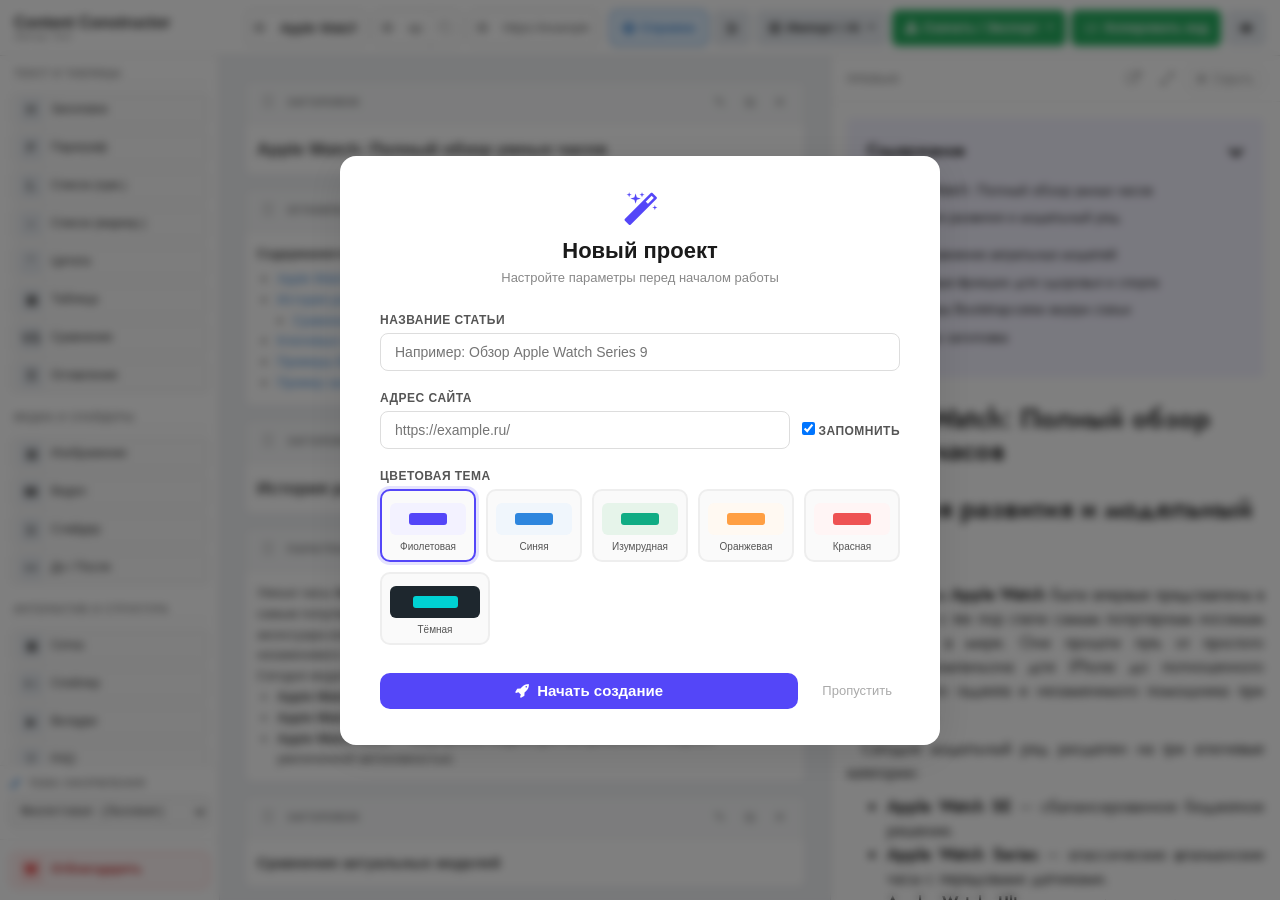
==== index.html @ 7461739a "Fix dropdown closing immediately by bridging hover gap and stopping click propagation inside dropdow" ====
<!DOCTYPE html>
<html lang="ru">
<head>
    <meta charset="UTF-8">
    <meta name="viewport" content="width=device-width, initial-scale=1.0">
    <title>Content Constructor — Конструктор контента</title>
    <link rel="stylesheet" href="https://cdnjs.cloudflare.com/ajax/libs/font-awesome/4.7.0/css/font-awesome.min.css">
    <link rel="stylesheet" href="css/constructor.css?v=1.6.4">
</head>
<body>

<!-- Recovery Banner -->
<div id="recoveryBanner" class="recovery-banner" style="display: none;">
    <div class="recovery-text">
        <i class="fa fa-life-ring"></i>
        <span>Найдена автосохраненная копия проекта от <strong id="recoveryTime"></strong>. Восстановить работу?</span>
    </div>
    <div class="recovery-actions">
        <button id="btnRestoreAutosave" class="btn btn-primary">Восстановить</button>
        <button id="btnDiscardAutosave" class="btn btn-ghost">Скрыть</button>
    </div>
</div>

<header class="header">
    <div class="header-left">
        <button id="btnTogglePalette" class="btn-hamburger" title="Блоки контента">
            <i class="fa fa-bars"></i>
        </button>
        <div class="header-brand">
            <h1 class="header-title">Content Constructor</h1>
            <div class="header-meta">Автор Tom</div>
        </div>
    </div>
    <div class="header-center">
        <div class="hint-wrapper hint-wrapper--title">
            <span class="slug-hint" title="Заголовок материала. Используется в &lt;title&gt; страницы при экспорте HTML и как основа для автоматической генерации SEO-слага.">
                <i class="fa fa-question-circle"></i>
            </span>
            <input type="text" id="articleTitle" class="header-title-input" placeholder="Название статьи..." value="Apple Watch: обзор умных часов">
        </div>
        <div class="slug-wrapper">
            <span class="slug-hint" title="SEO-слаг (ЧПУ): автоматически формируется из заголовка. Используется как имя файла при экспорте (content-{slug}.html) и соответствует полю «SEO URL» в OpenCart. Можно отредактировать вручную.">
                <i class="fa fa-question-circle"></i>
            </span>
            <input type="text" id="articleSlug" class="header-slug-input" placeholder="slug-fajla" value="apple-watch-obzor">
            <button class="slug-copy-btn" id="btnCopySlug" title="Скопировать slug">
                <i class="fa fa-clone"></i>
            </button>
        </div>
        <div class="hint-wrapper hint-wrapper--domain">
            <span class="slug-hint" title="Домен магазина. Используется для формирования ссылок в превью и в шапке экспортируемого HTML-файла. Не влияет на сам контент статьи.">
                <i class="fa fa-question-circle"></i>
            </span>
            <input type="text" id="articleDomain" class="header-domain-input" placeholder="https://example.ru/" value="https://example.ru/">
        </div>
    </div>
    <div class="header-right">
        <button id="btnHelp" class="btn btn-secondary btn-help-header" title="Справка — как пользоваться конструктором">
            <span class="btn-icon"><i class="fa fa-question-circle"></i></span>
            <span class="btn-text">Справка</span>
        </button>

        <button id="btnToggleHeaderFields" class="btn btn-secondary btn-mobile-fields" title="Поля статьи">
            <span class="btn-icon"><i class="fa fa-sliders"></i></span>
        </button>



        <input type="file" id="importFile" accept=".json,.html,.txt" style="display: none;">

        <div class="header-dropdown" id="importAiDropdown">
            <button class="btn btn-secondary" title="Загрузка проекта и AI-функции">
                <span class="btn-icon"><i class="fa fa-bars"></i></span>
                <span class="btn-text">Импорт / AI</span>
                <i class="fa fa-caret-down" style="font-size: 11px; margin-left: 2px;"></i>
            </button>
            <div class="header-dropdown-menu wide-menu">
                <div class="dropdown-section">
                    <div class="dropdown-section-title"><i class="fa fa-file-code-o"></i> Проект (JSON, HTML)</div>
                    <button type="button" id="btnImportJSON" class="header-dropdown-item">
                        <i class="fa fa-upload" style="color: #2980b9;"></i>
                        <div class="item-text">
                            <div class="item-title">Импортировать файл (.json, .html)</div>
                            <div class="item-desc">Загрузить копию проекта или файл импорта Summernote</div>
                        </div>
                    </button>
                    <button type="button" id="btnClipboardPasteJSON" class="header-dropdown-item">
                        <i class="fa fa-paste" style="color: #27ae60;"></i>
                        <div class="item-text">
                            <div class="item-title">Вставить JSON из буфера</div>
                            <div class="item-desc">Загрузить JSON проекта из буфера обмена</div>
                        </div>
                    </button>
                </div>

                <div class="dropdown-section">
                    <div class="dropdown-section-title"><i class="fa fa-magic" style="color: #5446f8;"></i> Интеграция с ИИ</div>
                    <button type="button" id="btnAiAssistant" class="header-dropdown-item">
                        <i class="fa fa-commenting-o" style="color: #5446f8;"></i>
                        <div class="item-text">
                            <div class="item-title">Сформировать AI-запрос</div>
                            <div class="item-desc">Создать и скопировать промпт с JSON для ИИ</div>
                        </div>
                    </button>
                    <button type="button" id="btnAiImport" class="header-dropdown-item">
                        <i class="fa fa-check-circle-o" style="color: #2f80ed;"></i>
                        <div class="item-text">
                            <div class="item-title">Вставить ответ от AI</div>
                            <div class="item-desc">Распознать и импортировать ответ от ИИ</div>
                        </div>
                    </button>
                </div>
            </div>
        </div>

        <div class="header-dropdown" id="downloadDropdown">
            <button class="btn btn-primary" title="Скачать или копировать результаты">
                <span class="btn-icon"><i class="fa fa-download"></i></span>
                <span class="btn-text">Скачать / Экспорт</span>
                <i class="fa fa-caret-down" style="font-size: 11px; margin-left: 2px;"></i>
            </button>
            <div class="header-dropdown-menu wide-menu">
                <div class="dropdown-section">
                    <div class="dropdown-section-title"><i class="fa fa-code" style="color: #27ae60;"></i> Вставка в OpenCart (HTML)</div>
                    <button type="button" id="btnExportTXT" class="header-dropdown-item">
                        <i class="fa fa-file-text-o" style="color: #e67e22;"></i>
                        <div class="item-text">
                            <div class="item-title">Скачать файл для Summernote (.html)</div>
                            <div class="item-desc">Сохранить готовый HTML-файл для прямой загрузки через кнопку импорта в редакторе</div>
                        </div>
                    </button>
                </div>

                <div class="dropdown-section">
                    <div class="dropdown-section-title"><i class="fa fa-file-archive-o" style="color: #9b59b6;"></i> Автоматическая загрузка (ZIP)</div>
                    <button type="button" id="btnExportZIP" class="header-dropdown-item">
                        <i class="fa fa-file-archive-o" style="color: #9b59b6;"></i>
                        <div class="item-text">
                            <div class="item-title">Скачать ZIP-архив статьи</div>
                            <div class="item-desc">HTML-код статьи и картинки одним архивом (рекомендуется)</div>
                        </div>
                    </button>
                    <button type="button" id="btnDownloadZipDropdown" class="header-dropdown-item">
                        <i class="fa fa-cloud-download" style="color: #2980b9;"></i>
                        <div class="item-text">
                            <div class="item-title">Скачать ZIP-модификатор стилей</div>
                            <div class="item-desc">ZIP-архив расширения для автоматического подключения стилей (нужен 1 раз)</div>
                        </div>
                    </button>
                </div>

                <div class="dropdown-section">
                    <div class="dropdown-section-title"><i class="fa fa-file-code-o" style="color: #34495e;"></i> Резервная копия (JSON проекта)</div>
                    <button type="button" id="btnExportJSON" class="header-dropdown-item">
                        <i class="fa fa-download" style="color: #7f8c8d;"></i>
                        <div class="item-text">
                            <div class="item-title">Скачать файл проекта (.json)</div>
                            <div class="item-desc">Сохранить копию проекта на компьютер для последующего редактирования</div>
                        </div>
                    </button>
                    <button type="button" id="btnClipboardCopyJSON" class="header-dropdown-item">
                        <i class="fa fa-copy" style="color: #34495e;"></i>
                        <div class="item-text">
                            <div class="item-title">Скопировать JSON-код</div>
                            <div class="item-desc">Скопировать JSON-код структуры в буфер обмена</div>
                        </div>
                    </button>
                </div>

                <div class="dropdown-section">
                    <div class="dropdown-section-title"><span class="css-icon-dropdown" style="color: #7f8c8d;">{ }</span> Настройка стилей (CSS)</div>
                    <button type="button" id="btnExportCSS" class="header-dropdown-item">
                        <span class="css-icon-dropdown" style="color: #7f8c8d;">{ }</span>
                        <div class="item-text">
                            <div class="item-title">Скачать CSS-стили</div>
                            <div class="item-desc">Скачать файл со стилями оформления страниц для ручного подключения</div>
                        </div>
                    </button>
                </div>
            </div>
        </div>

        <button id="btnCopyHTML" class="btn btn-primary" title="Копировать HTML-код статьи">
            <span class="btn-icon"><i class="fa fa-code"></i></span>
            <span class="btn-text">Копировать код</span>
        </button>

        <button id="btnShowPreview" class="btn btn-secondary btn-preview-toggle" title="Показать или скрыть превью">
            <span class="btn-icon"><i class="fa fa-eye"></i></span>
        </button>
        <div class="mobile-actions">
            <button id="btnToggleActions" class="btn btn-secondary btn-mobile-actions" title="Дополнительные действия">
                <span class="btn-icon"><i class="fa fa-ellipsis-h"></i></span>
            </button>
            <div id="mobileActionsMenu" class="mobile-actions-menu">
                <button type="button" class="mobile-actions-item" data-forward-click="#btnCopyHTML">
                    <i class="fa fa-code"></i><span>Копировать HTML</span>
                </button>
                <button type="button" class="mobile-actions-item" data-forward-click="#btnExportTXT">
                    <i class="fa fa-file-text-o"></i><span>Скачать для Summernote</span>
                </button>
                <button type="button" class="mobile-actions-item" data-forward-click="#btnExportZIP">
                    <i class="fa fa-file-archive-o"></i><span>Скачать ZIP статьи</span>
                </button>
                <button type="button" class="mobile-actions-item" data-forward-click="#btnExportCSS">
                    <i class="fa fa-css3"></i><span>Скачать CSS</span>
                </button>
                <button type="button" class="mobile-actions-item" data-forward-click="#btnImportJSON">
                    <i class="fa fa-upload"></i><span>Импорт JSON</span>
                </button>
                <button type="button" class="mobile-actions-item" data-forward-click="#btnClipboardPasteJSON">
                    <i class="fa fa-paste"></i><span>Вставить JSON</span>
                </button>
                <button type="button" class="mobile-actions-item" data-forward-click="#btnExportJSON">
                    <i class="fa fa-download"></i><span>Экспорт JSON</span>
                </button>
                <button type="button" class="mobile-actions-item" data-forward-click="#btnClipboardCopyJSON">
                    <i class="fa fa-copy"></i><span>Копировать JSON</span>
                </button>
                <button type="button" class="mobile-actions-item" data-forward-click="#btnAiAssistant" style="color: #5446f8; font-weight: bold;">
                    <i class="fa fa-magic"></i><span>AI Запрос</span>
                </button>
                <button type="button" class="mobile-actions-item" data-forward-click="#btnAiImport" style="color: #2f80ed; font-weight: bold;">
                    <i class="fa fa-magic"></i><span>AI Импорт</span>
                </button>
            </div>
        </div>
    </div>
</header>

<div class="main">

    <!-- LEFT PANEL: Block palette -->
    <aside class="panel-left" id="blockPalette">
        <div class="block-buttons">
            <!-- Группа 1: Текст и таблицы -->
            <div class="palette-group-title">Текст и таблицы</div>
            <button class="block-btn" data-block-type="heading" title="Заголовок H1-H3">
                <span class="block-btn-icon">H</span>
                <span class="block-btn-label">Заголовок</span>
            </button>
            <button class="block-btn" data-block-type="paragraph" title="Параграф">
                <span class="block-btn-icon">P</span>
                <span class="block-btn-label">Параграф</span>
            </button>
            <button class="block-btn" data-block-type="ordered-list" title="Нумерованный список">
                <span class="block-btn-icon">1.</span>
                <span class="block-btn-label">Список (нум.)</span>
            </button>
            <button class="block-btn" data-block-type="unordered-list" title="Маркированный список">
                <span class="block-btn-icon">&bull;</span>
                <span class="block-btn-label">Список (маркер.)</span>
            </button>
            <button class="block-btn" data-block-type="quote" title="Цитата">
                <span class="block-btn-icon">"</span>
                <span class="block-btn-label">Цитата</span>
            </button>
            <button class="block-btn" data-block-type="table" title="Таблица">
                <span class="block-btn-icon">&#9638;</span>
                <span class="block-btn-label">Таблица</span>
            </button>
            <button class="block-btn" data-block-type="comparison" title="Сравнение характеристик">
                <span class="block-btn-icon" style="font-size:14px; font-weight:bold;">VS</span>
                <span class="block-btn-label">Сравнение</span>
            </button>
            <button class="block-btn" data-block-type="toc" title="Оглавление (авто)">
                <span class="block-btn-icon">&#9776;</span>
                <span class="block-btn-label">Оглавление</span>
            </button>

            <!-- Группа 2: Медиа и слайдеры -->
            <div class="palette-group-title">Медиа и слайдеры</div>
            <button class="block-btn" data-block-type="image" title="Изображение">
                <span class="block-btn-icon">&#9636;</span>
                <span class="block-btn-label">Изображение</span>
            </button>
            <button class="block-btn" data-block-type="video" title="Адаптивное видео (YouTube/Vimeo)">
                <span class="block-btn-icon"><i class="fa fa-youtube-play"></i></span>
                <span class="block-btn-label">Видео</span>
            </button>
            <button class="block-btn" data-block-type="carousel" title="Слайдер изображений (Bootstrap 3)">
                <span class="block-btn-icon"><i class="fa fa-sliders"></i></span>
                <span class="block-btn-label">Слайдер</span>
            </button>
            <button class="block-btn" data-block-type="before-after" title="Слайдер До/После">
                <span class="block-btn-icon"><i class="fa fa-arrows-h"></i></span>
                <span class="block-btn-label">До / После</span>
            </button>

            <!-- Группа 3: Интерактив и структура -->
            <div class="palette-group-title">Интерактив и структура</div>
            <button class="block-btn" data-block-type="grid" title="Bootstrap 3 сетка из нескольких секций">
                <span class="block-btn-icon">&#9635;</span>
                <span class="block-btn-label">Сетка</span>
            </button>
            <button class="block-btn" data-block-type="spoiler" title="Спойлер / Аккордеон">
                <span class="block-btn-icon">+&minus;</span>
                <span class="block-btn-label">Спойлер</span>
            </button>
            <button class="block-btn" data-block-type="tabs" title="Вкладки">
                <span class="block-btn-icon">&#9654;</span>
                <span class="block-btn-label">Вкладки</span>
            </button>
            <button class="block-btn" data-block-type="faq" title="Часто задаваемые вопросы (FAQ)">
                <span class="block-btn-icon">?</span>
                <span class="block-btn-label">FAQ</span>
            </button>
            <button class="block-btn" data-block-type="popup" title="Всплывающее окно OpenCart">
                <span class="block-btn-icon"><i class="fa fa-window-restore"></i></span>
                <span class="block-btn-label">Попап окно</span>
            </button>

            <!-- Группа 4: Инфо-блоки и продажи -->
            <div class="palette-group-title">Инфо-блоки и продажи</div>
            <button class="block-btn" data-block-type="link" title="Ссылка">
                <span class="block-btn-icon">&#128279;</span>
                <span class="block-btn-label">Ссылка</span>
            </button>
            <button class="block-btn" data-block-type="callout" title="Инфо-блок / Скачивание файла (Bootstrap 3)">
                <span class="block-btn-icon"><i class="fa fa-info-circle"></i></span>
                <span class="block-btn-label">Инфо-блок</span>
            </button>
            <button class="block-btn" data-block-type="alert" title="Уведомление / Alert (Bootstrap 3)">
                <span class="block-btn-icon"><i class="fa fa-exclamation-circle"></i></span>
                <span class="block-btn-label">Alert блок</span>
            </button>
            <button class="block-btn" data-block-type="messengers" title="Кнопки мессенджеров (Связь)">
                <span class="block-btn-icon"><i class="fa fa-commenting-o"></i></span>
                <span class="block-btn-label">Мессенджеры</span>
            </button>
            <button class="block-btn" data-block-type="product-card" title="Карточка товара OpenCart">
                <span class="block-btn-icon"><i class="fa fa-shopping-cart"></i></span>
                <span class="block-btn-label">Карточка товара</span>
            </button>
        </div>
        <div class="panel-theme">
            <div class="panel-theme-title"><i class="fa fa-paint-brush" style="color: #4a90d9; margin-right: 4px;"></i> Тема оформления</div>
            <select id="themeSelect" class="theme-select" title="Выберите цветовую тему">
                <option value="default" selected>Фиолетовая (базовая)</option>
                <option value="blue">Синяя классика</option>
                <option value="emerald">Изумрудный зеленый</option>
                <option value="orange">Теплый оранжевый</option>
                <option value="red">Свежий красный</option>
                <option value="dark">Темная тема (Modern Dark)</option>
                <option value="custom">Пользовательская...</option>
            </select>
            <div id="themeCustomColors" class="theme-custom-colors" style="display: none;">
                <div class="color-picker-group">
                    <span>Акцент:</span>
                    <input type="color" id="colorAccent" value="#5446f8" title="Цвет кнопок, ссылок и акцентов">
                </div>
                <div class="color-picker-group">
                    <span>Фон:</span>
                    <input type="color" id="colorBg" value="#F3F2FF" title="Цвет фона блоков и таблиц">
                </div>
                <div class="color-picker-group">
                    <span>Текст:</span>
                    <input type="color" id="colorText" value="#1A1A1A" title="Цвет текста">
                </div>
                <div class="theme-custom-actions" style="margin-top: 8px; display: flex; gap: 6px;">
                    <button id="btnSaveTheme" class="btn-theme-action" style="flex: 1; font-size: 11px; padding: 5px 8px; border-radius: 4px; border: 1px solid #ccc; background: #fff; cursor: pointer; display: flex; align-items: center; justify-content: center; gap: 4px; font-weight: 500;" title="Сохранить цвета как новую тему">
                        <i class="fa fa-save"></i> Сохранить тему
                    </button>
                    <button id="btnDeleteTheme" class="btn-theme-action" style="font-size: 11px; padding: 5px 8px; border-radius: 4px; border: 1px solid #ffcccc; background: #fff5f5; color: #d63031; cursor: pointer; display: none; align-items: center; justify-content: center;" title="Удалить эту пользовательскую тему">
                        <i class="fa fa-trash"></i>
                    </button>
                </div>
            </div>
        </div>
        <div class="panel-support">
            <button class="block-btn donate-btn" id="btnDonate" title="Отблагодарить автора">
                <span class="block-btn-icon"><i class="fa fa-heart"></i></span>
                <span class="block-btn-label" style="font-weight: 600;">Отблагодарить</span>
            </button>
        </div>
    </aside>

    <!-- CENTER: Workspace -->
    <main class="workspace" id="workspace">
        <div class="workspace-empty" id="workspaceEmpty">
            <p>Добавьте блоки из панели слева</p>
        </div>
        <div class="blocks-container" id="blocksContainer"></div>
    </main>

    <!-- RIGHT: Live preview -->
    <aside class="panel-right" id="previewPanel">
        <div class="panel-title-container">
            <div class="panel-preview-title">Превью</div>
            <div style="display: flex; gap: 4px; align-items: center;">
                <button id="btnOpenNewWindow" class="panel-action-btn" title="Открыть в новом окне" style="background: none; border: none; color: #999; cursor: pointer; font-size: 15px; padding: 4px 8px; transition: color 0.2s;">
                    <i class="fa fa-external-link"></i>
                </button>
                <button id="btnToggleFullscreen" class="panel-action-btn" title="Развернуть на весь экран" style="background: none; border: none; color: #999; cursor: pointer; font-size: 15px; padding: 4px 8px; transition: color 0.2s;">
                    <i class="fa fa-expand"></i>
                </button>
                <button id="btnHidePreview" class="panel-action-btn preview-toggle-btn" title="Скрыть / Показать превью">
                    <i class="fa fa-eye-slash"></i> <span class="preview-toggle-label">Скрыть</span>
                </button>
            </div>
        </div>
        <div class="preview-content" id="previewContent">
            <p class="preview-empty">Превью появится после добавления блоков</p>
        </div>
    </aside>

</div>

<!-- HELP MODAL -->
<div id="helpModal" class="modal-overlay" style="display: none;">
    <div class="modal-window help-modal-window">
        <div class="modal-header">
            <h2><i class="fa fa-info-circle" style="color: #4a90d9;"></i> Руководство пользователя и интеграция</h2>
            <button class="modal-close" id="btnCloseHelp">&times;</button>
        </div>
        <div class="help-tabs-nav">
            <button class="help-tab-btn active" data-help-tab="help-install"><i class="fa fa-cogs"></i> Установка в OpenCart</button>
            <button class="help-tab-btn" data-help-tab="help-text"><i class="fa fa-font"></i> Оформление текста</button>
            <button class="help-tab-btn" data-help-tab="help-blocks"><i class="fa fa-cubes"></i> Сложные блоки</button>
            <button class="help-tab-btn" data-help-tab="help-images"><i class="fa fa-picture-o"></i> Ссылки и картинки</button>
            <button class="help-tab-btn" data-help-tab="help-ai"><i class="fa fa-magic"></i> AI функции</button>
        </div>
        <div class="modal-body help-modal-body">
            <!-- TAB 1: INSTALLATION -->
            <div class="help-tab-content active" id="help-install">
                <h3 style="margin-top: 0; color: #333;"><i class="fa fa-hand-pointer-o"></i> Кнопки в шапке конструктора</h3>
                <p>В верхней части экрана расположены кнопки управления. Вот что делает каждая из них:</p>

                <table class="help-table-guide" style="margin: 12px 0;">
                    <thead>
                        <tr>
                            <th style="width: 40%;">Меню / Кнопка</th>
                            <th>Что делает</th>
                        </tr>
                    </thead>
                    <tbody>
                        <tr>
                            <td><i class="fa fa-question-circle" style="color:#4a90d9;"></i> <strong>Справка</strong></td>
                            <td>Открывает это руководство — вы сейчас здесь</td>
                        </tr>
                        <tr>
                            <td><i class="fa fa-magic"></i> <strong>Шаблон страницы</strong></td>
                            <td>Выпадающий список с готовыми структурами страниц («Обзор товара», «Инструкция», «Услуги и FAQ») для быстрого старта</td>
                        </tr>
                        <tr>
                            <td><i class="fa fa-bars"></i> <strong>Импорт / AI</strong></td>
                            <td>
                                Выпадающее меню для загрузки данных в конструктор:
                                <ul style="margin: 4px 0 0 0; padding-left: 20px; font-size: 12px; color: #555;">
                                    <li><strong>Импортировать файл (.json)</strong> — загрузить сохраненную резервную копию проекта с компьютера</li>
                                    <li><strong>Вставить JSON из буфера</strong> — загрузить JSON структуры из буфера обмена</li>
                                    <li><strong>Сформировать AI-запрос</strong> — создать и скопировать промпт с JSON для ChatGPT/Gemini</li>
                                    <li><strong>Вставить ответ от AI</strong> — распознать и импортировать ответ от нейросети из буфера</li>
                                </ul>
                            </td>
                        </tr>
                        <tr>
                            <td><i class="fa fa-code" style="color:#27ae60;"></i> <strong>Копировать код</strong></td>
                            <td>Зелёная кнопка для мгновенного копирования HTML-кода статьи в буфер обмена (для вставки в текстовый редактор OpenCart через кнопку &lt;/&gt;)</td>
                        </tr>
                        <tr>
                            <td><i class="fa fa-download" style="color:#27ae60;"></i> <strong>Скачать / Экспорт</strong></td>
                            <td>
                                Главное меню для сохранения результатов работы в файлы:
                                <ul style="margin: 4px 0 0 0; padding-left: 20px; font-size: 12px; color: #555;">
                                    <li><strong>Скачать файл для Summernote (.html)</strong> (иконка <i class="fa fa-file-text-o"></i>) — сохраняет HTML-файл для импорта напрямую в редактор</li>
                                    <li><strong>Скачать ZIP-архив статьи</strong> (иконка <i class="fa fa-file-archive-o"></i>) — собирает HTML-код и картинки в один архив для загрузки на сайт (рекомендуемый способ)</li>
                                    <li><strong>Скачать ZIP-модификатор стилей</strong> (иконка <i class="fa fa-cloud-download"></i>) — скачивает установочный модификатор для автоматического подключения стилей к сайту</li>
                                    <li><strong>Скачать файл проекта (.json)</strong> — сохраняет проект для редактирования в будущем</li>
                                    <li><strong>Скопировать JSON-код</strong> — копирует JSON проекта в буфер обмена</li>
                                    <li><strong>Скачать CSS-стили</strong> (иконка { }) — скачивает файл стилей для ручного подключения</li>
                                </ul>
                            </td>
                        </tr>
                        <tr>
                            <td><i class="fa fa-eye"></i> <strong>Превью</strong></td>
                            <td>Показывает или скрывает панель предварительного просмотра справа</td>
                        </tr>
                    </tbody>
                </table>

                <h3 style="color: #333; margin-top: 24px;"><i class="fa fa-rocket" style="color: #27ae60;"></i> Как загрузить созданную статью на сайт</h3>
                <p>
                    Вы собрали статью в конструкторе и хотите показать её на своём сайте. Вот <strong>самая простая инструкция</strong> — следуйте пунктам по порядку:
                </p>

                <h3 style="color: #27ae60; margin-top: 18px;">Шаг 1. Подключите стили к сайту (один раз)</h3>
                <p>
                    Чтобы ваша статья выглядела красиво (шрифты, отступы, таблицы, кнопки), нужно один раз подключить стили. Есть два способа — выберите любой:
                </p>

                <p><strong>Способ А: Автоматический (рекомендуется)</strong></p>
                <div class="download-box" style="background: #eef9f0; border-color: #c3e6cb; padding: 15px; margin: 12px 0;">
                    <div class="download-box-text">
                        <div class="download-box-title" style="font-size: 14px; color: #27ae60; font-weight: bold;">Скачайте ZIP-файл для установки</div>
                        <div class="download-box-desc" style="font-size: 12px; color: #555; margin-top: 4px;">
                            Нажмите кнопку — скачается ZIP-архив. Затем загрузите его на сайт (см. инструкцию ниже).
                        </div>
                    </div>
                    <button class="btn-download-xml" id="btnDownloadZip" style="background: #27ae60; padding: 10px 16px; font-size: 12px;">
                        <i class="fa fa-file-archive-o"></i> Скачать ZIP-файл
                    </button>
                </div>

                <div class="help-example-box">
                    <strong>Что делать со скачанным ZIP-файлом:</strong>
                    <ol class="help-steps-list" style="margin-top: 8px;">
                        <li>Откройте админ-панель вашего сайта. Обычно это адрес <code>ваш-сайт.ru/admin</code>. Введите логин и пароль.</li>
                        <li>Слева в меню нажмите <strong>«Расширения»</strong>. В подменю выберите <strong>«Установка расширений»</strong>.</li>
                        <li>В правом верхнем углу нажмите синюю кнопку <strong>«Загрузить»</strong>.</li>
                        <li>В открывшемся окне найдите скачанный ZIP-файл (он называется <code>content_constructor.ocmod.zip</code>) и выберите его.</li>
                        <li>Дождитесь сообщения об успешной загрузке.</li>
                        <li>Снова слева в меню нажмите <strong>«Расширения»</strong>, но теперь выберите <strong>«Менеджер модификаторов»</strong>.</li>
                        <li>В правом верхнем углу нажмите синюю кнопку <strong>«Обновить»</strong> (с круговыми стрелками).</li>
                        <li>Готово! Стили подключены.</li>
                    </ol>
                </div>

                <p><strong>Способ Б: Ручной</strong></p>
                <div class="help-example-box">
                    <ol class="help-steps-list">
                        <li>В меню <strong>«Скачать / Экспорт»</strong> выберите <strong>«Скачать CSS-стили»</strong> — скачется файл <code>content-constructor.css</code>.</li>
                        <li>Откройте этот файл любым текстовым редактором (Блокнот, Notepad++). Выделите весь текст (<code>Ctrl+A</code>) и скопируйте (<code>Ctrl+C</code>).</li>
                        <li>Подключитесь к вашему сайту по FTP (или через файловый менеджер в админке).</li>
                        <li>Найдите файл стилей вашей темы: <code>catalog/view/theme/название_темы/stylesheet/stylesheet.css</code></li>
                        <li>Откройте его и вставьте скопированные стили в самое конец файла.</li>
                        <li>Сохраните файл.</li>
                    </ol>
                </div>

                <h3 style="color: #27ae60; margin-top: 18px;">Шаг 2. Сохраните статью и загрузите на сайт</h3>
                <p>Теперь, когда стили подключены, самое время загрузить вашу статью. Есть два варианта:</p>

                <p><strong>Вариант 1: Через кнопку импорта в админке (самый простой)</strong></p>
                <div class="help-example-box" style="background: #eef9f0; border-color: #c3e6cb;">
                    <p style="margin: 0 0 8px 0;"><strong>Этот вариант работает, если вы установили ZIP-файл (Способ А выше).</strong></p>
                    <ol class="help-steps-list" style="margin: 0;">
                        <li>В меню <strong>«Скачать / Экспорт»</strong> выберите <strong>«Скачать ZIP-архив статьи»</strong>. Скачается ZIP-архив с HTML-кодом и картинками.</li>
                        <li>Откройте админ-панель сайта и перейдите к редактированию товара или статьи, куда хотите вставить контент.</li>
                        <li>Найдите текстовый редактор (Summernote). В его панели инструментов нажмите группу <strong>«Вставить»</strong> (последняя иконка в ряду).</li>
                        <li>Среди иконок найдите <span style="color: #27ae60; font-weight: bold;">зелёную иконку файла</span> (<i class="fa fa-file-text-o" style="color:#27ae60;"></i>). Нажмите на неё.</li>
                        <li>Выберите скачанный HTML-файл из конструктора (или ZIP — откроется файл <code>content-{slug}.html</code>).</li>
                        <li>Контент автоматически загрузится в редактор!</li>
                        <li>Нажмите <strong>«Сохранить»</strong>.</li>
                    </ol>
                </div>

                <p><strong>Вариант 2: Вставка кода вручную</strong></p>
                <div class="help-example-box">
                    <p style="margin: 0 0 8px 0;">Если кнопка импорта не появилась или вы предпочитаете вставлять код сами:</p>
                    <ol class="help-steps-list" style="margin: 0;">
                        <li>В конструкторе нажмите зелёную кнопку <i class="fa fa-code" style="color:#27ae60;"></i> <strong>«Копировать код»</strong>.</li>
                        <li>Откройте редактор товара или статьи в админке OpenCart.</li>
                        <li>Переключите редактор в режим <strong>HTML</strong> (обычно это кнопка <strong>«&lt;&gt;»</strong> или <strong>«Исходный код»</strong> на панели инструментов).</li>
                        <li>Удалите всё, что есть в поле, и вставьте скопированный код (<code>Ctrl+V</code>).</li>
                        <li>Переключите редактор обратно в обычный режим (кнопка <strong>«&lt;&gt;»</strong> ещё раз).</li>
                        <li>Проверьте результат и нажмите <strong>«Сохранить»</strong>.</li>
                    </ol>
                </div>

                <h3 style="color: #27ae60; margin-top: 18px;">Шаг 3. Проверьте результат</h3>
                <div class="help-example-box" style="background: #fff8e1; border-color: #ffe080;">
                    <ol class="help-steps-list" style="margin: 0;">
                        <li>Откройте страницу товара или статьи на вашем сайте (не в админке, а на самом сайте).</li>
                        <li>Если контент отображается некрасиво — нажмите <code>Ctrl + F5</code> для очистки кэша браузера.</li>
                        <li>Если всё ещё некрасиво — убедитесь, что стили подключены (Шаг 1).</li>
                    </ol>
                </div>

                <div class="help-example-box" style="background: #fff3e0; border-color: #ffcc80; margin-top: 16px;">
                    <p style="margin: 0;"><strong>Частые ошибки:</strong></p>
                    <ul style="margin: 8px 0 0 0;">
                        <li>Кнопка импорта не появилась → нажмите <code>Ctrl + F5</code> на странице редактора</li>
                        <li>Картинки не отображаются → убедитесь, что домен в шапке конструктора совпадает с вашим сайтом</li>
                        <li>Стили не применяются → проверьте, что CSS-файл подключён (Шаг 1)</li>
                    </ul>
                </div>

                <h3 style="color: #333; margin-top: 24px;"><i class="fa fa-info-circle"></i> Что означают заголовки в шапке</h3>
                <div class="help-example-box">
                    <p style="margin: 0 0 8px 0;"><strong>Название статьи</strong> — вводится в первом поле в шапке. Используется как заголовок страницы при экспорте HTML и как основа для генерации слага.</p>
                    <p style="margin: 0 0 8px 0;"><strong>Slug</strong> — автоматически генерируется из названия (например, <code>apple-watch-obzor</code>). Используется как имя файла при экспорте. Можно отредактировать вручную.</p>
                    <p style="margin: 0;"><strong>Домен</strong> — адрес вашего сайта (например, <code>https://мой-магазин.ru/</code>). Используется для отображения картинок в превью. Не влияет на сам контент.</p>
                </div>

                <h3 style="color: #333; margin-top: 24px;"><i class="fa fa-paint-brush" style="color: #27ae60;"></i> Как изменить цвета</h3>
                <p>
                    Если вам не подходят стандартные цвета конструктора, их можно быстро заменить в файле стилей <code>content-constructor.css</code>. Для этого откройте сохранённый CSS-файл в текстовом редакторе <strong>Notepad++</strong> (или любом другом) и воспользуйтесь функцией массовой замены (сочетание клавиш <code>Ctrl + H</code>).
                </p>
                <div class="help-example-box" style="background: #fafafa; border-color: #ddd;">
                    <p style="margin: 0 0 8px 0;"><strong>Основные цвета в коде:</strong></p>
                    <ul style="margin: 0 0 0 16px; padding: 0;">
                        <li style="margin-bottom: 6px;"><code>#5446f8</code> — Основной синий цвет (цвет бордера слева от цитирования, активные вкладки, кнопки, ссылки).</li>
                        <li style="margin-bottom: 6px;"><code>#cfd8dc</code> — Серый цвет рамки иконки вопроса в FAQ.</li>
                        <li style="margin-bottom: 6px;"><code>#78909c</code> — Цвет самого знака вопроса <code>?</code> внутри круглой иконки в FAQ.</li>
                        <li style="margin-bottom: 6px;"><code>#eaeaea</code> — Цвет горизонтальных линий-разделителей под блоками FAQ.</li>
                    </ul>
                    <p style="margin: 12px 0 0 0; font-size: 13px; color: #555;">
                        <strong>Пример замены:</strong> Чтобы заменить основной синий цвет на свой (например, зеленый <code>#27ae60</code>), откройте файл CSS, нажмите <code>Ctrl + H</code>, введите в поле <i>«Найти»</i> значение <code>#5446f8</code>, а в поле <i>«Заменить на»</i> — <code>#27ae60</code>, после чего нажмите кнопку <strong>«Заменить все»</strong>.
                    </p>
                </div>
            </div>

            <!-- TAB 2: TEXT FORMATTING -->
            <div class="help-tab-content" id="help-text" style="display: none;">
                <h3 style="margin-top: 0; color: #333;"><i class="fa fa-edit"></i> Как писать и оформлять текст</h3>
                <p>
                    Конструктор понимает простые символы для форматирования. Вы пишете их обычным текстом, а конструктор автоматически превращает их в красивое оформление. Вот что можно делать:
                </p>

                <h3 style="color: #333; margin-top: 18px;"><strong>Жирный текст</strong></h3>
                <p>Оберните текст в две звёздочки с каждой стороны:</p>
                <div class="help-example-box">
                    <div class="help-example-input">
                        <strong>Вы пишете:</strong><br>
                        <code>Это очень <strong>важная</strong> информация</code>
                    </div>
                    <div class="help-example-output">
                        <strong>На сайте будет:</strong><br>
                        <span style="font-size:14px;">Это очень <strong>важная</strong> информация</span>
                    </div>
                </div>
                <p style="color: #888; font-size: 12px;">Когда нужно выделить ключевое слово, название продукта, цену или любую важную мысль.</p>

                <h3 style="color: #333; margin-top: 18px;"><em>Курсивный текст</em></h3>
                <p>Оберните текст в одну звёздочку с каждой стороны:</p>
                <div class="help-example-box">
                    <div class="help-example-input">
                        <strong>Вы пишете:</strong><br>
                        <code>Модель <em>Pro Max</em> отличается увеличенным экраном</code>
                    </div>
                    <div class="help-example-output">
                        <strong>На сайте будет:</strong><br>
                        <span style="font-size:14px;">Модель <em>Pro Max</em> отличается увеличенным экраном</span>
                    </div>
                </div>
                <p style="color: #888; font-size: 12px;">Для названий моделей, иностранных слов, цитат или терминов.</p>

                <h3 style="color: #333; margin-top: 18px;">Ссылки</h3>
                <p>Напишите текст ссылки в квадратных скобках, а адрес — в круглых:</p>
                <div class="help-example-box">
                    <div class="help-example-input">
                        <strong>Вы пишете:</strong><br>
                        <code>Подробнее на <a href="#" style="color:#5446f8;text-decoration:underline;">нашем сайте</a></code><br><br>
                        <span style="color: #888;">или так:</span><br>
                        <code>[Подробнее на нашем сайте](https://example.ru/catalog)</code>
                    </div>
                    <div class="help-example-output">
                        <strong>На сайте будет:</strong><br>
                        <span style="font-size:14px;">Подробнее на <a href="#" style="color:#5446f8;text-decoration:underline;">нашем сайте</a></span>
                    </div>
                </div>
                <p style="color: #888; font-size: 12px;">Ссылки на другие страницы вашего каталога, на инструкции, на сторонние ресурсы.</p>

                <h3 style="color: #333; margin-top: 18px;">Маркированный список (с тире)</h3>
                <p>Каждый пункт начинайте с тире или минуса:</p>
                <div class="help-example-box">
                    <div class="help-example-input">
                        <strong>Вы пишете:</strong><br>
                        <code>
- Алюминиевый корпус<br>
- Влагозащита IP68<br>
- Батарея на 2 дня
                        </code>
                    </div>
                    <div class="help-example-output">
                        <strong>На сайте будет:</strong><br>
                        <ul style="margin: 5px 0 0 0;">
                            <li>Алюминиевый корпус</li>
                            <li>Влагозащита IP68</li>
                            <li>Батарея на 2 дня</li>
                        </ul>
                    </div>
                </div>
                <p style="color: #888; font-size: 12px;">Для перечисления характеристик, преимуществ, комплектации.</p>

                <h3 style="color: #333; margin-top: 18px;">Нумерованный список (по порядку)</h3>
                <p>Каждый пункт начинайте с цифры и точки:</p>
                <div class="help-example-box">
                    <div class="help-example-input">
                        <strong>Вы пишете:</strong><br>
                        <code>
1. Включите устройство<br>
2. Подключитесь к Wi-Fi<br>
3. Следуйте инструкциям на экране
                        </code>
                    </div>
                    <div class="help-example-output">
                        <strong>На сайте будет:</strong><br>
                        <ol style="margin: 5px 0 0 0;">
                            <li>Включите устройство</li>
                            <li>Подключитесь к Wi-Fi</li>
                            <li>Следуйте инструкциям на экране</li>
                        </ol>
                    </div>
                </div>
                <p style="color: #888; font-size: 12px;">Для пошаговых инструкций, порядка действий, этапов установки.</p>

                <h3 style="color: #333; margin-top: 18px;">Список характеристик (Параметр :: Значение)</h3>
                <p>Введите два двоеточия между названием параметра и его значением:</p>
                <div class="help-example-box">
                    <div class="help-example-input">
                        <strong>Вы пишете:</strong><br>
                        <code>
Вес :: 52 грамма<br>
Экран :: 1.9 дюйма AMOLED<br>
Время работы :: до 18 часов<br>
Водозащита :: 50 метров
                        </code>
                    </div>
                    <div class="help-example-output">
                        <strong>На сайте будет:</strong><br>
                        <dl class="preview-dl" style="margin: 5px 0 0 0;">
                            <dt style="font-weight:bold; color:#1a1a1a; margin-top: 4px; font-size:13px; font-family: sans-serif;">Вес</dt>
                            <dd style="margin-left: 10px; color:#555; font-size:13px; font-family: sans-serif; margin-bottom: 5px;">52 грамма</dd>
                            <dt style="font-weight:bold; color:#1a1a1a; margin-top: 4px; font-size:13px; font-family: sans-serif;">Экран</dt>
                            <dd style="margin-left: 10px; color:#555; font-size:13px; font-family: sans-serif; margin-bottom: 5px;">1.9 дюйма AMOLED</dd>
                            <dt style="font-weight:bold; color:#1a1a1a; margin-top: 4px; font-size:13px; font-family: sans-serif;">Время работы</dt>
                            <dd style="margin-left: 10px; color:#555; font-size:13px; font-family: sans-serif; margin-bottom: 5px;">до 18 часов</dd>
                            <dt style="font-weight:bold; color:#1a1a1a; margin-top: 4px; font-size:13px; font-family: sans-serif;">Водозащита</dt>
                            <dd style="margin-left: 10px; color:#555; font-size:13px; font-family: sans-serif; margin-bottom: 5px;">50 метров</dd>
                        </dl>
                    </div>
                </div>
                <p style="color: #888; font-size: 12px;">Идеально для описания характеристик товара — получается аккуратный список «название — значение».</p>

                <div class="help-example-box" style="background: #fff8e1; border-color: #ffe082;">
                    <p style="margin: 0;"><strong>Важно:</strong> Markdown-форматирование работает в блоках «Параграф», «Спойлер» и «Вкладки». В заголовках, цитатах и таблицах оно не нужно — там текст и так форматируется.</p>
                </div>
            </div>

            <!-- TAB 3: COMPLEX BLOCKS -->
            <div class="help-tab-content" id="help-blocks" style="display: none;">
                <h3 style="margin-top: 0; color: #333;"><i class="fa fa-columns"></i> Сетка — размещение контента в колонки</h3>
                <p>
                    Блок «Сетка» позволяет расположить картинку слева, а текст справа (или наоборот). Или разбить контент на 3-4 колонки. Это как таблица, но для произвольного контента.
                </p>

                <p><strong>Как использовать — пошагово:</strong></p>
                <ol class="help-steps-list">
                    <li>В левой панели нажмите <strong>«Сетка»</strong> — в рабочей области появится блок с пустыми колонками.</li>
                    <li>Нажмите на блок сетки кнопку <strong>«Редактировать»</strong> (карандаш) и настройте:
                        <ul style="margin-top: 5px;">
                            <li><strong>Сколько колонок:</strong> 2, 3 или 4</li>
                            <li><strong>Ширина колонок:</strong> например, <code>6 + 6</code> — две равные половины; <code>4 + 4 + 4</code> — три равных трети; <code>3 + 9</code> — узкая левая и широкая правая</li>
                            <li><strong>На телефоне:</strong> 1 в ряд (колонки по очереди) или 2 в ряд</li>
                        </ul>
                    </li>
                    <li>Перетащите нужные блоки (картинку, текст, цитату) из левой панели <strong>прямо внутрь</strong> серой области нужной колонки.</li>
                </ol>

                <div class="help-example-box">
                    <strong>Пример 1:</strong> Картинка слева + текст справа
                    <div style="display: flex; gap: 10px; margin-top: 8px;">
                        <div style="flex: 1; background: #f0f4ff; border: 1px dashed #4a90d9; border-radius: 6px; padding: 10px; text-align: center; color: #4a90d9; font-size: 12px;">
                            <i class="fa fa-picture-o" style="font-size: 24px;"></i><br>Изображение<br><small>col-md-6</small>
                        </div>
                        <div style="flex: 1; background: #f0f4ff; border: 1px dashed #4a90d9; border-radius: 6px; padding: 10px; text-align: center; color: #4a90d9; font-size: 12px;">
                            <i class="fa fa-align-left" style="font-size: 24px;"></i><br>Текст<br><small>col-md-6</small>
                        </div>
                    </div>
                    <p style="margin: 8px 0 0; font-size: 12px; color: #888;">Настройки: 2 колонки, схема <code>6 + 6</code></p>
                </div>

                <div class="help-example-box">
                    <strong>Пример 2:</strong> Три картинки рядом
                    <div style="display: flex; gap: 10px; margin-top: 8px;">
                        <div style="flex: 1; background: #f0f4ff; border: 1px dashed #4a90d9; border-radius: 6px; padding: 10px; text-align: center; color: #4a90d9; font-size: 12px;">
                            <i class="fa fa-picture-o" style="font-size: 20px;"></i><br><small>col-md-4</small>
                        </div>
                        <div style="flex: 1; background: #f0f4ff; border: 1px dashed #4a90d9; border-radius: 6px; padding: 10px; text-align: center; color: #4a90d9; font-size: 12px;">
                            <i class="fa fa-picture-o" style="font-size: 20px;"></i><br><small>col-md-4</small>
                        </div>
                        <div style="flex: 1; background: #f0f4ff; border: 1px dashed #4a90d9; border-radius: 6px; padding: 10px; text-align: center; color: #4a90d9; font-size: 12px;">
                            <i class="fa fa-picture-o" style="font-size: 20px;"></i><br><small>col-md-4</small>
                        </div>
                    </div>
                    <p style="margin: 8px 0 0; font-size: 12px; color: #888;">Настройки: 3 колонки, схема <code>4 + 4 + 4</code>, на телефоне «2 в ряд»</p>
                </div>

                <div class="help-example-box">
                    <strong>Пример 3:</strong> Узкий текстовый блок слева, широкий контент справа
                    <div style="display: flex; gap: 10px; margin-top: 8px;">
                        <div style="flex: 0 0 25%; background: #f0f4ff; border: 1px dashed #4a90d9; border-radius: 6px; padding: 10px; text-align: center; color: #4a90d9; font-size: 12px;">
                            <i class="fa fa-align-left" style="font-size: 20px;"></i><br>Цитата<br><small>col-md-3</small>
                        </div>
                        <div style="flex: 1; background: #f0f4ff; border: 1px dashed #4a90d9; border-radius: 6px; padding: 10px; text-align: center; color: #4a90d9; font-size: 12px;">
                            <i class="fa fa-align-left" style="font-size: 24px;"></i><br>Основной текст<br><small>col-md-9</small>
                        </div>
                    </div>
                    <p style="margin: 8px 0 0; font-size: 12px; color: #888;">Настройки: 2 колонки, схема <code>3 + 9</code></p>
                </div>

                <h3 style="color: #333; margin-top: 24px;"><i class="fa fa-toggle-down"></i> Спойлер (аккордеон) — скрытый текст</h3>
                <p>
                    Спойлер прячет длинный текст под заголовком. Пользователь видит только заголовок и нажимает на него, чтобы развернуть содержимое. Очень удобно для вопросов и ответов.
                </p>

                <p><strong>Где использовать:</strong></p>
                <ul>
                    <li>Раздел «Часто задаваемые вопросы (FAQ)»</li>
                    <li>Длинные описания характеристик, которые не всем нужны</li>
                    <li>Скрытые инструкции или подробности</li>
                </ul>

                <div class="help-example-box">
                    <strong>Как выглядит для пользователя:</strong>
                    <details style="margin-top: 8px; border: 1px solid #e0e0e0; border-radius: 5px; background: #fafafa;">
                        <summary style="padding: 10px; cursor: pointer; font-weight: 600;">Можно ли использовать эти часы с Android?</summary>
                        <div style="padding: 10px 30px; background: #fff;">
                            К сожалению, нет. Apple Watch работают только с iPhone. Для активации нужен iPhone модели 6s или новее.
                        </div>
                    </details>
                    <details style="margin-top: 4px; border: 1px solid #e0e0e0; border-radius: 5px; background: #fafafa;">
                        <summary style="padding: 10px; cursor: pointer; font-weight: 600;">Какое время работы от батареи?</summary>
                        <div style="padding: 10px 30px; background: #fff;">
                            До 18 часов в обычном режиме. При активном использовании GPS — до 7 часов.
                        </div>
                    </details>
                    <p style="margin: 8px 0 0; font-size: 12px; color: #888;">Пользователь видит только заголовки. Нажал — развернулся текст.</p>
                </div>

                <h3 style="color: #333; margin-top: 24px;"><i class="fa fa-folder-open-o"></i> Вкладки — группировка контента</h3>
                <p>
                    Вкладки позволяют разнести информацию по нескольким «страничкам» внутри одного блока. Пользователь нажимает на вкладку и видит только её содержимое.
                </p>

                <p><strong>Где использовать:</strong></p>
                <ul>
                    <li>«Характеристики» / «Описание» / «Комплектация» — для товара</li>
                    <li>«Для кого» / «Противопоказания» / «Дозировка» — для лекарств</li>
                    <li>Любая информация, которую удобно разделить на категории</li>
                </ul>

                <div class="help-example-box">
                    <strong>Как выглядит для пользователя:</strong>
                    <div class="preview-content" id="helpTabsPreview" style="padding: 0; background: transparent; margin-top: 8px;">
                        <div class="article-tabs" style="margin: 0;">
                            <div class="article-tabs-nav">
                                <button class="active" data-tab="0">Характеристики</button>
                                <button data-tab="1">Описание</button>
                                <button data-tab="2">Комплектация</button>
                            </div>
                            <div class="article-tabs-panels">
                                <div class="article-tabs-panel" style="display: block;">
                                    <p style="margin: 0; font-size: 13px;">Экран 1.9", процессор S9, вес 52 г, водозащита IP68, аккумулятор 410 мАч.</p>
                                </div>
                                <div class="article-tabs-panel" style="display: none;">
                                    <p style="margin: 0; font-size: 13px;">Смарт-часы нового поколения с продвинутым датчиком пульса, встроенным GPS и уведомлениями от смартфона.</p>
                                </div>
                                <div class="article-tabs-panel" style="display: none;">
                                    <p style="margin: 0; font-size: 13px;">В комплекте: смарт-часы, магнитный кабель зарядки, инструкция по эксплуатации.</p>
                                </div>
                            </div>
                        </div>
                    </div>
                    <p style="margin: 8px 0 0; font-size: 12px; color: #888;">Пользователь переключается между вкладками одним кликом.</p>
                </div>

                <div class="help-example-box" style="background: #fff8e1; border-color: #ffe082;">
                    <p style="margin: 0;"><strong>Совет:</strong> Во время редактирования вкладок можно добавлять и удалять их, менять заголовки и содержимое. Каждая вкладка — это отдельное поле для текста.</p>
                </div>

                <h3 style="color: #333; margin-top: 24px;"><i class="fa fa-info-circle"></i> Инфо-блок (Callout / Скачивание файла)</h3>
                <p>
                    Инфо-блок позволяет выделить важную информацию, ссылки или файлы для скачивания в красивую плашку с фоном, акцентной рамкой и кнопкой действия.
                </p>

                <p><strong>Доступно 4 стиля оформления:</strong></p>
                <ul>
                    <li><strong>Серый блок (Well):</strong> Универсальная классическая плашка для файлов.</li>
                    <li><strong>Синий инфо-блок (Info):</strong> Для полезной информации и заметок.</li>
                    <li><strong>Зеленый блок успеха (Success):</strong> Для скачивания документов, лицензий или успешных уведомлений.</li>
                    <li><strong>Желтый предупреждающий блок (Warning):</strong> Для важных предупреждений, на которые пользователь должен обратить внимание.</li>
                </ul>

                <div class="help-example-box">
                    <strong>Возможности настройки:</strong>
                    <ul style="margin-top: 5px;">
                        <li>Выбор иконки (скачивание, ссылка, PDF, внимание, информация).</li>
                        <li>Настройка заголовка, текста описания и ссылки кнопки.</li>
                        <li>Адаптивная верстка (на мобильных устройствах кнопка и текст автоматически выстраиваются в один столбец для удобства).</li>
                    </ul>
                </div>

                <h3 style="color: #333; margin-top: 24px;"><i class="fa fa-exclamation-circle"></i> Alert блок — цветные плашки примечаний</h3>
                <p>
                    Этот блок позволяет быстро выделить предупреждение, совет или примечание ярким цветом, привлекая внимание пользователя. Полностью совместим со стандартными классами Bootstrap 3.
                </p>
                <p><strong>Где использовать:</strong></p>
                <ul>
                    <li><strong>Синий (Info):</strong> Важные заметки, ссылки на справочные материалы или сопутствующий контент.</li>
                    <li><strong>Зеленый (Success):</strong> Примеры правильного выполнения действий, успешные результаты или бонусы.</li>
                    <li><strong>Желтый (Warning):</strong> Предупреждения о возможных рисках или нюансах (например: <em>"Перед началом работы отключите питание!"</em>).</li>
                    <li><strong>Красный (Danger):</strong> Критические ошибки, запреты или ограничения, которые нельзя нарушать.</li>
                </ul>

                <h3 style="color: #333; margin-top: 24px;"><i class="fa fa-youtube-play"></i> Адаптивное видео — YouTube и Vimeo</h3>
                <p>
                    Вставка видеороликов с видеохостингов с автоматическим сохранением пропорций сторон 16:9 на любых экранах (от ПК до мобильных телефонов).
                </p>
                <p><strong>Как использовать:</strong></p>
                <ul>
                    <li>Добавьте блок «Видео».</li>
                    <li>Вставьте полную ссылку на видео (например, <code>https://www.youtube.com/watch?v=dQw4w9WgXcQ</code> или короткую <code>youtu.be</code>).</li>
                    <li>Конструктор автоматически распознает платформу и извлечет ID видео для корректного отображения адаптивного фрейма.</li>
                </ul>

                <h3 style="color: #333; margin-top: 24px;"><i class="fa fa-sliders"></i> Слайдер изображений — Карусель</h3>
                <p>
                    Интерактивная галерея изображений с возможностью пролистывания слайдов, текстовыми подписями поверх картинок и точечными индикаторами.
                </p>
                <p><strong>Рекомендации по заполнению:</strong></p>
                <ul>
                    <li>Старайтесь использовать картинки одинакового размера, чтобы избежать скачков высоты страницы при смене слайдов.</li>
                    <li>Заполняйте поле <strong>Alt текст</strong> для улучшения поисковой оптимизации (SEO) картинок.</li>
                    <li>Текстовые подписи к слайдам автоматически центрируются снизу на полупрозрачной подложке для лучшей читаемости.</li>
                </ul>

                <h3 style="color: #333; margin-top: 24px;"><i class="fa fa-arrows-h"></i> Слайдер До / После — Сравнение картинок</h3>
                <p>
                    Популярный интерактивный элемент, позволяющий пользователю плавно перетаскивать ползунок и сравнивать два изображения между собой (например, результат работы автосервиса, реставрации, тюнинга или ретуши).
                </p>
                <p><strong>Как сделать идеальный слайдер:</strong></p>
                <ol style="padding-left: 20px;">
                    <li>Обе картинки ("До" и "После") <strong>должны иметь строго одинаковые пропорции и разрешение</strong>.</li>
                    <li>Для корректного рендеринга элементы накладываются друг на друга в виде фоновых слоев, поэтому ползунок аккуратно срезает верхнее изображение.</li>
                    <li>Заполняйте ярлыки (например, "До установки" / "После установки") для понятного визуального ориентирования.</li>
                </ol>

                <h3 style="color: #333; margin-top: 24px;"><i class="fa fa-commenting-o"></i> Мессенджеры — Быстрая связь</h3>
                <p>
                    Блок красивых и кликабельных кнопок с иконками для моментального перехода к переписке в WhatsApp, Telegram, Viber или совершения прямого звонка с мобильного телефона.
                </p>
                <p><strong>Формат ввода данных:</strong></p>
                <ul>
                    <li><strong>WhatsApp:</strong> Номер телефона в формате <code>79991234567</code> (без плюсов, пробелов и скобок).</li>
                    <li><strong>Telegram:</strong> Имя пользователя без символа @ (например: <code>username</code>) или полная ссылка на аккаунт/канал.</li>
                    <li><strong>Viber:</strong> Номер в формате <code>79991234567</code> (конструктор сам сформирует специальный URI <code>viber://chat...</code>).</li>
                    <li><strong>Телефон:</strong> Номер в формате <code>+79991234567</code> для осуществления вызова.</li>
                </ul>

                <h3 style="color: #333; margin-top: 24px;"><i class="fa fa-shopping-cart"></i> Карточка товара — Виджет для OpenCart</h3>
                <p>
                    Специальный блок, предназначенный для внутренней рекламы товаров вашего магазина прямо в теле статьи. Помогает конвертировать читателей блога в покупателей.
                </p>
                <p><strong>Где и как использовать:</strong></p>
                <ul>
                    <li>Вставляйте карточку товара в конце обзора или инструкции.</li>
                    <li>Указывайте точное название, актуальную цену и привлекательную картинку товара.</li>
                    <li>В поле ссылки укажите путь к товару (например: <code>index.php?route=product/product&product_id=50</code> или ЧПУ-ссылку).</li>
                    <li>На мобильных устройствах карточка адаптивно перестраивается из горизонтального вида в вертикальный, чтобы изображение не сжималось.</li>
                    <li>
                        <strong>Автозаполнение по ссылке:</strong> Вы можете вставить ссылку на страницу товара на вашем сайте и нажать <strong>«Автозаполнение»</strong>. Конструктор автоматически импортирует название, цену и изображение.
                        <br>
                        <em>Важно:</em> Для правильного импорта и превью картинок не забудьте указать адрес вашего магазина в поле «Домен» в шапке конструктора. Скрипт сам уберет из ссылки папки кэша (<code>/image/cache/</code>) и суффиксы размеров, оставив путь к оригиналу картинки (например, <code>image/catalog/product.jpg</code>), который корректно отобразится после загрузки статьи на ваш сайт.
                    </li>
                </ul>
            </div>

            <!-- TAB 4: IMAGES AND LINKS -->
            <div class="help-tab-content" id="help-images" style="display: none;">
                <h3 style="margin-top: 0; color: #333;"><i class="fa fa-picture-o"></i> Как добавлять картинки</h3>
                <p>
                    Есть два способа работать с картинками. Выбирайте тот, который удобнее:
                </p>

                <h3 style="color: #333; margin-top: 18px;"><strong>Способ 1: Указать путь к картинке на сервере</strong></h3>
                <p>
                    Если картинка уже загружена на ваш сайт (или вы знаете, где она лежит), укажите путь к ней:
                </p>
                <div class="help-example-box">
                    <div class="help-example-input">
                        <strong>Примеры путей:</strong><br>
                        <code>image/catalog/my-product.jpg</code> — картинка в папке каталога<br>
                        <code>image/catalog/photos/watch-front.png</code> — картинка в подпапке<br>
                        <code>https://example.ru/picture.jpg</code> — полная ссылка на интернет-ресурс
                    </div>
                </div>
                <p style="color: #888; font-size: 12px;">В превью картинка будет отображаться только если в шапке конструктора указан домен вашего сайта (например, <code>https://ваш-сайт.ru/</code>).</p>

                <h3 style="color: #333; margin-top: 18px;"><strong>Способ 2: Загрузить картинку с компьютера</strong></h3>
                <p>Самый простой способ — загрузить картинку прямо из конструктора:</p>
                <ol class="help-steps-list">
                    <li>Добавьте блок «Изображение» в конструктор.</li>
                    <li>Нажмите «Редактировать» (карандаш).</li>
                    <li>В поле «Источник изображения» выберите <strong>«Загрузить локальный файл»</strong>.</li>
                    <li>Нажмите «Выберите файл» и найдите картинку на компьютере.</li>
                    <li>Картинка появится в превью!</li>
                </ol>

                <div class="help-example-box" style="background: #fff3e0; border-color: #ffcc80;">
                    <p style="margin: 0;"><strong>Что происходит «под капотом»:</strong> Конструктор запоминает картинку как специальный код (base64). При экспорте ZIP-архива картинка автоматически сохраняется в правильную папку на сервере. Вам не нужно ничего делать вручную!</p>
                </div>

                <h3 style="color: #333; margin-top: 18px;"><strong>Что делать с готовой картинкой:</strong></h3>
                <ul>
                    <li><strong>«Скачать ZIP-архив статьи»</strong> (в меню «Скачать / Экспорт») — лучший вариант. Конструктор соберёт все картинки и HTML-код в один ZIP-файл. После загрузки на сервер через «Установку расширений» всё будет работать.</li>
                    <li><strong>«Копировать код»</strong> (зелёная кнопка в шапке) или <strong>«Скачать файл для Summernote»</strong> (в меню «Скачать / Экспорт») — скопирует или скачает HTML-код. Вам нужно будет вручную загрузить картинки на сервер через FTP или файловый менеджер OpenCart.</li>
                </ul>

                <h3 style="color: #27ae60; margin-top: 24px;"><i class="fa fa-window-restore"></i> Кнопки-ссылки для открытых статей (agree)</h3>
                <p>
                    В OpenCart есть функция показывать информационные страницы (например, «Политика конфиденциальности» или «Условия доставки») во всплывающем окне. Конструктор позволяет сделать такую ссылку на любое слово в тексте.
                </p>

                <p><strong>Как сделать ссылку на статью:</strong></p>
                <div class="help-example-box">
                    <div class="help-example-input">
                        <strong>Простой формат:</strong><br>
                        <code>[текст ссылки](agree:номер_статьи)</code><br><br>
                        <strong>Пример 1:</strong><br>
                        <code>[политикой конфиденциальности](agree:3)</code><br>
                        На сайте появится ссылка: <a class="agree" href="#" style="color:#5446f8;font-weight:bold;">политикой конфиденциальности</a> — при клике откроется статья с номером 3.<br><br>
                        <strong>Пример 2:</strong><br>
                        <code>[условиями доставки](agree:6)</code><br>
                        На сайте появится ссылка: <a class="agree" href="#" style="color:#5446f8;font-weight:bold;">условиями доставки</a> — при клике откроется статья с номером 6.<br><br>
                        <strong>Пример 3:</strong><br>
                        <code>[правилами возврата](agree:12)</code><br>
                        На сайте появится ссылка: <a class="agree" href="#" style="color:#5446f8;font-weight:bold;">правилами возврата</a> — при клике откроется статья с номером 12.
                    </div>
                </div>

                <p style="margin-top: 12px;"><strong>Где найти номер статьи (ID)?</strong></p>
                <ol class="help-steps-list">
                    <li>В админке OpenCart зайдите в <strong>«Каталог» → «Статьи (Информация)»</strong>.</li>
                    <li>Найдите нужную статью — например, «Политика конфиденциальности».</li>
                    <li>Посмотрите на число в первой колонке — это и есть ID (номер). Запишите его.</li>
                    <li>Используйте этот номер в ссылке: <code>[ваш текст](agree:номер)</code>.</li>
                </ol>

                <h3 style="color: #333; margin-top: 18px;"><strong>Альтернатива: отдельная кнопка-попап</strong></h3>
                <p>
                    Если хотите сделать не текстовую ссылку, а яркую кнопку — используйте блок <strong>«Попап окно»</strong> из левой панели:
                </p>
                <ol class="help-steps-list">
                    <li>Добавьте блок «Попап окно».</li>
                    <li>Введите текст кнопки (например, «Принять условия»).</li>
                    <li>Укажите номер статьи (ID).</li>
                    <li>Выберите стиль: <strong>текстовая ссылка</strong> или <strong>кнопка</strong>.</li>
                    <li>Если выбрали кнопку — можно выбрать цвет (синий, зелёный, красный) и размер (маленькая, обычная, большая, на всю ширину).</li>
                </ol>

                <div class="help-example-box">
                    <strong>Как выглядит кнопка:</strong>
                    <div style="text-align: center; margin-top: 10px;">
                        <a class="btn btn-primary agree" href="#" style="color: #fff; text-decoration: none;">Принять условия</a>
                    </div>
                    <p style="margin: 8px 0 0; font-size: 12px; color: #888;">При нажатии откроется всплывающее окно с текстом статьи из OpenCart.</p>
                </div>
            </div>

            <!-- TAB 5: AI FUNCTIONS -->
            <div class="help-tab-content" id="help-ai" style="display: none;">
                <h3 style="margin-top: 0; color: #333;"><i class="fa fa-magic"></i> Совместная работа с искусственным интеллектом</h3>
                <p>
                    Конструктор поддерживает <strong>интеграцию с ИИ (ChatGPT, Claude, Gemini)</strong>. Каждый экспортированный проект содержит встроенную схему <code>ai_specification</code>, которая сообщает нейросети технические возможности конструктора и правила генерации блоков для безошибочного импорта.
                </p>

                <h3 style="color: #333; margin-top: 18px;"><strong>Новый способ: AI Ассистент (Рекомендуется)</strong></h3>
                <p>
                    Теперь не обязательно вручную скачивать файлы. Вы можете использовать встроенный промпт-генератор:
                </p>
                <ol class="help-steps-list">
                    <li><strong>Запуск ассистента:</strong> Нажмите на кнопку **«AI Запрос»** <span class="btn btn-primary" style="padding:4px 8px; font-size:11px; pointer-events:none; cursor:default; background:#5446f8; border-color:#5446f8;"><i class="fa fa-magic"></i></span> в шапке конструктора.</li>
                    <li><strong>Ввод задачи:</strong> Напишите своими словами, что нужно сделать (например: <em>«Переведи статью на английский язык»</em>, <em>«Добавь в конец блок FAQ с ответами»</em> или <em>«Исправь орфографию во всех блоках»</em>).</li>
                    <li><strong>Копирование промпта:</strong> Нажмите кнопку <strong>«Скопировать промпт с JSON»</strong>. В буфер обмена будет скопирован готовый запрос для нейросети, содержащий роль, правила безопасности и всю структуру вашей статьи в формате JSON.</li>
                    <li><strong>Запрос к ИИ:</strong> Вставьте скопированный текст (Ctrl+V) в окно ChatGPT, Claude или Gemini и отправьте.</li>
                    <li><strong>Вставка результата:</strong> Скопируйте весь ответ нейросети целиком. Вернитесь в конструктор и нажмите кнопку **«AI Импорт»** <span class="btn btn-primary" style="padding:4px 8px; font-size:11px; pointer-events:none; cursor:default; background:#2f80ed; border-color:#2f80ed;"><i class="fa fa-magic"></i></span>. Конструктор автоматически найдет и извлечет JSON-код из текста ответа (даже если ИИ добавил свои рассуждения или оформил код в markdown-блоки).</li>
                </ol>

                <h3 style="color: #333; margin-top: 18px;"><strong>Классический способ: Импорт/Экспорт файлов</strong></h3>
                <ol class="help-steps-list">
                    <li><strong>Экспорт JSON:</strong> Нажмите кнопку экспорта <span class="btn btn-secondary" style="padding:4px 8px; font-size:11px; pointer-events:none; cursor:default;"><i class="fa fa-download"></i></span>, чтобы сохранить текущую структуру статьи в файл <code>.json</code>.</li>
                    <li><strong>Передача в ИИ:</strong> Загрузите полученный файл в чат с ChatGPT, Claude или Gemini или скопируйте его содержимое.</li>
                    <li><strong>Промпт (Запрос):</strong> Опишите ИИ задачу на русском языке (ИИ сам прочитает спецификацию внутри файла и создаст корректную структуру JSON).</li>
                    <li><strong>Импорт JSON:</strong> Сохраните ответ ИИ как <code>.json</code> файл, вернитесь в конструктор, нажмите кнопку импорта <span class="btn btn-secondary" style="padding:4px 8px; font-size:11px; pointer-events:none; cursor:default;"><i class="fa fa-upload"></i></span> и выберите этот файл.</li>
                </ol>

                <h3 style="color: #333; margin-top: 18px;"><strong>Спецификация блоков (ai_specification)</strong></h3>
                <p>Благодаря встроенной спецификации, ИИ точно знает, как собирать следующие блоки:</p>
                <table class="help-table-guide">
                    <thead>
                        <tr>
                            <th>Тип блока (type)</th>
                            <th>Назначение</th>
                            <th>Поля в data (схема)</th>
                        </tr>
                    </thead>
                    <tbody>
                        <tr>
                            <td><code>heading</code></td>
                            <td>Заголовки (H1-H6)</td>
                            <td><code>level</code> (число 1-6), <code>text</code> (текст с поддержкой Markdown)</td>
                        </tr>
                        <tr>
                            <td><code>paragraph</code></td>
                            <td>Текст абзацев</td>
                            <td><code>text</code> (поддерживает **жирный**, *курсив*, списки и [ссылки](url))</td>
                        </tr>
                        <tr>
                            <td><code>list</code></td>
                            <td>Списки</td>
                            <td><code>ordered</code> (true/false), <code>items</code> (массив строк)</td>
                        </tr>
                        <tr>
                            <td><code>quote</code></td>
                            <td>Цитаты с автором</td>
                            <td><code>text</code> (строка), <code>author</code> (строка, опционально)</td>
                        </tr>
                        <tr>
                            <td><code>table</code></td>
                            <td>Таблицы данных</td>
                            <td><code>headers</code> (массив заголовков), <code>rows</code> (массив массивов ячеек)</td>
                        </tr>
                        <tr>
                            <td><code>image</code></td>
                            <td>Изображение</td>
                            <td><code>path</code> (путь к файлу на сервере), <code>caption</code> (подпись)</td>
                        </tr>
                        <tr>
                            <td><code>before-after</code></td>
                            <td>Слайдер До/После</td>
                            <td><code>beforeImg</code>, <code>afterImg</code> (пути), <code>beforeLabel</code>, <code>afterLabel</code> (подписи)</td>
                        </tr>
                        <tr>
                            <td><code>spoiler</code></td>
                            <td>Сворачиваемый FAQ</td>
                            <td><code>title</code> (вопрос), <code>text</code> (ответ), <code>opened</code> (true/false)</td>
                        </tr>
                        <tr>
                            <td><code>tabs</code></td>
                            <td>Вкладки (Табы)</td>
                            <td><code>tabs</code> (массив объектов с <code>title</code> и <code>content</code>)</td>
                        </tr>
                        <tr>
                            <td><code>product-card</code></td>
                            <td>Карточка товара</td>
                            <td><code>url</code>, <code>image</code>, <code>name</code>, <code>price</code>, <code>buttonText</code></td>
                        </tr>
                        <tr>
                            <td><code>grid</code></td>
                            <td>Сетка (Bootstrap 3)</td>
                            <td><code>pcPattern</code> (пропорции, сумма = 12), <code>columns</code> (массив колонок с nested blocks)</td>
                        </tr>
                    </tbody>
                </table>

                <h3 style="color: #333; margin-top: 18px;"><strong>Важные правила при работе с ИИ</strong></h3>
                <div class="help-example-box" style="background: #f0fdf4; border-color: #bbf7d0; color: #166534;">
                    <ul style="margin: 0; padding-left: 20px;">
                        <li><strong>Автоматические ID:</strong> Нейросети <strong>не нужно</strong> генерировать новые UUID или следить за уникальностью ключей <code>id</code>. При импорте конструктор сам создаст валидные и уникальные ID для всех блоков и колонок.</li>
                        <li><strong>Использование Markdown:</strong> Внутри полей <code>text</code> (для параграфов, цитат, спойлеров и вкладок) ИИ может смело использовать форматирование Markdown: жирный текст, курсив, списки и гиперссылки. Конструктор автоматически преобразует их в HTML.</li>
                        <li><strong>Сложные структуры (Grid):</strong> ИИ умеет вкладывать одни блоки внутрь других в блоке <code>grid</code>. Спецификация показывает ему, как объявлять дочерние элементы в массиве <code>columns[i].blocks</code>.</li>
                    </ul>
                </div>

                <h3 style="color: #4a90d9; margin-top: 24px;"><i class="fa fa-copy"></i> Готовые промпты для ChatGPT / Claude / Gemini</h3>
                <p>Скопируйте один из этих промптов и отправьте его ИИ вместе со своим файлом JSON:</p>

                <!-- PROMPT 1 -->
                <div class="help-example-box" style="margin-top: 12px;">
                    <div style="font-weight: 700; margin-bottom: 6px; color: #3b82f6;"><i class="fa fa-language"></i> Вариант 1: Перевод статьи на другой язык</div>
                    <textarea readonly onclick="this.select();" class="prompt-textarea" style="width:100%; height:90px; font-family:inherit; font-size:12px; border:1px solid #cbd5e1; border-radius:4px; padding:6px; resize:none; background:#fafafa; color:#333;">Изучи структуру приложенного файла JSON. Не меняя схему данных, переведи весь контент на английский язык. Изменяй только текстовые значения в полях title, slug и в массиве blocks (поля text, title, headers, rows, items, name и т.д.). Верни строго валидный JSON-код статьи.</textarea>
                    <div style="font-size: 11px; color: #666; margin-top: 4px;">Кликните в поле, чтобы выделить весь текст для копирования.</div>
                </div>

                <!-- PROMPT 2 -->
                <div class="help-example-box" style="margin-top: 12px;">
                    <div style="font-weight: 700; margin-bottom: 6px; color: #10b981;"><i class="fa fa-question-circle"></i> Вариант 2: Генерация блока Частых Вопросов (FAQ)</div>
                    <textarea readonly onclick="this.select();" class="prompt-textarea" style="width:100%; height:110px; font-family:inherit; font-size:12px; border:1px solid #cbd5e1; border-radius:4px; padding:6px; resize:none; background:#fafafa; color:#333;">Проанализируй текст этой статьи в файле JSON. Напиши 4 релевантных вопроса и подробных ответа к ней. Сгенерируй их в виде новых блоков типа "spoiler" (аккордеонов) и добавь их в конец массива "blocks". Поле "opened" для всех спойлеров сделай false. Верни измененный JSON-код статьи.</textarea>
                    <div style="font-size: 11px; color: #666; margin-top: 4px;">Кликните в поле, чтобы выделить весь текст для копирования.</div>
                </div>

                <!-- PROMPT 3 -->
                <div class="help-example-box" style="margin-top: 12px;">
                    <div style="font-weight: 700; margin-bottom: 6px; color: #f59e0b;"><i class="fa fa-line-chart"></i> Вариант 3: SEO оптимизация и расширение статьи</div>
                    <textarea readonly onclick="this.select();" class="prompt-textarea" style="width:100%; height:130px; font-family:inherit; font-size:12px; border:1px solid #cbd5e1; border-radius:4px; padding:6px; resize:none; background:#fafafa; color:#333;">Выступи в роли экспертного копирайтера и SEO-специалиста. Прочитай статью в JSON. Оптимизируй заголовки и тексты блоков под ключевой запрос [КУПИТЬ УМНЫЕ ЧАСЫ]. Расширь абзацы полезными деталями, добавь 1-2 блока привлекательных цитат (quote), а также блок сравнения характеристик в виде таблицы (table). Верни обновленный JSON-код статьи.</textarea>
                    <div style="font-size: 11px; color: #666; margin-top: 4px;">Кликните в поле, чтобы выделить весь текст для копирования.</div>
                </div>

                <!-- PROMPT 4 -->
                <div class="help-example-box" style="margin-top: 12px; margin-bottom: 12px;">
                    <div style="font-weight: 700; margin-bottom: 6px; color: #ec4899;"><i class="fa fa-shopping-cart"></i> Вариант 4: Добавление товарных рекомендаций</div>
                    <textarea readonly onclick="this.select();" class="prompt-textarea" style="width:100%; height:110px; font-family:inherit; font-size:12px; border:1px solid #cbd5e1; border-radius:4px; padding:6px; resize:none; background:#fafafa; color:#333;">Добавь в конец этой статьи блок сетки (grid) с двумя колонками (pcPattern: [6, 6]). Внутри каждой колонки создай по одному блоку товара (product-card). Подбери подходящие по смыслу товары, заполни для них поля url, image, name, price и buttonText. Верни готовый JSON.</textarea>
                    <div style="font-size: 11px; color: #666; margin-top: 4px;">Кликните в поле, чтобы выделить весь текст для копирования.</div>
                </div>
            </div>
        </div>
    </div>
</div>

<!-- DONATE MODAL -->
<div id="donateModal" class="modal-overlay" style="display: none;">
    <div class="modal-window donate-modal-window">
        <div class="modal-header">
            <h2>Поддержать проект (Отблагодарить)</h2>
            <button class="modal-close" id="btnCloseDonate">&times;</button>
        </div>
        <div class="modal-body donate-modal-body">
            <div class="donate-intro">
                <div class="donate-icon-wrapper">
                    <i class="fa fa-heart donate-heart-pulse"></i>
                </div>
                <p class="donate-text">
                    Большое спасибо за использование <strong>Content Constructor</strong>! Если этот инструмент сэкономил ваше время и помог в работе, вы можете поддержать автора. Это мотивирует развивать проект и добавлять новые функции!
                </p>
            </div>
            
            <div class="payment-methods">
                <!-- Method 1: Yoomoney Card -->
                <div class="payment-card">
                    <div class="payment-card-icon card-color-yoomoney">
                        <i class="fa fa-credit-card"></i>
                    </div>
                    <div class="payment-card-details">
                        <span class="payment-label">ЮMoney карта</span>
                        <div class="payment-value-container">
                            <span class="payment-value" id="valYoomoneyCard">5599 0021 3241 5086</span>
                            <button class="btn-copy-payment" data-copy-target="valYoomoneyCard" title="Копировать номер карты">
                                <i class="fa fa-clone"></i>
                            </button>
                        </div>
                    </div>
                </div>

                <!-- Method 2: Yoomoney Wallet -->
                <div class="payment-card">
                    <div class="payment-card-icon card-color-yoomoney-wallet">
                        <i class="fa fa-money"></i>
                    </div>
                    <div class="payment-card-details">
                        <span class="payment-label">ЮMoney кошелек</span>
                        <div class="payment-value-container">
                            <span class="payment-value" id="valYoomoneyWallet">4100112176183832</span>
                            <button class="btn-copy-payment" data-copy-target="valYoomoneyWallet" title="Копировать номер кошелька">
                                <i class="fa fa-clone"></i>
                            </button>
                        </div>
                        <a href="https://yoomoney.ru/to/4100112176183832" target="_blank" class="payment-action-link">
                            <i class="fa fa-external-link"></i> Перейти к переводу на ЮMoney
                        </a>
                    </div>
                </div>

                <!-- Method 3: PayPal -->
                <div class="payment-card">
                    <div class="payment-card-icon card-color-paypal">
                        <i class="fa fa-paypal"></i>
                    </div>
                    <div class="payment-card-details">
                        <span class="payment-label">PayPal</span>
                        <div class="payment-value-container">
                            <span class="payment-value" id="valPaypal">tomopencart@gmail.com</span>
                            <button class="btn-copy-payment" data-copy-target="valPaypal" title="Копировать email PayPal">
                                <i class="fa fa-clone"></i>
                            </button>
                        </div>
                    </div>
                </div>
            </div>
            
            <div class="donate-footer-note">
                <i class="fa fa-info-circle"></i> Нажмите на кнопку копирования рядом с реквизитами для сохранения в буфер обмена.
            </div>
        </div>
    </div>
</div>

<!-- AI ASSISTANT MODAL -->
<div id="aiAssistantModal" class="modal-overlay" style="display: none;">
    <div class="modal-window" style="max-width: 500px;">
        <div class="modal-header">
            <h2><i class="fa fa-magic"></i> AI Ассистент (промпт-генератор)</h2>
            <button class="modal-close" id="btnCloseAiAssistant">&times;</button>
        </div>
        <div class="modal-body" style="padding-top: 15px;">
            <p style="font-size: 13px; color: #555; margin-bottom: 12px; line-height: 1.5;">
                Напишите своими словами, что нужно сделать с содержанием всей страницы (например: <i>«Переведи на английский язык»</i>, <i>«Исправь ошибки в тексте»</i>, <i>«Добавь 3 преимущества товара»</i> или <i>«Сделай текст более профессиональным»</i>).
            </p>
            <div class="form-group" style="margin-bottom: 15px;">
                <textarea id="aiInstructionInput" rows="4" placeholder="Введите инструкцию для AI..." style="width: 100%; box-sizing: border-box; padding: 10px; border: 1px solid #ccc; border-radius: 4px; font-family: sans-serif; resize: vertical;"></textarea>
            </div>
            <div style="display: flex; justify-content: flex-end; gap: 10px;">
                <button id="btnCancelAiAssistant" class="btn btn-secondary">Отмена</button>
                <button id="btnCopyAiPrompt" class="btn btn-primary" style="background: #5446f8; border-color: #4338ca;">
                    <i class="fa fa-copy"></i> Скопировать промпт с JSON
                </button>
            </div>
        </div>
    </div>
</div>

<!-- Start Screen Overlay -->
<div id="startScreen" class="start-screen-overlay" style="display: none;">
    <div class="start-screen-card">
        <div class="start-screen-header">
            <i class="fa fa-magic start-screen-icon"></i>
            <h2>Новый проект</h2>
            <p>Настройте параметры перед началом работы</p>
        </div>
        <!-- Article title -->
        <div class="start-field-group start-field-title">
            <label for="startTitle">Название статьи</label>
            <input type="text" id="startTitle" class="start-input" placeholder="Например: Обзор Apple Watch Series 9">
        </div>
        <!-- Site URL -->
        <div class="start-field-group start-field-url">
            <label for="startSiteUrl">Адрес сайта</label>
            <div class="start-url-row">
                <input type="url" id="startSiteUrl" class="start-input" placeholder="https://example.ru/">
                <label class="start-remember-label">
                    <input type="checkbox" id="startRememberUrl" checked> Запомнить
                </label>
            </div>
        </div>
        <!-- Theme selection -->
        <div class="start-field-group start-field-theme">
            <label>Цветовая тема</label>
            <div class="start-theme-cards" id="startThemeCards">
                <!-- rendered by JS -->
            </div>
        </div>
        <!-- Actions -->
        <div class="start-actions">
            <button id="btnStartProject" class="btn btn-primary start-btn-primary">
                <i class="fa fa-rocket"></i> Начать создание
            </button>
            <button id="btnSkipStart" class="start-btn-skip">Пропустить</button>
        </div>
    </div>
</div>

<script src="https://cdnjs.cloudflare.com/ajax/libs/jszip/3.10.1/jszip.min.js"></script>
<script src="js/app.js?v=1.6.4"></script>
</body>
</html>
---- css/constructor.css ----
/* ============================================================
   Article Constructor — Editor UI Styles
   ============================================================ */

@font-face {
    font-family: 'Venryn';
    src: url('VenrynSans-Regular.woff?v=1.0.3') format('woff');
    font-weight: normal;
    font-style: normal;
    font-display: swap;
}
@font-face {
    font-family: 'Venryn Bold';
    src: url('VenrynSans-SemiBold.woff?v=1.0.3') format('woff');
    font-weight: 500;
    font-style: normal;
    font-display: swap;
}

/* --- Reset & Base --- */
*, *::before, *::after { box-sizing: border-box; margin: 0; padding: 0; }
html, body { height: 100%; font-family: -apple-system, BlinkMacSystemFont, 'Segoe UI', Roboto, Oxygen, sans-serif; font-size: 14px; color: #1a1a1a; background: #f0f2f5; }

/* --- Header --- */
.header {
    display: flex; align-items: center; gap: 12px;
    height: 56px; padding: 0 14px;
    background: #fff; border-bottom: 1px solid #ddd; z-index: 100;
}
.header-title { font-size: 16px; font-weight: 700; white-space: nowrap; color: #333; }
.header-left { width: 220px; min-width: 220px; display: flex; align-items: center; gap: 10px; }
.header-brand { min-width: 0; }
.header-meta { font-size: 11px; font-style: italic; color: #999; margin-top: -2px; }
.header-center { flex: 1; min-width: 0; display: flex; gap: 8px; align-items: center; }
.header-title-input {
    flex: 1; min-width: 0; padding: 0 8px; border: none; background: transparent;
    font-size: 14px; outline: none; height: 100%; box-sizing: border-box;
}
.header-title-input:focus { color: #333; }

/* --- Title & Domain hint wrappers --- */
.hint-wrapper--title {
    display: flex; align-items: center;
    flex: 1; min-width: 120px;
    border: 1px solid #ccc; border-radius: 6px;
    background: #fff; transition: border-color .2s;
    overflow: hidden;
    height: 36px; box-sizing: border-box;
}
.hint-wrapper--title:focus-within { border-color: #4a90d9; }

.hint-wrapper--domain {
    display: flex; align-items: center;
    width: 230px;
    border: 1px solid #ccc; border-radius: 6px;
    background: #fff; transition: border-color .2s;
    overflow: hidden;
    height: 36px; box-sizing: border-box;
}
.hint-wrapper--domain:focus-within { border-color: #4a90d9; }

.header-slug-input {
    flex: 1; min-width: 0; padding: 0 8px; border: none; background: transparent;
    font-size: 13px; color: #666; outline: none; height: 100%; box-sizing: border-box;
}
.header-slug-input:focus { color: #333; }

/* --- Slug wrapper with hint & copy --- */
.slug-wrapper {
    display: flex; align-items: center;
    width: 155px; border: 1px solid #ccc; border-radius: 6px;
    background: #fff; transition: border-color .2s;
    overflow: hidden;
    height: 36px; box-sizing: border-box;
}
.slug-wrapper:focus-within { border-color: #4a90d9; }

.slug-hint {
    flex-shrink: 0; padding: 0 7px;
    color: #aaa; font-size: 13px; cursor: default;
    position: relative;
}
.slug-hint:hover { color: #4a90d9; }

/* Tooltip */
.slug-hint::after {
    content: attr(title);
    position: absolute; top: calc(100% + 8px); left: 50%;
    transform: translateX(-50%);
    background: #1a1a2e; color: #fff;
    font-size: 11px; line-height: 1.4;
    padding: 7px 10px; border-radius: 6px;
    width: 240px; white-space: normal; text-align: left;
    box-shadow: 0 4px 12px rgba(0,0,0,.25);
    pointer-events: none; opacity: 0;
    transition: opacity .15s;
    z-index: 9999;
}
.slug-hint::before {
    content: '';
    position: absolute; top: calc(100% + 3px); left: 50%;
    transform: translateX(-50%);
    border: 5px solid transparent; border-bottom-color: #1a1a2e;
    pointer-events: none; opacity: 0;
    transition: opacity .15s;
    z-index: 9999;
}
.slug-hint:hover::after,
.slug-hint:hover::before { opacity: 1; }

.slug-copy-btn {
    flex-shrink: 0; padding: 0 8px; height: 100%;
    background: transparent; border: none; border-left: 1px solid #e8e8e8;
    color: #aaa; font-size: 13px; cursor: pointer;
    transition: color .15s, background .15s;
    display: flex; align-items: center;
}
.slug-copy-btn:hover { color: #4a90d9; background: #f0f6ff; }
.slug-copy-btn.copied { color: #27ae60; }
.header-domain-input {
    flex: 1; min-width: 0; padding: 0 8px; border: none; background: transparent;
    font-size: 13px; color: #666; outline: none; height: 100%; box-sizing: border-box;
}
.header-domain-input:focus { color: #333; }
.header-right { display: flex; flex-shrink: 0; gap: 5px; }
.header-right .btn { padding: 0 12px; min-width: 36px; }
.btn-mobile-fields { display: none; }
.mobile-actions { display: none; position: relative; }
.mobile-actions-menu {
    position: absolute;
    top: calc(100% + 6px);
    left: 0;
    min-width: 220px;
    background: #fff;
    border: 1px solid #ddd;
    border-radius: 8px;
    box-shadow: 0 12px 28px rgba(0, 0, 0, .14);
    padding: 6px;
    display: none;
    z-index: 1200;
}
.mobile-actions.open .mobile-actions-menu { display: block; }
.mobile-actions-item {
    width: 100%;
    display: flex;
    align-items: center;
    gap: 10px;
    padding: 9px 10px;
    border: none;
    border-radius: 6px;
    background: transparent;
    color: #333;
    font-size: 13px;
    text-align: left;
    cursor: pointer;
}
.mobile-actions-item:hover { background: #f3f6fb; }
.mobile-actions-item i {
    width: 16px;
    text-align: center;
    color: #666;
}
.btn-hamburger {
    display: none;
    align-items: center;
    justify-content: center;
    width: 36px;
    height: 36px;
    border: 1px solid #ddd;
    border-radius: 6px;
    background: #f0f2f5;
    color: #333;
    font-size: 16px;
    cursor: pointer;
    transition: background .15s, border-color .15s;
    flex-shrink: 0;
}
.btn-hamburger:hover { background: #e8ecf1; border-color: #cdd5df; }

/* --- Buttons --- */
.btn {
    display: inline-flex; align-items: center; justify-content: center; gap: 6px;
    height: 36px; padding: 0 16px; border: 1px solid transparent; border-radius: 6px;
    font-size: 13px; font-weight: 600; cursor: pointer;
    box-sizing: border-box;
    transition: background .15s, border-color .15s, transform .1s;
}
.btn:active { transform: scale(0.97); }
.btn-primary { background: #4a90d9; color: #fff; }
.btn-primary:hover { background: #3a7bc8; }
.btn-secondary { background: #e8ecf1; color: #333; border-color: transparent; }
.btn-secondary:hover { background: #d5dbe3; }
.btn-icon { font-family: monospace; font-size: 14px; display: inline-flex; align-items: center; justify-content: center; }

/* Green theme buttons */
#btnCopyHTML,
#downloadDropdown > .btn {
    background: #27ae60;
    border-color: #27ae60;
    color: #fff;
}
#btnCopyHTML:hover,
#downloadDropdown > .btn:hover {
    background: #219a52;
    border-color: #219a52;
}

.btn-sm {
    height: 28px; padding: 0 10px; font-size: 12px; border-radius: 4px;
}
.btn-danger { background: #e74c3c; color: #fff; }
.btn-danger:hover { background: #c0392b; }
.btn-ghost { background: transparent; color: #666; border: 1px solid #ddd; }
.btn-ghost:hover { background: #f5f5f5; }

/* --- Main Layout --- */
.main {
    display: flex; height: calc(100vh - 56px); overflow: hidden;
}

/* --- Left Panel --- */
.panel-left {
    width: 220px; min-width: 220px; background: #fff;
    border-right: 1px solid #ddd;
    display: flex;
    flex-direction: column;
    overflow: hidden;
}
.panel-preview-title {
    font-size: 11px; font-weight: 700; text-transform: uppercase;
    letter-spacing: .5px; color: #999;
}
.block-buttons {
    display: flex;
    flex-direction: column;
    gap: 4px;
    flex: 1;
    overflow-y: auto;
    padding: 12px 10px;
}
.panel-support {
    padding: 12px 10px;
    border-top: 1px solid #eee;
    background: #fff;
}
.panel-theme {
    padding: 12px 10px;
    border-top: 1px solid #eee;
    background: #fff;
}
.panel-theme-title {
    font-size: 10px;
    font-weight: 700;
    text-transform: uppercase;
    letter-spacing: .8px;
    color: #888;
    margin-bottom: 8px;
}
.theme-select {
    width: 100%;
    font-family: Consolas, Monaco, "Lucida Console", "Liberation Mono", "DejaVu Sans Mono", "Bitstream Vera Sans Mono", "Courier New", monospace;
    font-size: 12px;
    font-weight: 500;
    padding: 6px;
    border-radius: 4px;
    border: 1px solid #ccc;
    background: #fafafa;
    color: #333;
    outline: none;
    cursor: pointer;
}
.theme-select:focus {
    border-color: #4a90d9;
}
.theme-custom-colors {
    margin-top: 10px;
    display: flex;
    flex-direction: column;
    gap: 6px;
    background: #fdfdfd;
    padding: 8px;
    border: 1px dashed #ddd;
    border-radius: 4px;
}
.color-picker-group {
    display: flex;
    align-items: center;
    justify-content: space-between;
    font-size: 11px;
    color: #555;
}
.color-picker-group input[type="color"] {
    width: 32px;
    height: 22px;
    border: 1px solid #ccc;
    border-radius: 4px;
    padding: 0;
    cursor: pointer;
    background: none;
}
.palette-group-title {
    font-size: 10px;
    font-weight: 700;
    text-transform: uppercase;
    letter-spacing: .8px;
    color: #888;
    margin-top: 15px;
    margin-bottom: 6px;
    padding: 0 4px;
    border-bottom: 1px solid #e5e5e5;
    padding-bottom: 3px;
}
.palette-group-title:first-child,
.palette-group-title:first-of-type {
    margin-top: 0;
}
.block-btn {
    display: flex; align-items: center; gap: 8px;
    width: 100%; min-height: 34px; padding: 5px 8px; border: 1px solid #e0e0e0;
    border-radius: 6px; background: #fafafa; cursor: pointer;
    font-size: 12px; color: #333; transition: all .15s; text-align: left;
}
.block-btn:hover { background: #e8f0fe; border-color: #4a90d9; color: #4a90d9; }
.block-btn-icon {
    display: flex; align-items: center; justify-content: center;
    width: 24px; height: 24px; border-radius: 4px;
    background: #e8ecf1; font-weight: 700; font-size: 12px; color: #555;
    flex-shrink: 0;
}
.block-btn:hover .block-btn-icon { background: #4a90d9; color: #fff; }
.block-btn-label {
    flex: 1;
    min-width: 0;
    white-space: normal;
    line-height: 1.15;
    overflow-wrap: anywhere;
}

/* --- Workspace --- */
.workspace {
    flex: 1; overflow-y: auto; padding: 24px; background: #f0f2f5;
}
.workspace-empty {
    display: flex; align-items: center; justify-content: center;
    height: 200px; color: #aaa; font-size: 15px; border: 2px dashed #ddd;
    border-radius: 10px; margin-bottom: 16px;
}
.blocks-container { display: flex; flex-direction: column; gap: 12px; }

/* --- Block Card --- */
.block-card {
    background: #fff; border: 1px solid #e0e0e0; border-radius: 8px;
    overflow: hidden; transition: box-shadow .15s, border-color .15s;
}
.block-card:hover { border-color: #4a90d9; box-shadow: 0 2px 8px rgba(74,144,217,.12); }
.block-card.dragging { opacity: .4; border-style: dashed; }
.block-card.drag-over { border-color: #4a90d9; box-shadow: 0 0 0 2px rgba(74,144,217,.25); }

.block-header {
    display: flex; align-items: center; gap: 8px;
    padding: 8px 12px; background: #f8f9fa; border-bottom: 1px solid #eee;
}
.drag-handle {
    cursor: grab; color: #bbb; font-size: 16px; user-select: none;
    padding: 2px 4px; line-height: 1;
}
.drag-handle:active { cursor: grabbing; }
.block-type-label {
    font-size: 11px; font-weight: 700; text-transform: uppercase;
    letter-spacing: .5px; color: #888; flex: 1;
}
.block-actions { display: flex; gap: 4px; }
.block-action-btn {
    display: flex; align-items: center; justify-content: center;
    width: 26px; height: 26px; border: none; border-radius: 4px;
    background: transparent; cursor: pointer; font-size: 14px; color: #888;
    transition: all .15s;
}
.block-action-btn:hover { background: #e8ecf1; color: #333; }
.block-action-btn.delete:hover { background: #fde8e8; color: #e74c3c; }

.block-body { padding: 12px; }

/* --- Block Content Preview (in workspace) --- */
.block-preview { font-size: 13px; line-height: 1.6; color: #444; }
.block-preview h1 { font-size: 20px; margin: 0; }
.block-preview h2 { font-size: 17px; margin: 0; }
.block-preview h3 { font-size: 15px; margin: 0; }
.block-preview p { margin: 0; }
.block-preview blockquote {
    border-left: 3px solid #4a90d9; padding: 8px 12px; margin: 0;
    background: #f0f4ff; border-radius: 0 4px 4px 0; font-style: italic; color: #555;
}
.block-preview .table-responsive { overflow-x: auto; }
.block-preview table { width: 100%; border-collapse: collapse; font-size: 12px; }
.block-preview th, .block-preview td { border: 1px solid #ddd; padding: 5px 8px; text-align: left; }
.block-preview th { background: #f5f5f5; font-weight: 600; }

/* Bootstrap 3 Table Styles inside cards */
.block-preview table.table-striped tbody tr:nth-of-type(odd) td {
    background-color: #f9f9f9;
}
.block-preview table.table-bordered th,
.block-preview table.table-bordered td {
    border: 1px solid #ddd;
}
.block-preview table.table-hover tbody tr:hover td {
    background-color: #f5f5f5;
}
.block-preview table.table-condensed th,
.block-preview table.table-condensed td {
    padding: 3px 5px;
}
.block-preview ul, .block-preview ol { padding-left: 20px; margin: 0; }
.block-preview img.img-responsive { max-width: 100%; max-height: 120px; border-radius: 4px; }
.block-preview .link-preview { color: #4a90d9; text-decoration: underline; }
.block-preview details { border: 1px solid #ddd; border-radius: 4px; padding: 8px; }
.block-preview summary { cursor: pointer; font-weight: 600; }
.block-preview .menu-content-title { font-weight: 700; font-size: 13px; margin-bottom: 4px; }
.block-preview .ogli3 { list-style-type: disc; padding-left: 16px; }
.block-preview a.anchor { color: #4a90d9; text-decoration: none; }

.grid-workspace { display: flex; flex-direction: column; gap: 10px; }
.grid-workspace-help {
    background: #f7fbff; border: 1px solid #d7e8fb; border-radius: 6px;
    color: #45627d; font-size: 12px; line-height: 1.45; padding: 8px 10px;
}
.grid-workspace-row { margin-left: -6px; margin-right: -6px; }
.grid-workspace-row > [class*="col-"] { padding-left: 6px; padding-right: 6px; }
.grid-column-drop {
    min-height: 86px; border: 1px dashed #cfd8e3; border-radius: 6px;
    background: #fbfcfe; padding: 8px; transition: border-color .15s, background .15s;
}
.grid-column-drop.grid-column-over { border-color: #4a90d9; background: #edf6ff; }
.grid-column-head,
.grid-child-head {
    display: flex; align-items: center; justify-content: space-between; gap: 6px;
    color: #7b8794; font-size: 11px; font-weight: 700; text-transform: uppercase;
}
.grid-column-remove,
.grid-child-remove {
    border: none; background: transparent; color: #aaa; cursor: pointer;
    font-size: 16px; line-height: 1; padding: 0 2px;
}
.grid-column-remove:hover,
.grid-child-remove:hover { color: #e74c3c; }
.grid-column-empty {
    color: #a5b0bb; font-size: 12px; text-align: center;
    padding: 18px 6px;
}
.grid-child-card {
    background: #fff; border: 1px solid #e5e9ef; border-radius: 5px;
    margin-top: 8px; padding: 7px; cursor: grab;
}
.grid-child-card.dragging { opacity: .45; }
.grid-child-preview {
    margin-top: 6px; max-height: 160px; overflow: hidden;
    color: #444; font-size: 12px;
}
.grid-help {
    background: #f7fbff; border: 1px solid #d7e8fb; border-radius: 6px;
    color: #45627d; font-size: 12px; line-height: 1.45; padding: 8px 10px;
}

.row {
    margin-left: -15px;
    margin-right: -15px;
}
.row:before,
.row:after {
    content: " ";
    display: table;
}
.row:after { clear: both; }
[class*="col-xs-"],
[class*="col-md-"] {
    position: relative;
    min-height: 1px;
    padding-left: 15px;
    padding-right: 15px;
}
.col-xs-6,
.col-xs-12 { float: left; }
.col-xs-6 { width: 50%; }
.col-xs-12 { width: 100%; }
@media (min-width: 992px) {
    .col-md-3,
    .col-md-4,
    .col-md-6,
    .col-md-8,
    .col-md-9,
    .col-md-12 { float: left; }
    .col-md-3 { width: 25%; }
    .col-md-4 { width: 33.33333333%; }
    .col-md-6 { width: 50%; }
    .col-md-8 { width: 66.66666667%; }
    .col-md-9 { width: 75%; }
    .col-md-12 { width: 100%; }
}

/* --- Edit Form (inside block) --- */
.edit-form { display: flex; flex-direction: column; gap: 10px; }
.form-row { display: flex; gap: 8px; align-items: flex-start; }
.form-group { display: flex; flex-direction: column; gap: 3px; flex: 1; }
.form-group label { font-size: 11px; font-weight: 600; color: #888; text-transform: uppercase; }
.form-group input,
.form-group textarea,
.form-group select {
    padding: 6px 10px; border: 1px solid #ddd; border-radius: 4px;
    font-size: 13px; font-family: inherit; outline: none; transition: border-color .15s;
}
.form-group input:focus,
.form-group textarea:focus,
.form-group select:focus { border-color: #4a90d9; }
.form-group textarea { resize: vertical; min-height: 60px; }
.form-group select { cursor: pointer; }

.textarea-tools {
    display: flex;
    align-items: center;
    gap: 8px;
    margin: -2px 0 6px;
}
.textarea-tools input {
    width: 54px;
    padding: 3px 6px;
    font-size: 11px;
}
.textarea-tools .btn {
    padding: 3px 8px;
    font-size: 11px;
    line-height: 1.4;
}
.textarea-tools-hint {
    color: #777;
    font-size: 11px;
}

.form-actions { display: flex; gap: 8px; justify-content: flex-end; padding-top: 4px; }

/* --- Table editor --- */
.table-editor { width: 100%; }
.table-editor table { width: 100%; border-collapse: collapse; }
.table-editor th, .table-editor td { border: 1px solid #ddd; padding: 2px; }
.table-editor input {
    width: 100%; border: none; padding: 4px 6px; font-size: 12px;
    outline: none; background: transparent;
}
.table-editor input:focus { background: #f0f4ff; }
.table-editor .th-input { font-weight: 600; background: #f8f9fa; }

/* Table editor Bootstrap 3 styling choices live preview */
.table-editor table.table-striped tbody tr:nth-of-type(odd) td {
    background-color: #f9f9f9;
}
.table-editor table.table-bordered th,
.table-editor table.table-bordered td {
    border: 1px solid #ccc;
}
.table-editor table.table-hover tbody tr:hover td {
    background-color: #f5f5f5;
}
.table-editor table.table-condensed th,
.table-editor table.table-condensed td {
    padding: 0px;
}

.table-editor-actions { display: flex; gap: 6px; margin-top: 6px; }

/* --- Tabs editor --- */
.tabs-editor { display: flex; flex-direction: column; gap: 8px; }
.tab-editor-item {
    border: 1px solid #eee; border-radius: 4px; padding: 8px;
    display: flex; flex-direction: column; gap: 6px;
}
.tab-editor-header { display: flex; gap: 6px; align-items: center; }
.tab-editor-header input { flex: 1; }

/* --- FAQ editor --- */
.faq-editor { display: flex; flex-direction: column; gap: 10px; }
.faq-editor-item {
    border: 1px solid #e8e8e8; border-radius: 6px; padding: 10px;
    display: flex; flex-direction: column; gap: 6px;
    background: #fdfdfd;
}
.faq-editor-header { display: flex; gap: 6px; align-items: center; }
.faq-editor-header input { flex: 1; }
.faq-editor-num {
    display: flex; align-items: center; justify-content: center;
    width: 22px; height: 22px; border-radius: 50%;
    background: #5446f8; color: #fff; font-size: 11px; font-weight: 700;
    flex-shrink: 0;
}

/* --- Drop indicator --- */
.drop-indicator {
    height: 3px; background: #4a90d9; border-radius: 2px;
    margin: -6px 0; transition: opacity .15s;
}

/* --- Right Panel: Preview --- */
.panel-right {
    width: 450px; min-width: 450px; background: #fff;
    border-left: 1px solid #ddd; overflow-y: auto; overflow-x: hidden;
    display: flex; flex-direction: column; padding: 0;
}
body.preview-hidden .panel-right {
    display: none;
}
body.preview-hidden .workspace {
    max-width: none;
}
.panel-title-container {
    display: flex;
    justify-content: space-between;
    align-items: center;
    padding: 10px 16px;
    background: #fff;
    border-bottom: 1px solid #eee;
    position: sticky; top: 0; z-index: 10;
    flex-shrink: 0;
}
.panel-action-btn:hover {
    color: #5446f8 !important;
}
.btn-preview-toggle {
    white-space: nowrap;
}

.preview-toggle-btn {
    display: inline-flex; align-items: center; gap: 5px;
    background: none; border: 1px solid #ddd; border-radius: 5px;
    color: #888; cursor: pointer; font-size: 12px; font-weight: 500;
    padding: 3px 9px; transition: color 0.2s, border-color 0.2s, background 0.2s;
    white-space: nowrap;
}
.preview-toggle-btn:hover {
    color: #5446f8 !important; border-color: #5446f8; background: #f3f2ff;
}
.preview-toggle-btn.is-hidden {
    color: #27ae60 !important; border-color: #27ae60; background: #f0faf5;
}
.preview-toggle-btn.is-hidden:hover {
    color: #219a52 !important; border-color: #219a52; background: #e0f5ea;
}
.preview-content {
    font-size: 14px; line-height: 1.6; color: #333;
    padding: 16px; flex: 1;
}
.preview-empty { color: #aaa; font-style: italic; }

/* Fullscreen Mode for Preview */
.panel-right.fullscreen {
    position: fixed;
    top: 0;
    left: 0;
    width: 100vw;
    height: 100vh;
    z-index: 9999;
    min-width: 100vw;
    background: #fff;
    padding: 0;
    display: flex;
    flex-direction: column;
    overflow: hidden;
    border-left: none;
}
.panel-right.fullscreen .panel-title-container {
    display: flex;
    justify-content: space-between;
    align-items: center;
    padding: 16px 40px;
    border-bottom: 1px solid #eee;
    background: #fafafa;
    flex-shrink: 0;
    position: sticky; top: 0; z-index: 10;
}
.panel-right.fullscreen .preview-content {
    flex: 1;
    overflow-y: auto;
    max-width: 900px;
    width: 100%;
    margin: 0 auto;
    padding: 30px 20px 60px 20px;
}

/* Preview article styles (mirror of exported CSS) */
.preview-content {
    --description-font: 'Venryn', -apple-system, BlinkMacSystemFont, 'Segoe UI', Roboto, sans-serif;
    --description-font-bold: 'Venryn Bold', -apple-system, BlinkMacSystemFont, 'Segoe UI', Roboto, sans-serif;
    --background_main_color: #F3F2FF;
    --background_additional_color: #F9F8FF;
    --accent_background_color: #5446f8;
    --main_color: #1A1A1A;
    --additional_color: #3e3e3e;
}

/* TOC Container */
.preview-content .blog-content {
    background-color: var(--background_main_color, #F3F2FF);
    padding: 20px;
    border-radius: 5px;
    margin-bottom: 25px;
}
.preview-content .blog-content .menu-content-title {
    font-family: var(--description-font-bold), sans-serif;
    font-size: 16px;
    font-weight: 500;
    color: var(--main_color, #1A1A1A);
    margin: 0px;
    padding: 0px;
    display: flex;
    align-items: center;
    justify-content: space-between;
}
.preview-content .blog-content ul {
    list-style-type: disc;
    padding: 0px 0px 0px 25px;
    margin: 15px 0px 10px;
}
.preview-content .blog-content ul li {
    margin-bottom: 5px;
}
.preview-content .blog-content ul li a.anchor {
    color: var(--main_color, #1A1A1A);
    text-decoration: none;
    font-family: var(--description-font), sans-serif;
    font-size: 14px;
    transition: color 0.2s;
}
.preview-content .blog-content ul li a.anchor:hover {
    color: var(--accent_background_color, #5446f8);
    text-decoration: underline;
}
.preview-content .blog-content .ogli3 {
    list-style-type: circle;
    padding: 0px 0px 0px 25px;
    margin: 15px 0px 0px;
}

/* Description container */
.preview-content .description {
    font-family: var(--description-font), sans-serif;
    font-size: 16px;
    line-height: 1.5;
    color: var(--main_color, #1A1A1A);
    text-align: justify;
}
.preview-content .description h1 {
    font-family: var(--description-font-bold), sans-serif;
    font-size: 32px;
    font-weight: 500;
    margin: 0 0 20px 0;
    color: #2c2c2c;
    line-height: 1.2;
}
.preview-content .description h2 {
    font-family: var(--description-font-bold), sans-serif;
    font-size: 27px;
    font-weight: 500;
    margin: 20px 0px 25px;
    color: #2c2c2c;
    line-height: 1.2;
    padding-bottom: 0;
    border-bottom: none;
    text-align: left;
}
.preview-content .description h3 {
    font-family: var(--description-font-bold), sans-serif;
    font-size: 21px;
    font-weight: 500;
    margin: 20px 0px 10px;
    color: #2c2c2c;
    line-height: 1.2;
    text-align: left;
}
.preview-content .description p {
    margin: 0 0 10px 0;
    text-indent: 15px;
    line-height: 1.5;
}
.preview-content .description .article-grid-row {
    margin-top: 20px;
    margin-bottom: 20px;
}
.preview-content .description .article-grid-row p:first-child {
    margin-top: 0;
}
.preview-content .description b, 
.preview-content .description strong {
    font-family: var(--description-font-bold), sans-serif;
    font-weight: 500;
}
.preview-content .description blockquote {
    font-family: var(--description-font), sans-serif;
    font-size: 16px;
    margin: 30px 0px;
    padding: 10px 20px;
    border-left: 5px solid var(--accent_background_color, #5446f8);
    background: transparent;
    border-top: none;
    border-right: none;
    border-bottom: none;
    border-radius: 0;
    font-style: normal;
    color: var(--main_color, #1A1A1A);
}
.preview-content .description .table-responsive {
    width: 100%;
    overflow-x: auto;
    margin: 20px 0;
}
.preview-content .description table {
    width: 100%;
    border-collapse: collapse;
    font-size: 16px;
    text-align: left;
    line-height: 1.3;
    margin-bottom: 30px;
}
.preview-content .description th, 
.preview-content .description td {
    border: 1px solid var(--background_main_color, #F3F2FF);
    padding: 8px 10px;
    text-align: left;
    font-size: 16px;
}
.preview-content .description th {
    background: var(--background_main_color, #F3F2FF);
    font-family: var(--description-font-bold), sans-serif;
    font-weight: 500;
}
.preview-content .description td {
    background: #ffffff;
}

/* Bootstrap 3 Table Styles */
.preview-content .description table.table-striped tbody tr:nth-of-type(odd) td {
    background-color: #f9f9f9;
}
.preview-content .description table.table-bordered {
    border: 1px solid #ddd;
}
.preview-content .description table.table-bordered th,
.preview-content .description table.table-bordered td {
    border: 1px solid #ddd;
}
.preview-content .description table.table-hover tbody tr:hover td {
    background-color: #f5f5f5;
}
.preview-content .description table.table-condensed th,
.preview-content .description table.table-condensed td {
    padding: 5px;
}
.preview-content .description ul, 
.preview-content .description ol {
    margin: 0 0 10px 0;
    padding-left: 40px;
}
.preview-content .description li {
    margin-bottom: 0px;
    text-indent: 0px;
}
.preview-content .description img.img-responsive {
    max-width: 100%;
    height: auto;
    display: block;
    margin: 15px auto;
}
.preview-content .description a {
    color: var(--accent_background_color, #5446f8);
    text-decoration: underline;
}
.preview-content .description a:hover {
    color: var(--accent_background_color, #5446f8);
    text-decoration: underline;
}

/* Details / Spoiler */
.preview-content .description details {
    margin-bottom: 5px;
    border: 1px solid var(--background_main_color, #F3F2FF);
    border-radius: 5px;
    background: var(--background_additional_color, #F9F8FF);
}
.preview-content .description details:last-child {
    margin-bottom: 0px;
}
.preview-content .description details summary {
    font-family: var(--description-font-bold), sans-serif;
    font-weight: 500;
    cursor: pointer;
    outline: none;
    padding: 10px 30px;
    transition: color 0.2s;
    position: relative;
    list-style: none;
    background: transparent;
    border-bottom: none;
}
.preview-content .description details summary::-webkit-details-marker {
    display: none;
}
.preview-content .description details summary::after {
    content: "▶";
    font-size: 0.8em;
    left: 10px;
    color: var(--accent_background_color, #5446f8);
    transition: transform 0.2s;
    position: absolute;
    top: 13px;
}
.preview-content .description details[open] summary::after {
    content: "▼";
}
.preview-content .description details summary + p,
.preview-content .description details > *:not(summary) {
    padding: 5px 30px;
    background: rgb(255, 255, 255);
    margin: 0px;
    text-indent: 0px !important;
}
.preview-content .description details > p:last-child,
.preview-content .description details > ul:last-child,
.preview-content .description details > ol:last-child,
.preview-content .description details > dl:last-child {
    padding-bottom: 10px;
}

/* --- FAQ --- */
.block-preview {
    --description-font: 'Venryn', -apple-system, BlinkMacSystemFont, 'Segoe UI', Roboto, sans-serif;
    --description-font-bold: 'Venryn Bold', -apple-system, BlinkMacSystemFont, 'Segoe UI', Roboto, sans-serif;
    --background_main_color: #F3F2FF;
    --background_additional_color: #F9F8FF;
    --accent_background_color: #5446f8;
    --main_color: #1A1A1A;
    --additional_color: #3e3e3e;
}

.preview-content .article-faq,
.block-preview .article-faq {
    margin: 20px 0;
}
.preview-content .article-faq-title,
.block-preview .article-faq-title {
    font-family: var(--description-font-bold), sans-serif;
    font-size: 27px;
    font-weight: 500;
    margin: 20px 0 15px;
    color: #2c2c2c;
    line-height: 1.2;
}
.preview-content .article-faq-list,
.block-preview .article-faq-list {
    display: flex;
    flex-direction: column;
    gap: 4px;
}
.preview-content .article-faq-item,
.block-preview .article-faq-item {
    border: none;
    border-bottom: 1px solid #eaeaea;
    overflow: visible;
    transition: border-color 0.2s;
}
.preview-content .article-faq-item:hover,
.block-preview .article-faq-item:hover {
    border-color: #cfd8dc;
}
.preview-content .article-faq-question,
.block-preview .article-faq-question {
    font-family: var(--description-font-bold), sans-serif;
    font-weight: 500;
    font-size: 16px !important;
    padding: 10px 40px 10px 12px !important;
    cursor: pointer;
    outline: none;
    display: flex !important;
    align-items: center !important;
    gap: 12px;
    transition: color 0.2s;
    background: transparent;
    position: relative !important;
    color: #2c2c2c;
    width: 100% !important;
    box-sizing: border-box !important;
    text-align: left;
}
.preview-content .article-faq-question:hover,
.block-preview .article-faq-question:hover {
    background: transparent;
    color: #1a1a1a;
}
.preview-content .article-faq-question::before,
.block-preview .article-faq-question::before {
    content: "?";
    display: flex;
    align-items: center;
    justify-content: center;
    width: 26px;
    height: 26px;
    border-radius: 50%;
    border: 1px solid #cfd8dc;
    color: #78909c;
    font-size: 12px;
    font-weight: 400;
    flex-shrink: 0;
    box-sizing: border-box;
}
.preview-content .article-faq-question::after,
.block-preview .article-faq-question::after {
    content: "" !important;
    position: absolute !important;
    right: 20px !important;
    left: auto !important;
    top: 50% !important;
    width: 8px !important;
    height: 8px !important;
    border-right: 1.5px solid #a0aab2 !important;
    border-bottom: 1.5px solid #a0aab2 !important;
    transform: translateY(-50%) rotate(45deg) !important;
    transition: transform 0.2s, border-color 0.2s;
}
.preview-content .article-faq-question:not(.collapsed)::after,
.block-preview .article-faq-question:not(.collapsed)::after {
    transform: translateY(-50%) rotate(-135deg) !important;
}
.preview-content .collapse,
.block-preview .collapse {
    display: none;
}
.preview-content .collapse.in,
.block-preview .collapse.in {
    display: block !important;
}
.preview-content .article-faq-answer,
.block-preview .article-faq-answer {
    padding: 0px 12px 12px 50px;
    background: transparent;
    font-size: 16px !important;
    line-height: 1.6;
    color: #555;
    border-top: none;
}
.preview-content .article-faq-answer p,
.block-preview .article-faq-answer p {
    margin: 0 0 8px 0;
    text-indent: 0 !important;
}
.preview-content .article-faq-answer p:last-child,
.block-preview .article-faq-answer p:last-child {
    margin-bottom: 0;
}

/* --- Вкладки (Tabs) --- */
.preview-content .article-tabs {
    margin: 20px 0;
}
.preview-content .article-tabs-nav {
    display: flex;
    gap: 4px;
    border-bottom: 2px solid #eee;
}
.preview-content .article-tabs-nav button {
    padding: 10px 20px;
    border: 1px solid transparent;
    border-bottom: none;
    border-radius: 6px 6px 0 0;
    background: #f5f5f5;
    cursor: pointer;
    font-size: 14px;
    font-weight: 500;
    color: #666;
    transition: all .15s;
}
.preview-content .article-tabs-nav button.active {
    background: #fff;
    color: #4a90d9;
    border-color: #ddd;
    border-bottom-color: #fff;
    margin-bottom: -2px;
}
.preview-content .article-tabs-panels {
    border: 1px solid #ddd;
    border-top: none;
    border-radius: 0 0 6px 6px;
}
.preview-content .article-tabs-panel {
    padding: 16px 20px;
}

/* --- Кнопки / Ссылки попапа OpenCart --- */
.preview-content .btn-popup-action {
    display: inline-block;
    background: var(--accent_background_color, #5446f8);
    color: #fff;
    padding: 10px 24px;
    border-radius: 5px;
    text-decoration: none;
    font-family: var(--description-font-bold), sans-serif;
    font-weight: 500;
    transition: background 0.2s, transform 0.1s;
}
.preview-content .btn-popup-action:hover {
    background: #3e30d6 !important;
    color: #fff !important;
    text-decoration: none !important;
}
.preview-content .btn-popup-action:active {
    transform: scale(0.98);
}
.preview-content .link-popup-action {
    color: var(--accent_background_color, #5446f8);
    text-decoration: underline;
    font-family: var(--description-font-bold), sans-serif;
    font-weight: 500;
}
.preview-content .link-popup-action:hover {
    color: var(--accent_background_color, #5446f8);
    text-decoration: underline;
}

/* --- Modal Overlay & Window --- */
.modal-overlay {
    position: fixed; top: 0; left: 0; right: 0; bottom: 0;
    background: rgba(0,0,0,0.5); backdrop-filter: blur(4px);
    display: flex; align-items: center; justify-content: center;
    z-index: 1000; transition: opacity 0.2s ease;
}
.modal-window {
    background: #fff; width: 750px; max-width: 90vw; max-height: 85vh;
    border-radius: 12px; box-shadow: 0 8px 30px rgba(0,0,0,0.15);
    display: flex; flex-direction: column; overflow: hidden;
    animation: modalShow 0.25s ease-out;
}
@keyframes modalShow {
    from { opacity: 0; transform: translateY(20px) scale(0.98); }
    to { opacity: 1; transform: translateY(0) scale(1); }
}
.modal-header {
    display: flex; align-items: center; justify-content: space-between;
    padding: 16px 20px; border-bottom: 1px solid #eee;
    background: #fdfdfd;
}
.modal-header h2 { font-size: 16px; font-weight: 700; color: #333; margin: 0; }
.modal-close {
    background: none; border: none; font-size: 24px; color: #aaa;
    cursor: pointer; transition: color 0.15s; line-height: 1;
}
.modal-close:hover { color: #333; }
.modal-body {
    padding: 24px; overflow-y: auto; font-size: 14px; line-height: 1.6; color: #444; text-align: left;
}
.modal-body h3 { font-size: 15px; font-weight: 700; margin: 24px 0 10px; }
.modal-body h3:first-child { margin-top: 0; }
.modal-body p { margin-bottom: 12px; text-indent: 0 !important; }
.modal-body ul, .modal-body ol { margin-bottom: 16px; padding-left: 20px; }
.modal-body li { margin-bottom: 8px; }
.modal-body code { background: #f5f5f5; padding: 2px 6px; border-radius: 4px; font-family: monospace; font-size: 13px; color: #c7254e; }
.modal-body blockquote {
    background: #f7f6ff; border-left: 4px solid #5446f8; padding: 12px 18px; margin: 16px 0; border-radius: 4px; font-size: 13.5px;
    border-top: none; border-bottom: none; border-right: none; text-indent: 0 !important;
}
.modal-body blockquote strong { color: #5446f8; }
.modal-body .download-box {
    background: #f8f9fa; border: 1px solid #e2e8f0; border-radius: 8px; padding: 14px 18px; margin: 12px 0 16px;
    display: flex; align-items: center; justify-content: space-between; gap: 16px;
}
.modal-body .download-box-text { flex: 1; }
.modal-body .download-box-title { font-weight: 700; font-size: 13px; color: #333; margin-bottom: 4px; }
.modal-body .download-box-desc { font-size: 11px; color: #777; }
.modal-body .btn-download-xml {
    background: #27ae60; color: #fff; padding: 8px 14px; border-radius: 6px; border: none; font-size: 12px; font-weight: 600; cursor: pointer; transition: background 0.15s; white-space: nowrap; display: flex; align-items: center; gap: 6px;
}
.modal-body .btn-download-xml:hover { background: #219653; }

/* --- Donate button in panel left --- */
.donate-btn {
    background: #fff5f5 !important;
    border-color: #feb2b2 !important;
    color: #c53030 !important;
}
.donate-btn .block-btn-icon {
    background: #fed7d7 !important;
    color: #e53e3e !important;
}
.donate-btn:hover {
    background: #fff0f0 !important;
    border-color: #fc8181 !important;
    color: #9b2c2c !important;
}
.donate-btn:hover .block-btn-icon {
    background: #e53e3e !important;
    color: #fff !important;
}

/* --- Donate Modal Custom Styles --- */
.donate-modal-window {
    width: 500px;
    max-width: 95vw;
}

.donate-modal-body {
    padding: 20px;
}

.donate-intro {
    display: flex;
    align-items: center;
    gap: 14px;
    margin-bottom: 16px;
    background: linear-gradient(135deg, #fff5f5 0%, #fff0f0 100%);
    border: 1px dashed #feb2b2;
    padding: 14px;
    border-radius: 8px;
}

.donate-icon-wrapper {
    width: 44px;
    height: 44px;
    background: #fff;
    border-radius: 50%;
    display: flex;
    align-items: center;
    justify-content: center;
    box-shadow: 0 4px 10px rgba(229, 62, 98, 0.12);
    flex-shrink: 0;
}

.donate-heart-pulse {
    font-size: 20px;
    color: #e53e3e;
    animation: heartPulse 1.4s infinite;
}

@keyframes heartPulse {
    0% { transform: scale(1); }
    50% { transform: scale(1.18); }
    100% { transform: scale(1); }
}

.donate-text {
    font-size: 13px;
    line-height: 1.45;
    color: #4a5568;
    margin: 0 !important;
}

.payment-methods {
    display: flex;
    flex-direction: column;
    gap: 12px;
    margin-bottom: 16px;
}

.payment-card {
    display: flex;
    align-items: center;
    background: #f7fafc;
    border: 1px solid #e2e8f0;
    border-radius: 8px;
    padding: 10px 14px;
    transition: transform 0.2s, box-shadow 0.2s, border-color 0.2s;
}

.payment-card:hover {
    transform: translateY(-1px);
    box-shadow: 0 4px 10px rgba(0, 0, 0, 0.04);
    border-color: #cbd5e0;
}

.payment-card-icon {
    width: 38px;
    height: 38px;
    border-radius: 6px;
    display: flex;
    align-items: center;
    justify-content: center;
    font-size: 18px;
    color: #fff;
    margin-right: 14px;
    flex-shrink: 0;
}

.card-color-yoomoney {
    background: linear-gradient(135deg, #8b5cf6 0%, #6366f1 100%);
}

.card-color-yoomoney-wallet {
    background: linear-gradient(135deg, #ec4899 0%, #8b5cf6 100%);
}

.card-color-paypal {
    background: linear-gradient(135deg, #0079c1 0%, #00457c 100%);
}

.payment-card-details {
    flex: 1;
    min-width: 0;
    display: flex;
    flex-direction: column;
    gap: 1px;
}

.payment-label {
    font-size: 10px;
    font-weight: 700;
    text-transform: uppercase;
    letter-spacing: 0.5px;
    color: #718096;
}

.payment-value-container {
    display: flex;
    align-items: center;
    justify-content: space-between;
    gap: 8px;
}

.payment-value {
    font-family: 'Courier New', Courier, monospace;
    font-size: 15px;
    font-weight: 700;
    color: #1a202c;
    word-break: break-all;
}

.btn-copy-payment {
    background: #edf2f7;
    border: none;
    border-radius: 4px;
    width: 28px;
    height: 28px;
    display: flex;
    align-items: center;
    justify-content: center;
    color: #4a5568;
    cursor: pointer;
    transition: all 0.15s;
    flex-shrink: 0;
}

.btn-copy-payment:hover {
    background: #e2e8f0;
    color: #1a202c;
}

.btn-copy-payment.copied {
    background: #c6f6d5;
    color: #22543d;
}

.payment-action-link {
    font-size: 11px;
    color: #5446f8;
    text-decoration: none;
    margin-top: 3px;
    display: inline-flex;
    align-items: center;
    gap: 4px;
    transition: color 0.15s;
    font-weight: 600;
}
.payment-action-link:hover {
    color: #3b2ebd;
    text-decoration: underline;
}

.donate-footer-note {
    font-size: 11px;
    color: #718096;
    display: flex;
    align-items: center;
    gap: 6px;
    background: #f7fafc;
    padding: 8px 12px;
    border-radius: 6px;
    border: 1px solid #edf2f7;
}

/* --- Scrollbar --- */
::-webkit-scrollbar { width: 8px; }
::-webkit-scrollbar-track { background: transparent; }
::-webkit-scrollbar-thumb { background: #ccc; border-radius: 4px; }
::-webkit-scrollbar-thumb:hover { background: #aaa; }

/* --- Help Modal Tabs & Structure --- */
.help-modal-window {
    width: 756px;
    max-width: 95vw;
}

.help-tabs-nav {
    display: flex;
    flex-wrap: wrap;
    gap: 8px;
    background: #f8f9fa;
    border-bottom: 1px solid #eee;
    padding: 12px 16px;
}

.help-tab-btn {
    background: #fff;
    border: 1px solid #cbd5e1;
    border-radius: 6px;
    padding: 8px 14px;
    font-size: 12.5px;
    font-weight: 600;
    color: #475569;
    cursor: pointer;
    transition: all 0.15s ease-in-out;
    display: flex;
    align-items: center;
    gap: 6px;
    white-space: nowrap;
}

.help-tab-btn:hover {
    color: #4a90d9;
    background: #f1f5f9;
    border-color: #94a3b8;
}

.help-tab-btn.active {
    color: #fff;
    background: #4a90d9;
    border-color: #4a90d9;
    box-shadow: 0 2px 4px rgba(74, 144, 217, 0.2);
}

.help-modal-body {
    padding: 20px 24px;
    height: 480px;
    max-height: 60vh;
    overflow-y: auto;
    overflow-x: hidden;
}

.help-steps-list {
    margin-bottom: 16px;
    padding-left: 20px;
}

.help-steps-list li {
    margin-bottom: 8px;
    line-height: 1.5;
}

.help-table-guide {
    width: 100%;
    table-layout: fixed;
    border-collapse: collapse;
    margin: 12px 0 16px;
    font-size: 12.5px;
}

.help-table-guide th:nth-child(1),
.help-table-guide td:nth-child(1) {
    width: 42%;
}

.help-table-guide th:nth-child(2),
.help-table-guide td:nth-child(2) {
    width: 28%;
}

.help-table-guide th:nth-child(3),
.help-table-guide td:nth-child(3) {
    width: 30%;
}

.help-table-guide th, 
.help-table-guide td {
    border: 1px solid #e2e8f0;
    padding: 8px 10px;
    text-align: left;
    word-break: break-word;
    overflow-wrap: break-word;
}

.help-table-guide code {
    white-space: pre-wrap;
    word-break: break-all;
}

.help-table-guide th {
    background: #f7fafc;
    font-weight: 700;
    color: #4a5568;
}

.help-example-box {
    background: #f7fafc;
    border: 1px solid #edf2f7;
    border-radius: 6px;
    padding: 12px;
    margin: 10px 0;
}

.help-example-input {
    background: #fff;
    border: 1px solid #e2e8f0;
    padding: 6px 10px;
    border-radius: 4px;
    margin-bottom: 8px;
}

.help-example-output {
    background: #fff;
    border: 1px solid #e2e8f0;
    padding: 8px 10px;
    border-radius: 4px;
}

/* ============================================================
   Mobile Responsive Styles
   ============================================================ */
@media (max-width: 991px) {
    .header {
        height: auto;
        min-height: 56px;
        padding: 8px 10px;
        flex-wrap: wrap;
        align-items: flex-start;
        gap: 8px;
    }

    .header-left {
        width: auto;
        min-width: 0;
        flex: 1;
    }

    .header-brand {
        overflow: hidden;
    }

    .header-title {
        font-size: 14px;
        line-height: 1.2;
        overflow: hidden;
        text-overflow: ellipsis;
    }

    .header-meta {
        font-size: 10px;
        margin-top: 0;
    }

    .btn-hamburger {
        display: inline-flex;
    }

    .header-right {
        order: 2;
        width: 100%;
        margin-left: 0;
        gap: 4px;
        flex-wrap: nowrap;
        justify-content: flex-start;
        overflow: visible;
        padding-bottom: 2px;
        scrollbar-width: none;
        -ms-overflow-style: none;
    }

    .header-right::-webkit-scrollbar {
        display: none;
    }

    .header-right .btn {
        min-width: 34px;
        padding: 0 8px;
        flex: 0 0 auto;
    }

    .btn-mobile-fields {
        display: inline-flex;
    }

    #btnCopyHTML,
    #btnExportTXT,
    #btnExportZIP,
    #btnExportHTML,
    #btnExportCSS,
    #btnImportJSON,
    #btnExportJSON,
    #btnClipboardPasteJSON,
    #btnClipboardCopyJSON {
        display: none !important;
    }
    
    .btn-help-header .btn-text {
        display: none !important;
    }

    .mobile-actions {
        display: block;
    }

    .header-center {
        order: 3;
        width: 100%;
        flex-wrap: wrap;
        gap: 6px;
        display: none;
    }

    body.mobile-header-fields-open .header-center {
        display: flex;
    }

    .hint-wrapper--title {
        order: 1;
        flex: 1 1 100%;
    }

    .slug-wrapper {
        order: 2;
        flex: 1 1 140px;
        width: auto;
    }

    .hint-wrapper--domain {
        order: 3;
        flex: 1 1 170px;
        width: auto;
    }

    .main {
        height: calc(100vh - var(--mobile-header-height, 116px));
    }

    .panel-left {
        position: fixed;
        top: var(--mobile-header-height, 116px);
        left: 0;
        bottom: 0;
        width: 250px;
        min-width: 250px;
        z-index: 1000;
        transform: translateX(-100%);
        transition: transform .3s cubic-bezier(0.4, 0, 0.2, 1);
        border-right: 1px solid #ddd;
        box-shadow: 4px 0 15px rgba(0, 0, 0, .1);
    }

    .panel-left.open {
        transform: translateX(0);
    }

    .palette-overlay {
        position: fixed;
        top: var(--mobile-header-height, 116px);
        left: 0;
        right: 0;
        bottom: 0;
        background: rgba(0, 0, 0, .4);
        z-index: 999;
        display: none;
        opacity: 0;
        transition: opacity .25s ease;
    }

    .palette-overlay.open {
        display: block;
        opacity: 1;
    }

    .workspace {
        padding: 12px;
        width: 100vw;
    }

    .workspace-empty {
        height: 120px;
        font-size: 13px;
    }

    .block-card {
        margin-bottom: 8px;
    }

    .block-header {
        padding: 6px 10px;
    }

    .block-body {
        padding: 8px;
    }

    .panel-right {
        position: fixed !important;
        top: 0 !important;
        left: 0 !important;
        right: 0 !important;
        bottom: 0 !important;
        width: 100vw !important;
        min-width: 100vw !important;
        max-width: 100vw !important;
        height: 100vh !important;
        z-index: 2000 !important;
        border-left: none !important;
        margin: 0 !important;
        display: none !important;
        flex-direction: column !important;
        background: #fff !important;
    }

    body.preview-mobile-open .panel-right {
        display: flex !important;
    }

    #btnOpenNewWindow,
    #btnToggleFullscreen {
        display: none !important;
    }

    .panel-title-container {
        padding: 12px 14px !important;
        background: #fafafa !important;
    }

    .preview-toggle-btn {
        background: #4a90d9 !important;
        color: #fff !important;
        border-color: #4a90d9 !important;
        padding: 6px 12px !important;
        font-weight: 600 !important;
        font-size: 13px !important;
        border-radius: 6px !important;
    }

    .preview-toggle-btn:hover {
        background: #3a7bc8 !important;
    }

    .preview-toggle-btn i {
        margin-right: 4px;
    }

    .preview-content .article-tabs-nav [data-tab] {
        flex: 1 1 auto;
        text-align: center;
        padding: 8px 12px;
        font-size: 13px !important;
    }

    .preview-content .article-faq-answer {
        padding: 0 16px 16px 20px !important;
    }
}

@media (max-width: 420px) {
    .mobile-actions-menu {
        left: 0;
        min-width: 200px;
        max-width: calc(100vw - 20px);
    }

    .slug-wrapper,
    .hint-wrapper--domain {
        flex: 1 1 100%;
    }
}

/* --- Инфо-блок (Callout) --- */
.preview-content .article-callout,
.block-preview .article-callout {
    padding: 15px 20px;
    margin: 20px 0;
    border-radius: 6px;
    box-sizing: border-box;
}

/* Стили плашек */
.preview-content .article-callout.style-well,
.block-preview .article-callout.style-well {
    background: #f8f9fa;
    border: 1px solid #e2e8f0;
}
.preview-content .article-callout.style-info,
.block-preview .article-callout.style-info {
    background: #f0f7ff;
    border: 1px solid #d0e7ff;
    border-left: 5px solid #3182ce;
}
.preview-content .article-callout.style-success,
.block-preview .article-callout.style-success {
    background: #f0fff4;
    border: 1px solid #c6f6d5;
    border-left: 5px solid #38a169;
}
.preview-content .article-callout.style-warning,
.block-preview .article-callout.style-warning {
    background: #fffaf0;
    border: 1px solid #feebc8;
    border-left: 5px solid #dd6b20;
}

/* Внутренняя сетка */
.preview-content .article-callout-row,
.block-preview .article-callout-row {
    display: flex;
    align-items: center;
    justify-content: space-between;
    gap: 16px;
    flex-wrap: wrap;
}
.preview-content .article-callout-text-col,
.block-preview .article-callout-text-col {
    flex: 1;
    min-width: 250px;
}
.preview-content .article-callout-btn-col,
.block-preview .article-callout-btn-col {
    flex-shrink: 0;
}

/* Заголовок и текст */
.preview-content .article-callout-title,
.block-preview .article-callout-title {
    font-family: var(--description-font-bold), sans-serif;
    font-size: 16px;
    font-weight: 700;
    margin: 0 0 6px 0;
    line-height: 1.3;
    text-align: left;
}
.preview-content .article-callout.style-well .article-callout-title,
.block-preview .article-callout.style-well .article-callout-title { color: #2c3e50; }
.preview-content .article-callout.style-info .article-callout-title,
.block-preview .article-callout.style-info .article-callout-title { color: #2b6cb0; }
.preview-content .article-callout.style-success .article-callout-title,
.block-preview .article-callout.style-success .article-callout-title { color: #2f855a; }
.preview-content .article-callout.style-warning .article-callout-title,
.block-preview .article-callout.style-warning .article-callout-title { color: #c05621; }

.preview-content .article-callout-desc,
.block-preview .article-callout-desc {
    margin: 0 !important;
    font-size: 13px;
    line-height: 1.45;
    color: #4a5568;
    text-indent: 0 !important;
    text-align: left;
}

/* Кнопка */
.preview-content .article-callout-btn,
.block-preview .article-callout-btn {
    display: inline-flex;
    align-items: center;
    gap: 8px;
    padding: 10px 20px;
    border-radius: 6px;
    font-family: var(--description-font-bold), sans-serif;
    font-weight: 600;
    font-size: 13px;
    text-decoration: none !important;
    transition: background 0.2s, transform 0.1s;
    cursor: pointer;
}
.preview-content .article-callout-btn:active,
.block-preview .article-callout-btn:active {
    transform: scale(0.97);
}

.preview-content .article-callout.style-well .article-callout-btn,
.block-preview .article-callout.style-well .article-callout-btn { background: #4a90d9; color: #fff; }
.preview-content .article-callout.style-well .article-callout-btn:hover,
.block-preview .article-callout.style-well .article-callout-btn:hover { background: #3a7bc8; }

.preview-content .article-callout.style-info .article-callout-btn,
.block-preview .article-callout.style-info .article-callout-btn { background: #3182ce; color: #fff; }
.preview-content .article-callout.style-info .article-callout-btn:hover,
.block-preview .article-callout.style-info .article-callout-btn:hover { background: #2b6cb0; }

.preview-content .article-callout.style-success .article-callout-btn,
.block-preview .article-callout.style-success .article-callout-btn { background: #38a169; color: #fff; }
.preview-content .article-callout.style-success .article-callout-btn:hover,
.block-preview .article-callout.style-success .article-callout-btn:hover { background: #2f855a; }

.preview-content .article-callout.style-warning .article-callout-btn,
.block-preview .article-callout.style-warning .article-callout-btn { background: #dd6b20; color: #fff; }
.preview-content .article-callout.style-warning .article-callout-btn:hover,
.block-preview .article-callout.style-warning .article-callout-btn:hover { background: #c05621; }

@media (max-width: 991px) {
    .preview-content .article-callout-row,
    .block-preview .article-callout-row {
        display: block !important;
    }
    .preview-content .article-callout-btn-col,
    .block-preview .article-callout-btn-col {
        margin-top: 15px;
    }
    .preview-content .article-callout-btn,
    .block-preview .article-callout-btn {
        display: flex;
        justify-content: center;
        width: 100%;
    }
}
.btn-help-header {
    display: inline-flex !important;
    align-items: center;
    gap: 6px;
    padding: 7px 12px !important;
    background: #e0f0ff !important;
    border-color: #4a90d9 !important;
    color: #4a90d9 !important;
    font-weight: 600;
}
.btn-help-header:hover {
    background: #cce5ff !important;
    color: #004085 !important;
}

/* --- Alert Box Block --- */
.description .alert,
.preview-content .alert,
.block-preview .alert {
    padding: 15px 20px;
    margin-bottom: 22px;
    border: 1px solid transparent;
    border-radius: 6px;
    font-family: var(--description-font), sans-serif;
    font-size: 14px;
    line-height: 1.6;
    color: #333;
    border-left: 4px solid transparent;
}
.description .alert-info,
.preview-content .alert-info,
.block-preview .alert-info {
    background-color: #ebf5ff;
    border-color: #d0e7ff;
    border-left-color: #3182ce;
    color: #2b6cb0;
}
.description .alert-success,
.preview-content .alert-success,
.block-preview .alert-success {
    background-color: #f0fdf4;
    border-color: #dcfce7;
    border-left-color: #22c55e;
    color: #15803d;
}
.description .alert-warning,
.preview-content .alert-warning,
.block-preview .alert-warning {
    background-color: #fffbeb;
    border-color: #fef3c7;
    border-left-color: #f59e0b;
    color: #b45309;
}
.description .alert-danger,
.preview-content .alert-danger,
.block-preview .alert-danger {
    background-color: #fef2f2;
    border-color: #fee2e2;
    border-left-color: #ef4444;
    color: #b91c1c;
}

/* --- Responsive Video Block --- */
.article-video-wrapper {
    margin-bottom: 25px;
    border-radius: 8px;
    overflow: hidden;
    box-shadow: 0 4px 12px rgba(0,0,0,0.08);
}
.embed-responsive {
    position: relative;
    display: block;
    height: 0;
    padding: 0;
    overflow: hidden;
}
.embed-responsive-16by9 {
    padding-bottom: 56.25%;
}
.embed-responsive .embed-responsive-item,
.embed-responsive iframe,
.embed-responsive embed,
.embed-responsive object,
.embed-responsive video {
    position: absolute;
    top: 0;
    bottom: 0;
    left: 0;
    width: 100%;
    height: 100%;
    border: 0;
}

/* --- Image Gallery Carousel Block --- */
.carousel,
.preview-content .carousel,
.block-preview .carousel {
    position: relative;
    margin-bottom: 25px;
    border-radius: 8px;
    overflow: hidden;
    box-shadow: 0 4px 15px rgba(0,0,0,0.1);
}
.carousel-inner,
.preview-content .carousel-inner,
.block-preview .carousel-inner {
    position: relative;
    width: 100%;
    overflow: hidden;
}
.carousel-inner > .item,
.preview-content .carousel-inner > .item,
.block-preview .carousel-inner > .item {
    position: relative;
    display: none;
    transition: .6s ease-in-out left;
}
.carousel-inner > .item > img,
.preview-content .carousel-inner > .item > img,
.block-preview .carousel-inner > .item > img {
    line-height: 1;
}
.carousel-inner > .active,
.preview-content .carousel-inner > .active,
.block-preview .carousel-inner > .active {
    display: block;
}
.carousel-indicators,
.preview-content .carousel-indicators,
.block-preview .carousel-indicators {
    position: absolute;
    bottom: 10px;
    left: 50%;
    z-index: 15;
    width: 60%;
    padding-left: 0;
    margin-left: -30%;
    text-align: center;
    list-style: none;
    margin-bottom: 0;
}
.carousel-indicators li,
.preview-content .carousel-indicators li,
.block-preview .carousel-indicators li {
    display: inline-block;
    width: 10px;
    height: 10px;
    margin: 1px;
    text-indent: -999px;
    cursor: pointer;
    background-color: rgba(0,0,0,0);
    border: 1px solid #fff;
    border-radius: 10px;
    transition: background-color .15s;
}
.carousel-indicators .active,
.preview-content .carousel-indicators .active,
.block-preview .carousel-indicators .active {
    width: 12px;
    height: 12px;
    margin: 0;
    background-color: #fff;
}
.carousel-control,
.preview-content .carousel-control,
.block-preview .carousel-control {
    position: absolute;
    top: 0;
    bottom: 0;
    left: 0;
    width: 15%;
    font-size: 20px;
    color: #fff;
    text-align: center;
    text-shadow: 0 1px 2px rgba(0,0,0,.6);
    background-color: rgba(0,0,0,0);
    filter: alpha(opacity=50);
    opacity: .5;
    transition: opacity .15s;
    cursor: pointer;
}
.carousel-control:hover,
.preview-content .carousel-control:hover,
.block-preview .carousel-control:hover {
    color: #fff;
    text-decoration: none;
    filter: alpha(opacity=90);
    opacity: .9;
}
.carousel-control .glyphicon-chevron-left,
.carousel-control .glyphicon-chevron-right,
.preview-content .carousel-control .glyphicon-chevron-left,
.preview-content .carousel-control .glyphicon-chevron-right,
.block-preview .carousel-control .glyphicon-chevron-left,
.block-preview .carousel-control .glyphicon-chevron-right {
    display: none !important;
}
.carousel-control::before,
.preview-content .carousel-control::before,
.block-preview .carousel-control::before {
    content: '';
    position: absolute;
    top: 50%;
    margin-top: -10px;
    width: 20px;
    height: 20px;
    border-top: 3px solid #fff;
    border-left: 3px solid #fff;
}
.carousel-control.left::before,
.preview-content .carousel-control.left::before,
.block-preview .carousel-control.left::before {
    left: 50%;
    margin-left: -10px;
    transform: rotate(-45deg);
}
.carousel-control.right::before,
.preview-content .carousel-control.right::before,
.block-preview .carousel-control.right::before {
    right: 50%;
    margin-right: -10px;
    transform: rotate(135deg);
}
.carousel-control.right,
.preview-content .carousel-control.right,
.block-preview .carousel-control.right {
    right: 0;
    left: auto;
}
.carousel-caption,
.preview-content .carousel-caption,
.block-preview .carousel-caption {
    position: absolute;
    right: 15%;
    bottom: 20px;
    left: 15%;
    z-index: 10;
    padding-top: 20px;
    padding-bottom: 20px;
    color: #fff;
    text-align: center;
    text-shadow: 0 1px 2px rgba(0,0,0,.6);
}
.carousel-caption h3,
.preview-content .carousel-caption h3,
.block-preview .carousel-caption h3 {
    margin: 0;
    font-size: 18px;
    font-weight: bold;
    background: rgba(0, 0, 0, 0.4);
    display: inline-block;
    padding: 6px 14px;
    border-radius: 4px;
}

/* --- Interactive Before/After Image Slider Block --- */
.article-ba-slider,
.preview-content .article-ba-slider,
.block-preview .article-ba-slider {
    position: relative;
    width: 100%;
    height: 380px;
    margin-bottom: 25px;
    border-radius: 8px;
    overflow: hidden;
    box-shadow: 0 4px 15px rgba(0,0,0,0.08);
    user-select: none;
}
.ba-image,
.preview-content .ba-image,
.block-preview .ba-image {
    position: absolute;
    top: 0;
    left: 0;
    width: 100%;
    height: 100%;
    background-size: cover;
    background-position: center;
}
.ba-before-img,
.preview-content .ba-before-img,
.block-preview .ba-before-img {
    width: 50%;
    border-right: 1px solid rgba(255, 255, 255, 0.2);
    z-index: 2;
}
.ba-after-img,
.preview-content .ba-after-img,
.block-preview .ba-after-img {
    z-index: 1;
}
.ba-label,
.preview-content .ba-label,
.block-preview .ba-label {
    position: absolute;
    bottom: 12px;
    padding: 4px 8px;
    background: rgba(0,0,0,0.6);
    color: #fff;
    font-size: 11px;
    font-weight: bold;
    border-radius: 3px;
    text-transform: uppercase;
    letter-spacing: 1px;
    z-index: 4;
}
.ba-label-before,
.preview-content .ba-label-before,
.block-preview .ba-label-before {
    left: 12px;
}
.ba-label-after,
.preview-content .ba-label-after,
.block-preview .ba-label-after {
    right: 12px;
}
.ba-handle-slider,
.preview-content .ba-handle-slider,
.block-preview .ba-handle-slider {
    position: absolute;
    -webkit-appearance: none;
    appearance: none;
    width: 100%;
    height: 100%;
    background: transparent;
    outline: none;
    margin: 0;
    z-index: 5;
    cursor: ew-resize;
}
.ba-handle-slider::-webkit-slider-thumb,
.preview-content .ba-handle-slider::-webkit-slider-thumb,
.block-preview .ba-handle-slider::-webkit-slider-thumb {
    -webkit-appearance: none;
    appearance: none;
    width: 40px;
    height: 40px;
    border-radius: 50%;
    background: #fff;
    border: 3px solid #5446f8;
    box-shadow: 0 2px 6px rgba(0,0,0,0.3);
    cursor: ew-resize;
    background-image: url("data:image/svg+xml;charset=UTF-8,%3Csvg xmlns='http://www.w3.org/2000/svg' width='24' height='24' viewBox='0 0 24 24'%3E%3Cpath fill='%235446f8' d='M16 17.01V14h-8v3.01L4 13l4-4.01V12h8V8.99L20 13l-4 4.01z'/%3E%3C/svg%3E");
    background-position: center;
    background-repeat: no-repeat;
    background-size: 20px;
}
.ba-handle-slider::-moz-range-thumb,
.preview-content .ba-handle-slider::-moz-range-thumb,
.block-preview .ba-handle-slider::-moz-range-thumb {
    width: 40px;
    height: 40px;
    border-radius: 50%;
    background: #fff;
    border: 3px solid #5446f8;
    box-shadow: 0 2px 6px rgba(0,0,0,0.3);
    cursor: ew-resize;
    background-image: url("data:image/svg+xml;charset=UTF-8,%3Csvg xmlns='http://www.w3.org/2000/svg' width='24' height='24' viewBox='0 0 24 24'%3E%3Cpath fill='%235446f8' d='M16 17.01V14h-8v3.01L4 13l4-4.01V12h8V8.99L20 13l-4 4.01z'/%3E%3C/svg%3E");
    background-position: center;
    background-repeat: no-repeat;
    background-size: 20px;
}
.ba-handle-bar,
.preview-content .ba-handle-bar,
.block-preview .ba-handle-bar {
    position: absolute;
    top: 0;
    bottom: 0;
    left: 50%;
    width: 2px;
    background: #fff;
    margin-left: -1px;
    z-index: 3;
    pointer-events: none;
    box-shadow: 0 0 8px rgba(0,0,0,0.3);
}

/* --- Messenger Quick Buttons Block --- */
.article-messengers-row,
.preview-content .article-messengers-row,
.block-preview .article-messengers-row {
    display: flex;
    flex-wrap: wrap;
    gap: 10px;
    margin-bottom: 25px;
    font-family: var(--description-font), sans-serif;
}
.messenger-btn,
.preview-content .messenger-btn,
.block-preview .messenger-btn {
    display: inline-flex;
    align-items: center;
    justify-content: center;
    gap: 8px;
    padding: 10px 18px;
    border-radius: 6px;
    font-size: 14px;
    font-weight: 500;
    color: #fff !important;
    text-decoration: none !important;
    transition: transform 0.2s, box-shadow 0.2s;
    box-shadow: 0 2px 5px rgba(0,0,0,0.1);
    min-width: 130px;
    cursor: pointer;
}
.messenger-btn:hover,
.preview-content .messenger-btn:hover,
.block-preview .messenger-btn:hover {
    transform: translateY(-2px);
    box-shadow: 0 4px 10px rgba(0,0,0,0.15);
    color: #fff !important;
}
.messenger-btn:active,
.preview-content .messenger-btn:active,
.block-preview .messenger-btn:active {
    transform: translateY(0);
}
.messenger-btn i,
.preview-content .messenger-btn i,
.block-preview .messenger-btn i {
    font-size: 16px;
}
.messenger-wa,
.preview-content .messenger-wa,
.block-preview .messenger-wa {
    background: #25d366;
}
.messenger-wa:hover,
.preview-content .messenger-wa:hover,
.block-preview .messenger-wa:hover {
    background: #20ba5a;
}
.messenger-tg,
.preview-content .messenger-tg,
.block-preview .messenger-tg {
    background: #0088cc;
}
.messenger-tg:hover,
.preview-content .messenger-tg:hover,
.block-preview .messenger-tg:hover {
    background: #0077b5;
}
.messenger-viber,
.preview-content .messenger-viber,
.block-preview .messenger-viber {
    background: #7360f2;
}
.messenger-viber:hover,
.preview-content .messenger-viber:hover,
.block-preview .messenger-viber:hover {
    background: #5e4be6;
}
.messenger-phone,
.preview-content .messenger-phone,
.block-preview .messenger-phone {
    background: #2d3e50;
}
.messenger-phone:hover,
.preview-content .messenger-phone:hover,
.block-preview .messenger-phone:hover {
    background: #212f3d;
}

/* --- OpenCart Product Card Block --- */
.article-product-card,
.preview-content .article-product-card,
.block-preview .article-product-card {
    display: flex;
    border: 1px solid #e2e8f0;
    border-radius: 8px;
    background: #fff;
    padding: 16px;
    margin-bottom: 25px;
    gap: 16px;
    align-items: center;
    box-shadow: 0 2px 8px rgba(0,0,0,0.04);
    transition: box-shadow 0.25s;
    font-family: var(--description-font), sans-serif;
}
.article-product-card:hover,
.preview-content .article-product-card:hover,
.block-preview .article-product-card:hover {
    box-shadow: 0 6px 16px rgba(0,0,0,0.08);
}
.product-card-img-wrap,
.preview-content .product-card-img-wrap,
.block-preview .product-card-img-wrap {
    width: 100px;
    height: 100px;
    flex-shrink: 0;
    display: flex;
    align-items: center;
    justify-content: center;
}
.product-card-img-wrap img,
.preview-content .product-card-img-wrap img,
.block-preview .product-card-img-wrap img {
    max-width: 100%;
    max-height: 100%;
    object-fit: contain;
}
.product-card-info,
.preview-content .product-card-info,
.block-preview .product-card-info {
    flex-grow: 1;
    display: flex;
    flex-direction: column;
    gap: 8px;
}
.product-card-title,
.preview-content .product-card-title,
.block-preview .product-card-title {
    margin: 0;
    font-size: 16px;
    font-weight: 500;
    line-height: 1.4;
    font-family: var(--description-font-bold), sans-serif;
}
.product-card-title a,
.preview-content .product-card-title a,
.block-preview .product-card-title a {
    color: #1a1a1a;
    text-decoration: none;
}
.product-card-title a:hover,
.preview-content .product-card-title a:hover,
.block-preview .product-card-title a:hover {
    color: var(--accent_background_color, #5446f8);
}
.product-card-footer,
.preview-content .product-card-footer,
.block-preview .product-card-footer {
    display: flex;
    justify-content: space-between;
    align-items: center;
    flex-wrap: wrap;
    gap: 10px;
}
.product-card-price,
.preview-content .product-card-price,
.block-preview .product-card-price {
    font-size: 18px;
    font-weight: bold;
    color: #1a1a1a;
}
.product-card-btn,
.preview-content .product-card-btn,
.block-preview .product-card-btn {
    display: inline-flex;
    align-items: center;
    justify-content: center;
    background: var(--accent_background_color, #5446f8);
    color: #fff !important;
    padding: 8px 16px;
    border-radius: 6px;
    font-size: 13px;
    font-weight: 500;
    text-decoration: none !important;
    transition: filter 0.15s, background 0.15s;
    cursor: pointer;
}
.product-card-btn:hover,
.preview-content .product-card-btn:hover,
.block-preview .product-card-btn:hover {
    filter: brightness(90%);
}

@media (max-width: 991px) {
    .article-product-card,
    .preview-content .article-product-card,
    .block-preview .article-product-card {
        flex-direction: column;
        align-items: stretch;
    }
    .product-card-img-wrap,
    .preview-content .product-card-img-wrap,
    .block-preview .product-card-img-wrap {
        width: 100%;
        height: 140px;
    }
    .product-card-footer,
    .preview-content .product-card-footer,
    .block-preview .product-card-footer {
        flex-direction: row;
        width: 100%;
    }
}

/* ── Start Screen Overlay ─────────────────────────────────── */
.start-screen-overlay {
    position: fixed;
    top: 0;
    left: 0;
    width: 100%;
    height: 100%;
    background: rgba(0, 0, 0, 0.5);
    backdrop-filter: blur(4px);
    display: flex;
    align-items: center;
    justify-content: center;
    padding: 24px;
    box-sizing: border-box;
    z-index: 9999;
    overflow-y: auto;
}
.start-screen-card {
    background: #fff;
    border-radius: 16px;
    box-shadow: 0 8px 40px rgba(0,0,0,0.10);
    padding: 36px 40px;
    max-width: 600px;
    width: 100%;
    animation: startFadeIn 0.35s ease;
    box-sizing: border-box;
    text-align: left;
    margin: auto;
}
@keyframes startFadeIn {
    from { opacity: 0; transform: translateY(16px); }
    to { opacity: 1; transform: translateY(0); }
}
.start-screen-header {
    text-align: center;
    margin-bottom: 28px;
}
.start-screen-icon {
    font-size: 36px;
    color: #5446f8;
    margin-bottom: 10px;
    display: block;
}
.start-screen-header h2 {
    font-size: 22px;
    font-weight: 700;
    color: #1a1a1a;
    margin: 0 0 6px;
}
.start-screen-header p {
    font-size: 13px;
    color: #888;
    margin: 0;
}
.start-field-group {
    margin-bottom: 20px;
}
.start-field-group label {
    display: block;
    font-size: 12px;
    font-weight: 600;
    color: #555;
    margin-bottom: 6px;
    text-transform: uppercase;
    letter-spacing: 0.04em;
}
.start-input {
    width: 100%;
    padding: 10px 14px;
    border: 1px solid #ddd;
    border-radius: 8px;
    font-size: 14px;
    outline: none;
    transition: border-color 0.2s;
    box-sizing: border-box;
}
.start-input:focus {
    border-color: #5446f8;
    box-shadow: 0 0 0 3px rgba(84,70,248,0.10);
}
.start-url-row {
    display: flex;
    gap: 12px;
    align-items: center;
}
.start-url-row .start-input {
    flex: 1;
}
.start-remember-label {
    display: flex;
    align-items: center;
    gap: 6px;
    font-size: 12px;
    color: #666;
    white-space: nowrap;
    cursor: pointer;
    text-transform: none;
    letter-spacing: 0;
    font-weight: normal;
    margin-bottom: 0 !important;
}
.start-remember-label input[type="checkbox"] {
    margin: 0;
    cursor: pointer;
}
.start-theme-cards {
    display: flex;
    flex-wrap: wrap;
    gap: 10px;
    margin-top: 4px;
}
.start-theme-card {
    flex: 1 1 80px;
    min-width: 80px;
    max-width: 110px;
    border: 2px solid #eee;
    border-radius: 10px;
    padding: 12px 8px 8px;
    cursor: pointer;
    transition: border-color 0.18s, box-shadow 0.18s;
    text-align: center;
    background: #fafafa;
    box-sizing: border-box;
}
.start-theme-card:hover {
    border-color: #bbb;
    box-shadow: 0 2px 8px rgba(0,0,0,0.08);
}
.start-theme-card.active {
    border-color: var(--card-accent, #5446f8);
    box-shadow: 0 0 0 3px rgba(84,70,248,0.15);
}
.start-theme-card-preview {
    height: 32px;
    border-radius: 6px;
    margin-bottom: 6px;
    display: flex;
    align-items: center;
    justify-content: center;
}
.start-theme-card-btn {
    height: 12px;
    border-radius: 3px;
    width: 50%;
}
.start-theme-card-name {
    font-size: 10px;
    color: #555;
    font-weight: 500;
}
.start-actions {
    display: flex;
    align-items: center;
    gap: 16px;
    margin-top: 28px;
}
.start-btn-primary {
    flex: 1;
    padding: 12px;
    font-size: 15px;
    font-weight: 600;
    border-radius: 10px;
    background: #5446f8;
    color: #fff;
    border: none;
    cursor: pointer;
    transition: background 0.2s;
    display: inline-flex;
    align-items: center;
    justify-content: center;
    gap: 8px;
}
.start-btn-primary:hover {
    background: #4335d5;
}
.start-btn-skip {
    background: none;
    border: none;
    color: #aaa;
    font-size: 13px;
    cursor: pointer;
    padding: 4px 8px;
    transition: color 0.2s;
}
.start-btn-skip:hover {
    color: #666;
}

/* ── Mobile Start Screen & Table Guide Overrides ──────────────── */
@media (max-width: 480px) {
    .start-screen-overlay {
        padding: 12px;
    }
    .start-screen-card {
        padding: 24px 20px;
        border-radius: 12px;
    }
    .start-screen-header {
        margin-bottom: 20px;
    }
    .start-screen-header h2 {
        font-size: 18px;
    }
    .start-url-row {
        flex-direction: column;
        align-items: stretch;
        gap: 8px;
    }
    .start-remember-label {
        margin-top: 2px;
        align-self: flex-start;
    }
    .start-theme-card {
        flex: 1 1 calc(50% - 6px);
        max-width: none;
        min-width: 100px;
        padding: 10px 6px;
    }
    .start-actions {
        flex-direction: column;
        align-items: stretch;
        gap: 12px;
        margin-top: 20px;
    }
    .start-btn-primary {
        width: 100%;
        font-size: 14px;
        padding: 10px;
    }
    .start-btn-skip {
        text-align: center;
        padding: 8px;
    }
    .help-modal-body {
        padding: 12px 14px;
    }
    .help-table-guide {
        display: block;
        width: 100%;
        overflow-x: auto;
        -webkit-overflow-scrolling: touch;
        table-layout: auto;
    }
}

/* ── Landscape Mobile viewport optimizations (height-based) ───── */
@media (max-height: 520px) and (min-width: 480px) and (max-width: 991px) {
    .start-screen-overlay {
        padding: 12px;
        align-items: flex-start;
    }
    .start-screen-card {
        max-width: 720px;
        display: grid;
        grid-template-columns: 1fr 1fr;
        grid-template-rows: auto auto auto;
        gap: 10px 24px;
        padding: 16px 24px;
        border-radius: 12px;
        margin: 12px auto;
    }
    .start-screen-header {
        grid-column: 1 / span 2;
        margin-bottom: 0;
        display: flex;
        align-items: center;
        justify-content: center;
        gap: 10px;
        text-align: left;
    }
    .start-screen-icon {
        margin-bottom: 0;
        font-size: 24px;
        display: inline;
    }
    .start-screen-header h2 {
        font-size: 18px;
        margin: 0;
        display: inline-block;
    }
    .start-screen-header p {
        display: none;
    }
    .start-field-group.start-field-title {
        grid-column: 1;
        grid-row: 2;
        margin-bottom: 0;
    }
    .start-field-group.start-field-url {
        grid-column: 1;
        grid-row: 3;
        margin-bottom: 0;
    }
    .start-field-group.start-field-theme {
        grid-column: 2;
        grid-row: 2 / span 2;
        margin-bottom: 0;
        display: flex;
        flex-direction: column;
        height: 100%;
    }
    .start-theme-cards {
        flex: 1;
        display: flex;
        flex-wrap: wrap;
        gap: 8px;
        margin-top: 4px;
    }
    .start-theme-card {
        flex: 1 1 calc(33.33% - 6px);
        max-width: none;
        min-width: 70px;
        padding: 8px 4px;
    }
    .start-actions {
        grid-column: 1 / span 2;
        margin-top: 6px;
        display: flex;
        justify-content: flex-end;
        align-items: center;
        gap: 16px;
    }
}

@media (max-height: 520px) and (max-width: 479px) {
    .start-screen-overlay {
        padding: 12px;
        align-items: flex-start;
    }
    .start-screen-card {
        padding: 12px 16px;
        border-radius: 8px;
        margin: 12px auto;
    }
    .start-screen-header {
        margin-bottom: 8px;
    }
    .start-screen-header h2 {
        font-size: 16px;
    }
    .start-screen-header p,
    .start-screen-icon {
        display: none;
    }
    .start-field-group {
        margin-bottom: 8px;
    }
    .start-field-group label {
        font-size: 11px;
        margin-bottom: 4px;
    }
    .start-input {
        padding: 6px 10px;
        font-size: 13px;
    }
    .start-theme-cards {
        gap: 6px;
    }
    .start-theme-card {
        padding: 6px 4px;
        flex: 1 1 calc(33.33% - 4px);
        min-width: 65px;
    }
    .start-actions {
        margin-top: 10px;
        gap: 10px;
    }
}

/* ── Recovery Banner ──────────────────────────────────────── */
.recovery-banner {
    background: #f0f9ff;
    border-bottom: 1px solid #bae6fd;
    padding: 10px 20px;
    display: none;
    align-items: center;
    justify-content: space-between;
    gap: 16px;
    z-index: 10001;
    font-size: 13px;
    box-sizing: border-box;
    flex-wrap: wrap;
    font-family: sans-serif;
}
.recovery-text {
    color: #0369a1;
    display: flex;
    align-items: center;
    gap: 8px;
}
.recovery-text i {
    font-size: 15px;
    color: #0284c7;
}
.recovery-actions {
    display: flex;
    align-items: center;
    gap: 10px;
}
.recovery-actions .btn {
    padding: 6px 12px;
    font-size: 12px;
    border-radius: 4px;
    cursor: pointer;
}

@media (max-width: 991px) {
    .recovery-banner {
        flex-direction: column;
        align-items: stretch;
        gap: 10px;
        text-align: center;
        padding: 8px 12px;
    }
    .recovery-text {
        justify-content: center;
    }
    .recovery-actions {
        justify-content: center;
    }
}

/* ── Custom Toast Notification ────────────────────────────── */
.custom-toast {
    position: fixed;
    bottom: 24px;
    left: 50%;
    transform: translate(-50%, 100px);
    background: #2d3748;
    color: #fff;
    padding: 10px 20px;
    border-radius: 30px;
    font-size: 13px;
    font-weight: 500;
    box-shadow: 0 4px 12px rgba(0,0,0,0.15);
    z-index: 99999;
    opacity: 0;
    transition: transform 0.3s cubic-bezier(0.175, 0.885, 0.32, 1.275), opacity 0.3s;
    pointer-events: none;
    font-family: sans-serif;
}
.custom-toast.show {
    transform: translate(-50%, 0);
    opacity: 1;
}

/* ── Comparison Block Table ───────────────────────────────── */
.article-comparison-wrapper {
    margin: 20px 0;
}
.article-comparison-title {
    font-family: var(--description-font-bold), sans-serif;
    font-size: 18px;
    font-weight: 700;
    margin-bottom: 12px;
    text-align: left;
}
.article-comparison-wrapper table {
    width: 100%;
    margin-bottom: 10px;
}
.article-comparison-wrapper table tbody tr.row-different td {
    background-color: #fff5f5 !important;
    font-weight: 600;
}
.compare-diff-toggle-wrapper {
    margin-bottom: 12px;
    text-align: right;
}
.compare-diff-toggle-wrapper label {
    font-size: 13px;
    font-weight: 500;
    color: #4a5568;
    cursor: pointer;
    display: inline-flex;
    align-items: center;
    gap: 6px;
    user-select: none;
}

/* ── Export Dropdown ───────────────────────────────────────── */
.header-dropdown {
    position: relative;
    display: inline-block;
}
.header-dropdown-menu {
    display: none;
    position: absolute;
    right: 0;
    top: 100%;
    background-color: #ffffff;
    min-width: 260px;
    box-shadow: 0px 8px 16px 0px rgba(0,0,0,0.15);
    z-index: 10002;
    border-radius: 4px;
    border: 1px solid #e2e8f0;
    margin-top: 5px;
    padding: 6px 0;
}
.header-dropdown-menu::before {
    content: '';
    position: absolute;
    top: -10px;
    left: 0;
    right: 0;
    height: 12px;
    background: transparent;
}
.header-dropdown:hover .header-dropdown-menu,
.header-dropdown.active .header-dropdown-menu {
    display: block;
}
.header-dropdown-item {
    color: #2d3748;
    padding: 10px 16px;
    text-decoration: none;
    display: flex;
    align-items: center;
    gap: 10px;
    font-size: 13px;
    cursor: pointer;
    background: none;
    border: none;
    width: 100%;
    text-align: left;
    box-sizing: border-box;
    transition: background 0.15s, color 0.15s;
    font-family: inherit;
}
.header-dropdown-item:hover {
    background-color: #f7fafc;
    color: #5446f8;
}
.header-dropdown-item i {
    width: 16px;
    text-align: center;
    color: #718096;
}
.header-dropdown-item:hover i {
    color: #5446f8;
}

/* ── Wide Dropdown Menu and Sections ───────────────────────── */
.header-dropdown-menu.wide-menu {
    min-width: 420px;
    padding: 0;
}
.dropdown-section {
    border-bottom: 1px solid #edf2f7;
    padding: 8px 0;
}
.dropdown-section:last-child {
    border-bottom: none;
}
.dropdown-section-title {
    font-size: 10px;
    font-weight: 700;
    text-transform: uppercase;
    color: #a0aec0;
    padding: 8px 16px 4px 16px;
    letter-spacing: 0.5px;
    display: flex;
    align-items: center;
    gap: 6px;
    user-select: none;
}
.header-dropdown-item {
    display: flex;
    align-items: flex-start;
    padding: 10px 16px;
    gap: 12px;
}
.header-dropdown-item i, 
.header-dropdown-item .css-icon-dropdown {
    margin-top: 3px;
    flex-shrink: 0;
}
.header-dropdown-item .item-text {
    display: flex;
    flex-direction: column;
    gap: 2px;
}
.header-dropdown-item .item-title {
    font-size: 13px;
    font-weight: 600;
    color: #2d3748;
    line-height: 1.3;
}
.header-dropdown-item .item-desc {
    font-size: 11px;
    color: #718096;
    line-height: 1.4;
    font-weight: 400;
}
.header-dropdown-item:hover .item-title {
    color: #5446f8;
}
.header-dropdown-item:hover .item-desc {
    color: #4a5568;
}
.css-icon-dropdown {
    font-weight: bold;
    font-family: monospace;
    font-size: 13px;
    width: 16px;
    text-align: center;
    display: inline-block;
    color: #718096;
}
.header-dropdown-item:hover .css-icon-dropdown {
    color: #5446f8;
}
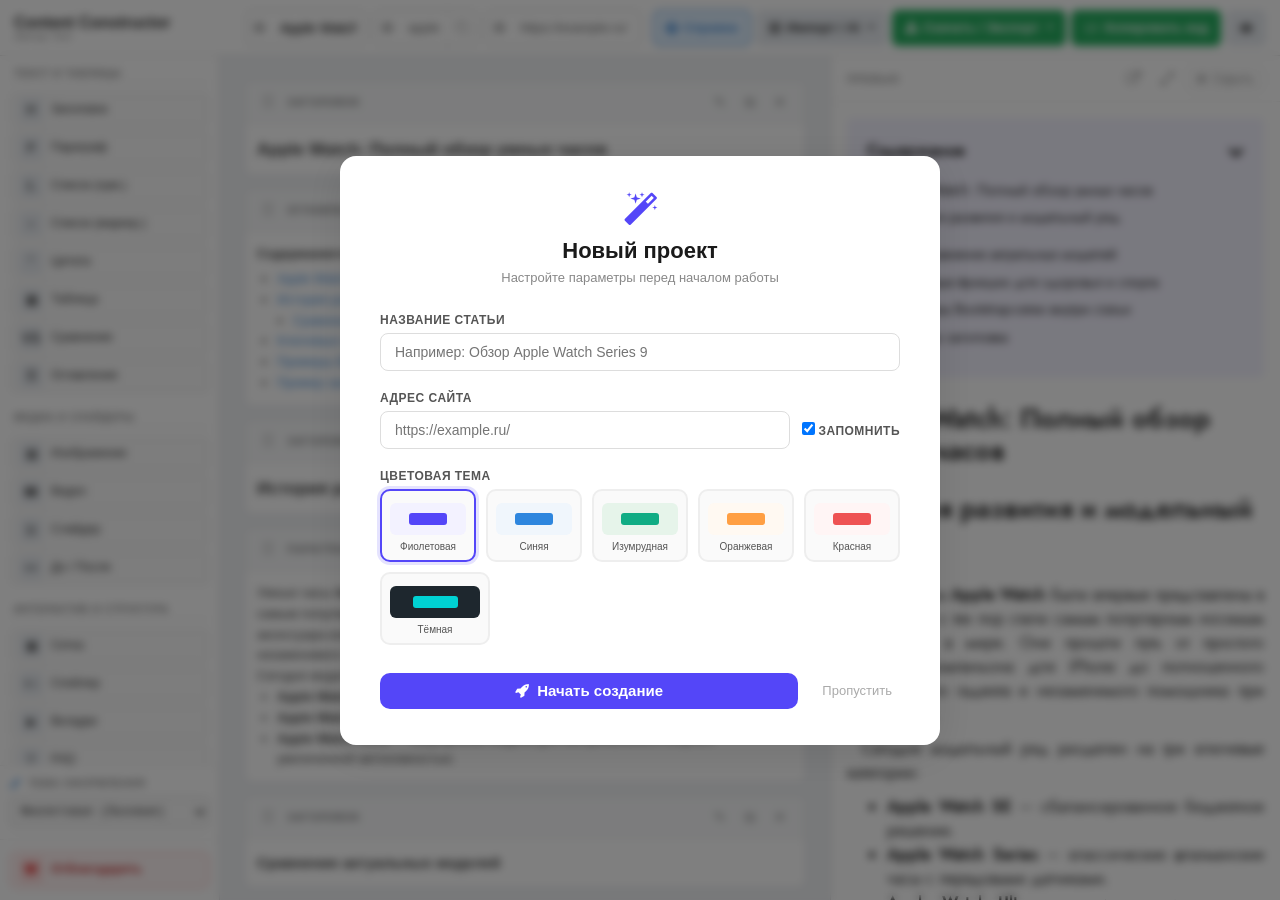
==== commit f8d3e0fd: "Hide mobile-only btnToggleHeaderFields on desktop by fixing CSS cascade specificity; bump version to" ====
--- a/index.html
+++ b/index.html
@@ -5,7 +5,7 @@
     <meta name="viewport" content="width=device-width, initial-scale=1.0">
     <title>Content Constructor — Конструктор контента</title>
     <link rel="stylesheet" href="https://cdnjs.cloudflare.com/ajax/libs/font-awesome/4.7.0/css/font-awesome.min.css">
-    <link rel="stylesheet" href="css/constructor.css?v=1.6.4">
+    <link rel="stylesheet" href="css/constructor.css?v=1.6.5">
 </head>
 <body>
 
@@ -1332,6 +1332,6 @@
 </div>
 
 <script src="https://cdnjs.cloudflare.com/ajax/libs/jszip/3.10.1/jszip.min.js"></script>
-<script src="js/app.js?v=1.6.4"></script>
+<script src="js/app.js?v=1.6.5"></script>
 </body>
 </html>
--- a/css/constructor.css
+++ b/css/constructor.css
@@ -124,7 +124,6 @@
 .header-domain-input:focus { color: #333; }
 .header-right { display: flex; flex-shrink: 0; gap: 5px; }
 .header-right .btn { padding: 0 12px; min-width: 36px; }
-.btn-mobile-fields { display: none; }
 .mobile-actions { display: none; position: relative; }
 .mobile-actions-menu {
     position: absolute;
@@ -186,6 +185,7 @@
     transition: background .15s, border-color .15s, transform .1s;
 }
 .btn:active { transform: scale(0.97); }
+.btn-mobile-fields { display: none; }
 .btn-primary { background: #4a90d9; color: #fff; }
 .btn-primary:hover { background: #3a7bc8; }
 .btn-secondary { background: #e8ecf1; color: #333; border-color: transparent; }
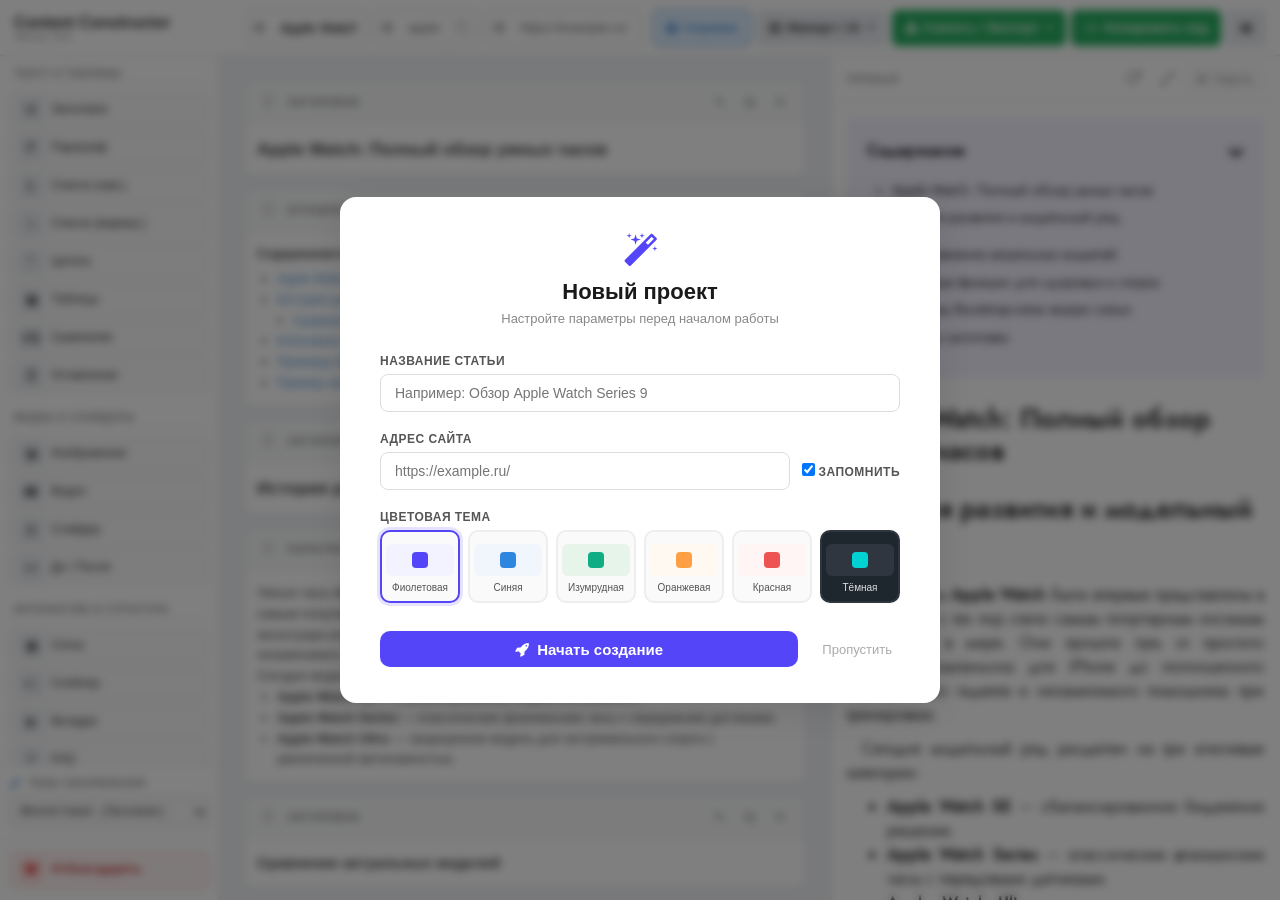
==== commit a770b250: "Optimize help-tabs-nav buttons and spacing to prevent wrapping to a second row" ====
--- a/index.html
+++ b/index.html
@@ -5,7 +5,7 @@
     <meta name="viewport" content="width=device-width, initial-scale=1.0">
     <title>Content Constructor — Конструктор контента</title>
     <link rel="stylesheet" href="https://cdnjs.cloudflare.com/ajax/libs/font-awesome/4.7.0/css/font-awesome.min.css">
-    <link rel="stylesheet" href="css/constructor.css?v=1.6.5">
+    <link rel="stylesheet" href="css/constructor.css?v=1.6.6">
 </head>
 <body>
 
@@ -414,7 +414,7 @@
             <button class="modal-close" id="btnCloseHelp">&times;</button>
         </div>
         <div class="help-tabs-nav">
-            <button class="help-tab-btn active" data-help-tab="help-install"><i class="fa fa-cogs"></i> Установка в OpenCart</button>
+            <button class="help-tab-btn active" data-help-tab="help-install"><i class="fa fa-cogs"></i> Установка</button>
             <button class="help-tab-btn" data-help-tab="help-text"><i class="fa fa-font"></i> Оформление текста</button>
             <button class="help-tab-btn" data-help-tab="help-blocks"><i class="fa fa-cubes"></i> Сложные блоки</button>
             <button class="help-tab-btn" data-help-tab="help-images"><i class="fa fa-picture-o"></i> Ссылки и картинки</button>
@@ -439,15 +439,11 @@
                             <td>Открывает это руководство — вы сейчас здесь</td>
                         </tr>
                         <tr>
-                            <td><i class="fa fa-magic"></i> <strong>Шаблон страницы</strong></td>
-                            <td>Выпадающий список с готовыми структурами страниц («Обзор товара», «Инструкция», «Услуги и FAQ») для быстрого старта</td>
-                        </tr>
-                        <tr>
                             <td><i class="fa fa-bars"></i> <strong>Импорт / AI</strong></td>
                             <td>
                                 Выпадающее меню для загрузки данных в конструктор:
                                 <ul style="margin: 4px 0 0 0; padding-left: 20px; font-size: 12px; color: #555;">
-                                    <li><strong>Импортировать файл (.json)</strong> — загрузить сохраненную резервную копию проекта с компьютера</li>
+                                    <li><strong>Импортировать файл (.json, .html)</strong> — загрузить сохраненную копию проекта (.json) или файл импорта Summernote (.html)</li>
                                     <li><strong>Вставить JSON из буфера</strong> — загрузить JSON структуры из буфера обмена</li>
                                     <li><strong>Сформировать AI-запрос</strong> — создать и скопировать промпт с JSON для ChatGPT/Gemini</li>
                                     <li><strong>Вставить ответ от AI</strong> — распознать и импортировать ответ от нейросети из буфера</li>
@@ -455,11 +451,11 @@
                             </td>
                         </tr>
                         <tr>
-                            <td><i class="fa fa-code" style="color:#27ae60;"></i> <strong>Копировать код</strong></td>
-                            <td>Зелёная кнопка для мгновенного копирования HTML-кода статьи в буфер обмена (для вставки в текстовый редактор OpenCart через кнопку &lt;/&gt;)</td>
-                        </tr>
-                        <tr>
-                            <td><i class="fa fa-download" style="color:#27ae60;"></i> <strong>Скачать / Экспорт</strong></td>
+                            <td><i class="fa fa-code" style="color:#4a90d9;"></i> <strong>Копировать код</strong></td>
+                            <td>Синяя кнопка для мгновенного копирования HTML-кода статьи в буфер обмена (для вставки в текстовый редактор OpenCart через кнопку &lt;/&gt;)</td>
+                        </tr>
+                        <tr>
+                            <td><i class="fa fa-download" style="color:#4a90d9;"></i> <strong>Скачать / Экспорт</strong></td>
                             <td>
                                 Главное меню для сохранения результатов работы в файлы:
                                 <ul style="margin: 4px 0 0 0; padding-left: 20px; font-size: 12px; color: #555;">
@@ -549,7 +545,7 @@
                 <div class="help-example-box">
                     <p style="margin: 0 0 8px 0;">Если кнопка импорта не появилась или вы предпочитаете вставлять код сами:</p>
                     <ol class="help-steps-list" style="margin: 0;">
-                        <li>В конструкторе нажмите зелёную кнопку <i class="fa fa-code" style="color:#27ae60;"></i> <strong>«Копировать код»</strong>.</li>
+                        <li>В конструкторе нажмите синюю кнопку <i class="fa fa-code" style="color:#4a90d9;"></i> <strong>«Копировать код»</strong>.</li>
                         <li>Откройте редактор товара или статьи в админке OpenCart.</li>
                         <li>Переключите редактор в режим <strong>HTML</strong> (обычно это кнопка <strong>«&lt;&gt;»</strong> или <strong>«Исходный код»</strong> на панели инструментов).</li>
                         <li>Удалите всё, что есть в поле, и вставьте скопированный код (<code>Ctrl+V</code>).</li>
@@ -996,7 +992,7 @@
                 <h3 style="color: #333; margin-top: 18px;"><strong>Что делать с готовой картинкой:</strong></h3>
                 <ul>
                     <li><strong>«Скачать ZIP-архив статьи»</strong> (в меню «Скачать / Экспорт») — лучший вариант. Конструктор соберёт все картинки и HTML-код в один ZIP-файл. После загрузки на сервер через «Установку расширений» всё будет работать.</li>
-                    <li><strong>«Копировать код»</strong> (зелёная кнопка в шапке) или <strong>«Скачать файл для Summernote»</strong> (в меню «Скачать / Экспорт») — скопирует или скачает HTML-код. Вам нужно будет вручную загрузить картинки на сервер через FTP или файловый менеджер OpenCart.</li>
+                    <li><strong>«Копировать код»</strong> (синяя кнопка в шапке) или <strong>«Скачать файл для Summernote»</strong> (в меню «Скачать / Экспорт») — скопирует или скачает HTML-код. Вам нужно будет вручную загрузить картинки на сервер через FTP или файловый менеджер OpenCart.</li>
                 </ul>
 
                 <h3 style="color: #27ae60; margin-top: 24px;"><i class="fa fa-window-restore"></i> Кнопки-ссылки для открытых статей (agree)</h3>
@@ -1062,19 +1058,19 @@
                     Теперь не обязательно вручную скачивать файлы. Вы можете использовать встроенный промпт-генератор:
                 </p>
                 <ol class="help-steps-list">
-                    <li><strong>Запуск ассистента:</strong> Нажмите на кнопку **«AI Запрос»** <span class="btn btn-primary" style="padding:4px 8px; font-size:11px; pointer-events:none; cursor:default; background:#5446f8; border-color:#5446f8;"><i class="fa fa-magic"></i></span> в шапке конструктора.</li>
+                    <li><strong>Запуск ассистента:</strong> В выпадающем меню **«Импорт / AI»** в шапке конструктора выберите пункт **«Сформировать AI-запрос»** <span class="btn btn-secondary" style="padding:4px 8px; font-size:11px; pointer-events:none; cursor:default; background:#e8ecf1; border-color:transparent; color:#333;"><i class="fa fa-commenting-o" style="color:#5446f8;"></i></span>.</li>
                     <li><strong>Ввод задачи:</strong> Напишите своими словами, что нужно сделать (например: <em>«Переведи статью на английский язык»</em>, <em>«Добавь в конец блок FAQ с ответами»</em> или <em>«Исправь орфографию во всех блоках»</em>).</li>
                     <li><strong>Копирование промпта:</strong> Нажмите кнопку <strong>«Скопировать промпт с JSON»</strong>. В буфер обмена будет скопирован готовый запрос для нейросети, содержащий роль, правила безопасности и всю структуру вашей статьи в формате JSON.</li>
                     <li><strong>Запрос к ИИ:</strong> Вставьте скопированный текст (Ctrl+V) в окно ChatGPT, Claude или Gemini и отправьте.</li>
-                    <li><strong>Вставка результата:</strong> Скопируйте весь ответ нейросети целиком. Вернитесь в конструктор и нажмите кнопку **«AI Импорт»** <span class="btn btn-primary" style="padding:4px 8px; font-size:11px; pointer-events:none; cursor:default; background:#2f80ed; border-color:#2f80ed;"><i class="fa fa-magic"></i></span>. Конструктор автоматически найдет и извлечет JSON-код из текста ответа (даже если ИИ добавил свои рассуждения или оформил код в markdown-блоки).</li>
+                    <li><strong>Вставка результата:</strong> Скопируйте весь ответ нейросети целиком. Вернитесь в конструктор, откройте меню **«Импорт / AI»** и выберите пункт **«Вставить ответ от AI»** <span class="btn btn-secondary" style="padding:4px 8px; font-size:11px; pointer-events:none; cursor:default; background:#e8ecf1; border-color:transparent; color:#333;"><i class="fa fa-check-circle-o" style="color:#2f80ed;"></i></span>. Конструктор автоматически найдет и извлечет JSON-код из текста ответа (даже если ИИ добавил свои рассуждения или оформил код в markdown-блоки).</li>
                 </ol>
 
                 <h3 style="color: #333; margin-top: 18px;"><strong>Классический способ: Импорт/Экспорт файлов</strong></h3>
                 <ol class="help-steps-list">
-                    <li><strong>Экспорт JSON:</strong> Нажмите кнопку экспорта <span class="btn btn-secondary" style="padding:4px 8px; font-size:11px; pointer-events:none; cursor:default;"><i class="fa fa-download"></i></span>, чтобы сохранить текущую структуру статьи в файл <code>.json</code>.</li>
+                    <li><strong>Экспорт JSON:</strong> В меню **«Скачать / Экспорт»** выберите пункт **«Скачать файл проекта (.json)»** <span class="btn btn-secondary" style="padding:4px 8px; font-size:11px; pointer-events:none; cursor:default; background:#e8ecf1; border-color:transparent; color:#333;"><i class="fa fa-download" style="color:#7f8c8d;"></i></span>, чтобы сохранить текущую структуру статьи в файл <code>.json</code>.</li>
                     <li><strong>Передача в ИИ:</strong> Загрузите полученный файл в чат с ChatGPT, Claude или Gemini или скопируйте его содержимое.</li>
                     <li><strong>Промпт (Запрос):</strong> Опишите ИИ задачу на русском языке (ИИ сам прочитает спецификацию внутри файла и создаст корректную структуру JSON).</li>
-                    <li><strong>Импорт JSON:</strong> Сохраните ответ ИИ как <code>.json</code> файл, вернитесь в конструктор, нажмите кнопку импорта <span class="btn btn-secondary" style="padding:4px 8px; font-size:11px; pointer-events:none; cursor:default;"><i class="fa fa-upload"></i></span> и выберите этот файл.</li>
+                    <li><strong>Импорт JSON:</strong> Сохраните ответ ИИ как <code>.json</code> файл, вернитесь в конструктор, откройте меню **«Импорт / AI»**, выберите пункт **«Импортировать файл (.json, .html)»** <span class="btn btn-secondary" style="padding:4px 8px; font-size:11px; pointer-events:none; cursor:default; background:#e8ecf1; border-color:transparent; color:#333;"><i class="fa fa-upload" style="color:#2980b9;"></i></span> и выберите этот файл.</li>
                 </ol>
 
                 <h3 style="color: #333; margin-top: 18px;"><strong>Спецификация блоков (ai_specification)</strong></h3>
@@ -1332,6 +1328,6 @@
 </div>
 
 <script src="https://cdnjs.cloudflare.com/ajax/libs/jszip/3.10.1/jszip.min.js"></script>
-<script src="js/app.js?v=1.6.5"></script>
+<script src="js/app.js?v=1.6.6"></script>
 </body>
 </html>
--- a/css/constructor.css
+++ b/css/constructor.css
@@ -1394,25 +1394,25 @@
 .help-tabs-nav {
     display: flex;
     flex-wrap: wrap;
-    gap: 8px;
+    gap: 6px;
     background: #f8f9fa;
     border-bottom: 1px solid #eee;
-    padding: 12px 16px;
+    padding: 10px 12px;
 }
 
 .help-tab-btn {
     background: #fff;
     border: 1px solid #cbd5e1;
     border-radius: 6px;
-    padding: 8px 14px;
-    font-size: 12.5px;
+    padding: 8px 12px;
+    font-size: 12px;
     font-weight: 600;
     color: #475569;
     cursor: pointer;
     transition: all 0.15s ease-in-out;
     display: flex;
     align-items: center;
-    gap: 6px;
+    gap: 4px;
     white-space: nowrap;
 }
 
@@ -2599,16 +2599,16 @@
 .start-theme-cards {
     display: flex;
     flex-wrap: wrap;
-    gap: 10px;
+    gap: 8px;
     margin-top: 4px;
 }
 .start-theme-card {
-    flex: 1 1 80px;
-    min-width: 80px;
+    flex: 1 1 70px;
+    min-width: 70px;
     max-width: 110px;
     border: 2px solid #eee;
     border-radius: 10px;
-    padding: 12px 8px 8px;
+    padding: 12px 4px 8px;
     cursor: pointer;
     transition: border-color 0.18s, box-shadow 0.18s;
     text-align: center;
@@ -2632,14 +2632,31 @@
     justify-content: center;
 }
 .start-theme-card-btn {
-    height: 12px;
-    border-radius: 3px;
-    width: 50%;
+    height: 16px;
+    border-radius: 4px;
+    width: 16px;
 }
 .start-theme-card-name {
     font-size: 10px;
     color: #555;
     font-weight: 500;
+}
+.start-theme-card[data-theme="dark"] {
+    background: #1e272e;
+    border-color: #2f3640;
+}
+.start-theme-card[data-theme="dark"] .start-theme-card-name {
+    color: #dcdde1;
+}
+.start-theme-card[data-theme="dark"] .start-theme-card-preview {
+    background: #2f3640 !important;
+}
+.start-theme-card[data-theme="dark"]:hover {
+    border-color: #00d2d3;
+}
+.start-theme-card[data-theme="dark"].active {
+    border-color: #00d2d3;
+    box-shadow: 0 0 0 3px rgba(0, 210, 211, 0.25);
 }
 .start-actions {
     display: flex;
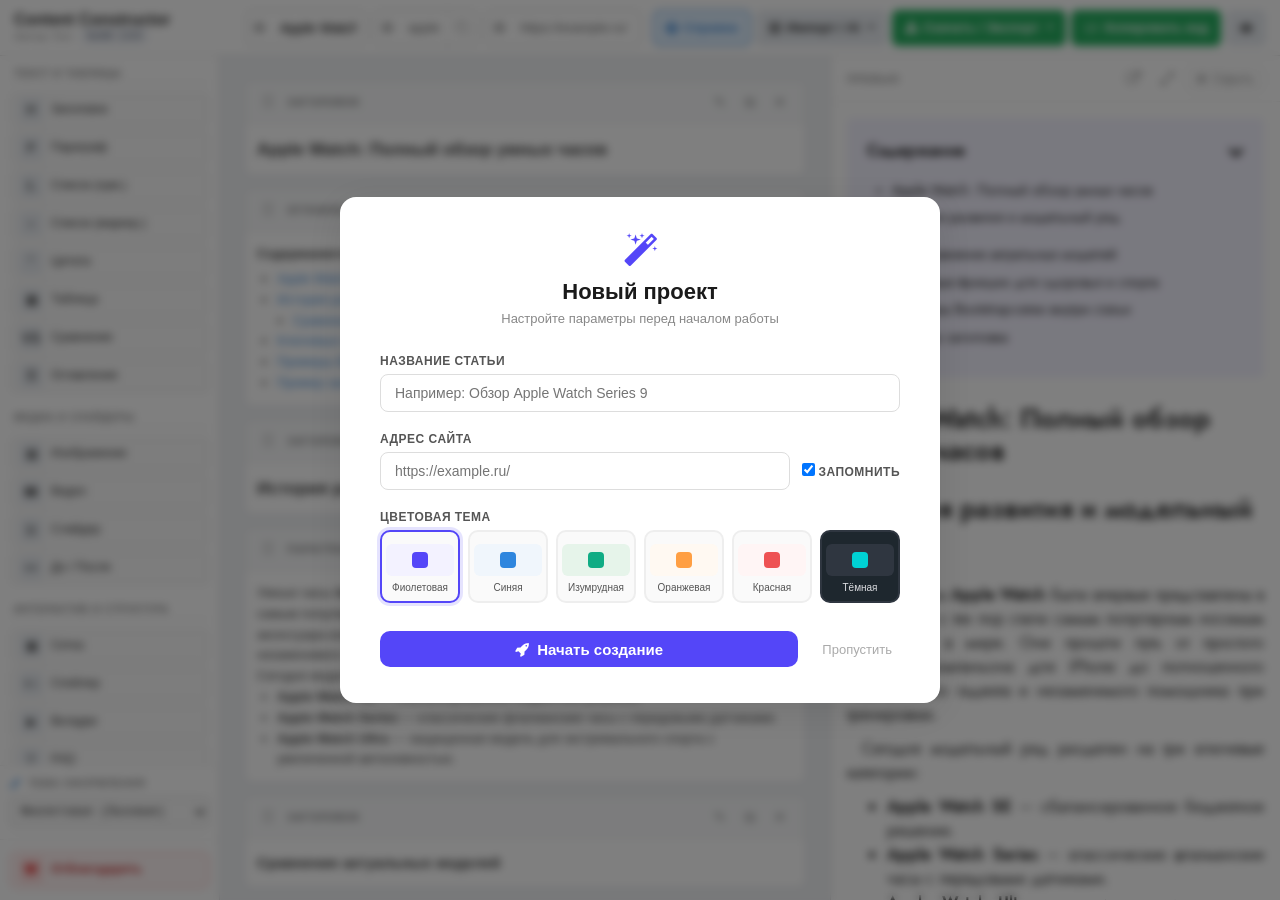
==== commit b398bffa: "Fix JSON import sync and add runtime build indicator" ====
--- a/index.html
+++ b/index.html
@@ -28,7 +28,10 @@
         </button>
         <div class="header-brand">
             <h1 class="header-title">Content Constructor</h1>
-            <div class="header-meta">Автор Tom</div>
+            <div class="header-meta">
+                <span>Автор Tom</span>
+                <span id="buildIndicator" class="build-indicator" title="Версия загруженной runtime-сборки">build: --</span>
+            </div>
         </div>
     </div>
     <div class="header-center">
@@ -429,7 +432,7 @@
                 <table class="help-table-guide" style="margin: 12px 0;">
                     <thead>
                         <tr>
-                            <th style="width: 40%;">Меню / Кнопка</th>
+                            <th style="width: 25%;">Меню / Кнопка</th>
                             <th>Что делает</th>
                         </tr>
                     </thead>
@@ -1078,9 +1081,9 @@
                 <table class="help-table-guide">
                     <thead>
                         <tr>
-                            <th>Тип блока (type)</th>
-                            <th>Назначение</th>
-                            <th>Поля в data (схема)</th>
+                            <th style="width: 25%;">Тип блока (type)</th>
+                            <th style="width: 30%;">Назначение</th>
+                            <th style="width: 45%;">Поля в data (схема)</th>
                         </tr>
                     </thead>
                     <tbody>
--- a/css/constructor.css
+++ b/css/constructor.css
@@ -30,7 +30,22 @@
 .header-title { font-size: 16px; font-weight: 700; white-space: nowrap; color: #333; }
 .header-left { width: 220px; min-width: 220px; display: flex; align-items: center; gap: 10px; }
 .header-brand { min-width: 0; }
-.header-meta { font-size: 11px; font-style: italic; color: #999; margin-top: -2px; }
+.header-meta { font-size: 11px; font-style: italic; color: #999; margin-top: -2px; display: flex; align-items: center; gap: 8px; flex-wrap: wrap; }
+.build-indicator {
+    display: inline-flex;
+    align-items: center;
+    padding: 1px 6px;
+    border: 1px solid #d8deea;
+    border-radius: 999px;
+    background: #f7f9fc;
+    color: #667085;
+    font-size: 10px;
+    font-style: normal;
+    font-weight: 600;
+    line-height: 1.4;
+    letter-spacing: 0.02em;
+    white-space: nowrap;
+}
 .header-center { flex: 1; min-width: 0; display: flex; gap: 8px; align-items: center; }
 .header-title-input {
     flex: 1; min-width: 0; padding: 0 8px; border: none; background: transparent;
@@ -355,6 +370,38 @@
 .block-card:hover { border-color: #4a90d9; box-shadow: 0 2px 8px rgba(74,144,217,.12); }
 .block-card.dragging { opacity: .4; border-style: dashed; }
 .block-card.drag-over { border-color: #4a90d9; box-shadow: 0 0 0 2px rgba(74,144,217,.25); }
+
+/* --- Import Animation --- */
+.animate-fade .block-card {
+    opacity: 0;
+    animation: blockCardFadeIn 0.5s cubic-bezier(0.22, 1, 0.36, 1) forwards;
+}
+
+.animate-fade .block-card:nth-child(1) { animation-delay: 0.02s; }
+.animate-fade .block-card:nth-child(2) { animation-delay: 0.05s; }
+.animate-fade .block-card:nth-child(3) { animation-delay: 0.08s; }
+.animate-fade .block-card:nth-child(4) { animation-delay: 0.11s; }
+.animate-fade .block-card:nth-child(5) { animation-delay: 0.14s; }
+.animate-fade .block-card:nth-child(6) { animation-delay: 0.17s; }
+.animate-fade .block-card:nth-child(7) { animation-delay: 0.20s; }
+.animate-fade .block-card:nth-child(8) { animation-delay: 0.23s; }
+.animate-fade .block-card:nth-child(9) { animation-delay: 0.26s; }
+.animate-fade .block-card:nth-child(10) { animation-delay: 0.29s; }
+.animate-fade .block-card:nth-child(11) { animation-delay: 0.32s; }
+.animate-fade .block-card:nth-child(12) { animation-delay: 0.35s; }
+.animate-fade .block-card:nth-child(n+13) { animation-delay: 0.38s; }
+
+@keyframes blockCardFadeIn {
+    from {
+        opacity: 0;
+        transform: translateY(12px);
+    }
+    to {
+        opacity: 1;
+        transform: translateY(0);
+    }
+}
+
 
 .block-header {
     display: flex; align-items: center; gap: 8px;
@@ -1455,20 +1502,6 @@
     font-size: 12.5px;
 }
 
-.help-table-guide th:nth-child(1),
-.help-table-guide td:nth-child(1) {
-    width: 42%;
-}
-
-.help-table-guide th:nth-child(2),
-.help-table-guide td:nth-child(2) {
-    width: 28%;
-}
-
-.help-table-guide th:nth-child(3),
-.help-table-guide td:nth-child(3) {
-    width: 30%;
-}
 
 .help-table-guide th, 
 .help-table-guide td {
@@ -1546,6 +1579,12 @@
     .header-meta {
         font-size: 10px;
         margin-top: 0;
+        gap: 6px;
+    }
+
+    .build-indicator {
+        font-size: 9px;
+        padding: 1px 5px;
     }
 
     .btn-hamburger {
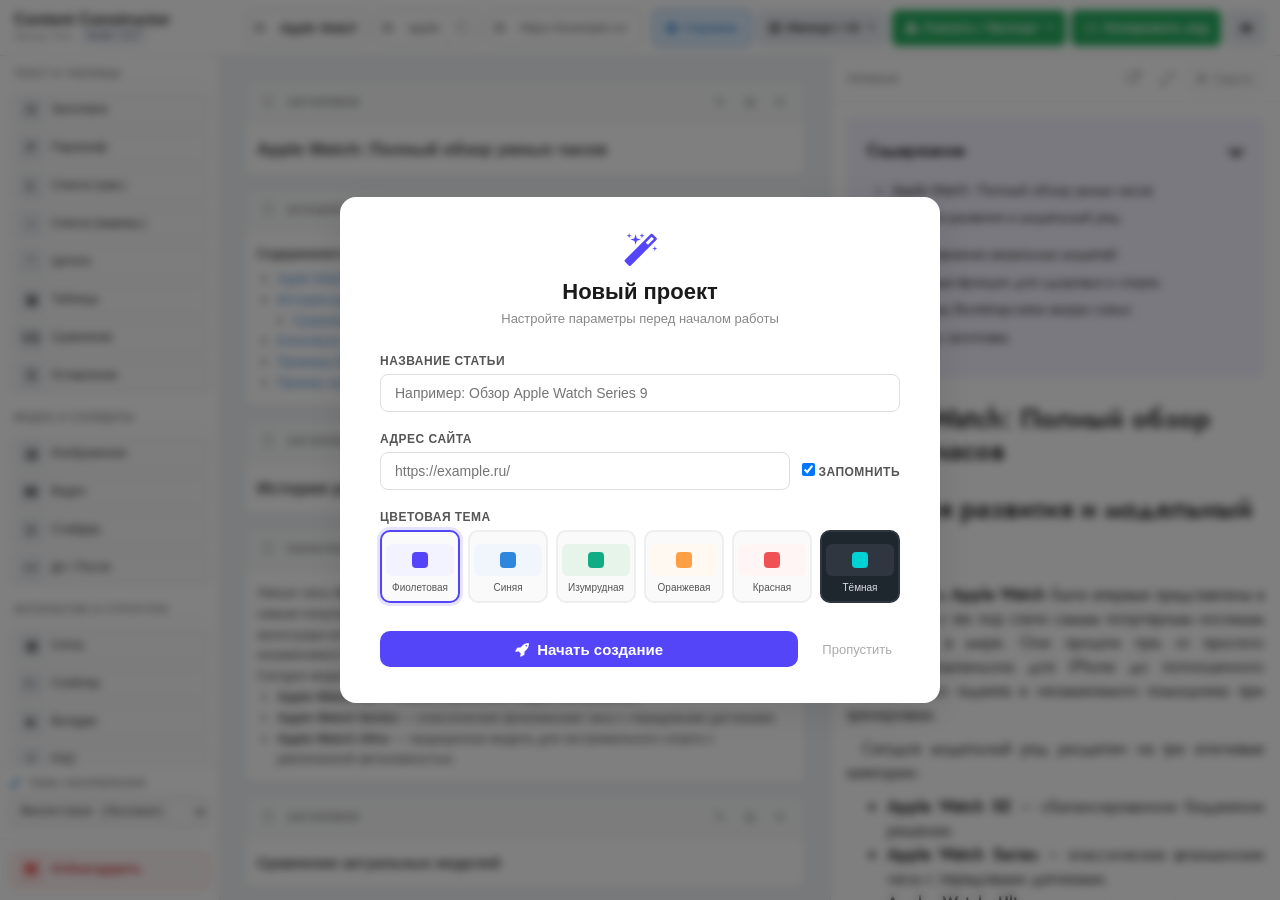
==== commit ff242397: "bump version to 1.6.7 to bust CDN cache" ====
--- a/index.html
+++ b/index.html
@@ -1331,6 +1331,6 @@
 </div>
 
 <script src="https://cdnjs.cloudflare.com/ajax/libs/jszip/3.10.1/jszip.min.js"></script>
-<script src="js/app.js?v=1.6.6"></script>
+<script src="js/app.js?v=1.6.7"></script>
 </body>
 </html>
--- a/css/constructor.css
+++ b/css/constructor.css
@@ -1101,15 +1101,15 @@
 }
 
 /* --- Вкладки (Tabs) --- */
-.preview-content .article-tabs {
+.article-tabs {
     margin: 20px 0;
 }
-.preview-content .article-tabs-nav {
+.article-tabs-nav {
     display: flex;
     gap: 4px;
     border-bottom: 2px solid #eee;
 }
-.preview-content .article-tabs-nav button {
+.article-tabs-nav button {
     padding: 10px 20px;
     border: 1px solid transparent;
     border-bottom: none;
@@ -1121,19 +1121,19 @@
     color: #666;
     transition: all .15s;
 }
-.preview-content .article-tabs-nav button.active {
+.article-tabs-nav button.active {
     background: #fff;
     color: #4a90d9;
     border-color: #ddd;
     border-bottom-color: #fff;
     margin-bottom: -2px;
 }
-.preview-content .article-tabs-panels {
+.article-tabs-panels {
     border: 1px solid #ddd;
     border-top: none;
     border-radius: 0 0 6px 6px;
 }
-.preview-content .article-tabs-panel {
+.article-tabs-panel {
     padding: 16px 20px;
 }
 
@@ -1779,7 +1779,7 @@
         margin-right: 4px;
     }
 
-    .preview-content .article-tabs-nav [data-tab] {
+    .article-tabs-nav [data-tab] {
         flex: 1 1 auto;
         text-align: center;
         padding: 8px 12px;
